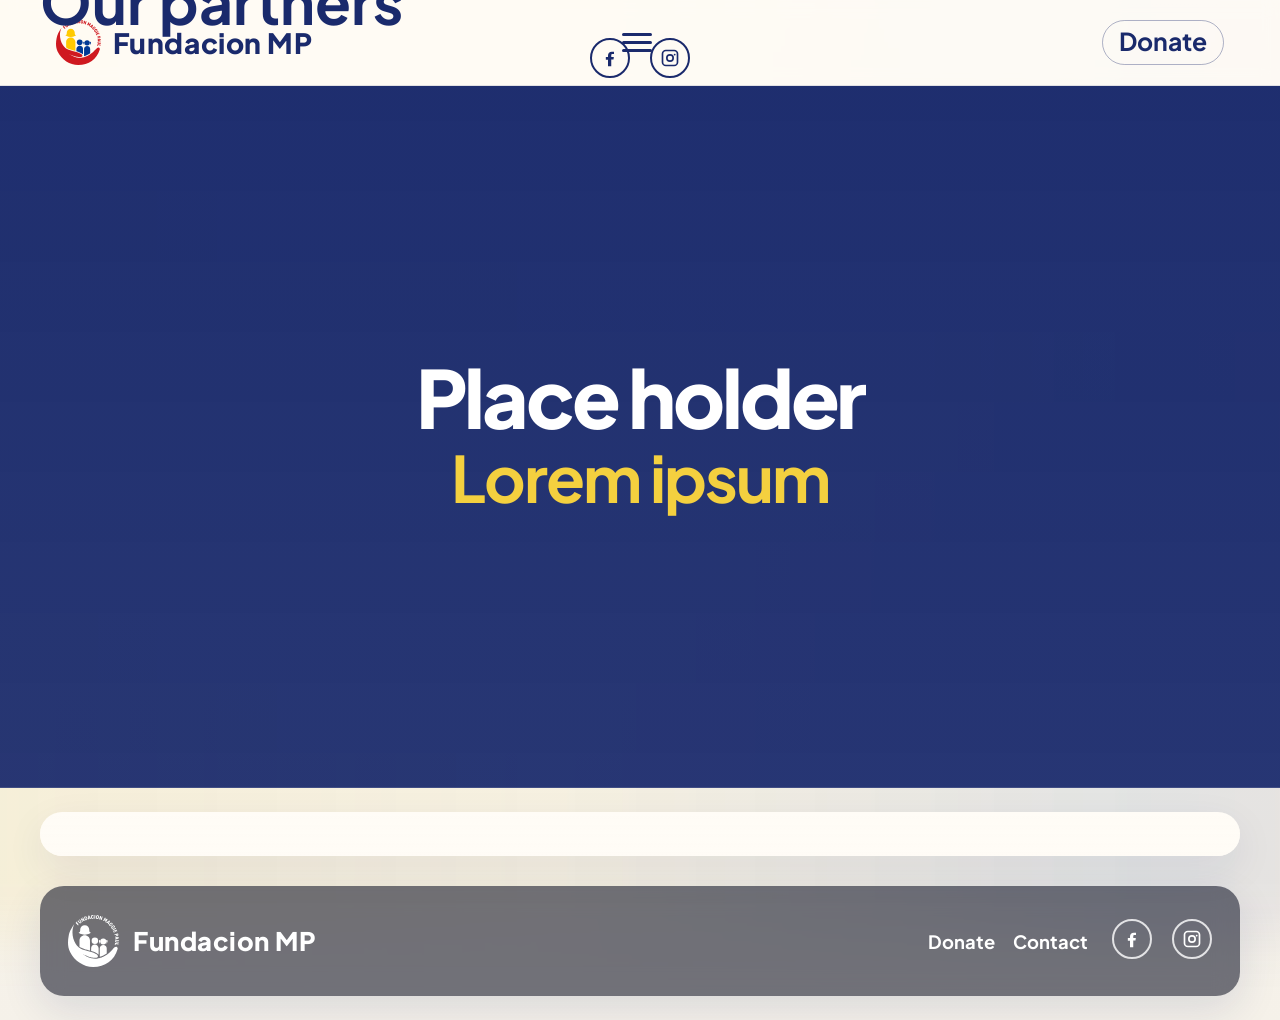
==== index.html @ 68e792e8 "Add files via upload" ====
<!DOCTYPE html>
<html lang="en">
<head>
  <meta charset="UTF-8">
  <meta name="viewport" content="width=device-width, initial-scale=1.0">
  <title>Fundacion MP</title>
  <link rel="stylesheet" href="style.css">
  <link href="https://fonts.googleapis.com/css2?family=Plus+Jakarta+Sans:wght@500;700;800&display=swap" rel="stylesheet">
</head>
<body>

  <div class="blob-container">
    <div class="blob b1"></div>
    <div class="blob b2"></div>
    <div class="blob b3"></div>
    <div class="blob b4"></div>
    <div class="blob b5"></div>
    <div class="dot d1"></div>
    <div class="dot d2"></div>
    <div class="dot d3"></div>
    <div class="dot d4"></div>
  </div>

  <nav class="navbar">
    <div class="logo">
      <img src="media/Asset 6.svg" alt="Fundacion MP logo" class="logo-mark"> Fundacion MP
    </div>

    <div class="burger-wrapper" id="open-menu-btn" role="button" tabindex="0" aria-label="Open menu">
      <div class="burger-content">
        <div class="lines">
          <span></span>
          <span></span>
          <span></span>
        </div>
        <div class="hover-text">Menu</div>
      </div>
    </div>

    <a href="#" class="donate-btn">Donate</a>
  </nav>

  <main class="hero">
    <h1>Place holder</h1>
    <h2>Lorem ipsum</h2>
  </main>

  <section class="instagram-section">
    <!-- Elfsight Instagram Feed | Untitled Instagram Feed -->
    <script src="https://elfsightcdn.com/platform.js" async></script>
    <div class="elfsight-app-b3740540-395f-4325-8811-3b8ed9b2e963 instagram-embed" data-elfsight-app-lazy></div>
  </section>

  <div class="menu-overlay" id="menu-overlay">
    <div class="menu-header">
      <div class="logo"><img src="media/Asset 6.svg" alt="Fundacion MP logo" class="logo-mark"> Fundacion MP</div>
      <a href="#" class="donate-btn">Donate</a>
    </div>

    <div class="menu-links">
      <div class="col">
        <a href="#">About us</a>
        <a href="#">Our work</a>
        <a href="#">Our partners</a>
      </div>
      <div class="col">
        <a href="#">Support us</a>
        <a href="#">Contact us</a>
      </div>
    </div>

    <div class="social-icons">
      <a class="icon icon-facebook" href="#" aria-label="Facebook">
        <svg viewBox="0 0 24 24" aria-hidden="true">
          <path d="M13.5 22v-8.1h2.7l.4-3.1h-3.1V8.9c0-.9.2-1.6 1.6-1.6h1.7V4.5c-.3 0-1.4-.1-2.7-.1-2.7 0-4.5 1.6-4.5 4.7v1.8H7v3.1h2.6V22h3.9z"/>
        </svg>
      </a>
      <a class="icon icon-instagram" href="#" aria-label="Instagram">
        <svg viewBox="0 0 24 24" aria-hidden="true">
          <path d="M7 2h10a5 5 0 0 1 5 5v10a5 5 0 0 1-5 5H7a5 5 0 0 1-5-5V7a5 5 0 0 1 5-5zm0 2a3 3 0 0 0-3 3v10a3 3 0 0 0 3 3h10a3 3 0 0 0 3-3V7a3 3 0 0 0-3-3H7zm5 3.2A4.8 4.8 0 1 1 7.2 12 4.8 4.8 0 0 1 12 7.2zm0 2A2.8 2.8 0 1 0 14.8 12 2.8 2.8 0 0 0 12 9.2zm5.6-2.4a1.1 1.1 0 1 1-1.1 1.1 1.1 1.1 0 0 1 1.1-1.1z"/>
        </svg>
      </a>
    </div>

    <div class="close-wrapper" id="close-menu-btn">
      <div class="close-curve"></div>
      <div class="close-content">
        <div class="close-lines">
          <span></span>
          <span></span>
        </div>
        <div class="close-text">Close</div>
      </div>
    </div>
  </div>

  <footer class="site-footer">
    <div class="footer-brand">
      <img src="media/Asset 6.svg" alt="Fundacion MP logo" class="footer-logo">
      <div class="footer-name">Fundacion MP</div>
    </div>

    <div class="footer-links">
      <a href="#">Donate</a>
      <a href="#">Contact</a>
    </div>

    <div class="social-icons footer-social">
      <a class="icon icon-facebook" href="#" aria-label="Facebook">
        <svg viewBox="0 0 24 24" aria-hidden="true">
          <path d="M13.5 22v-8.1h2.7l.4-3.1h-3.1V8.9c0-.9.2-1.6 1.6-1.6h1.7V4.5c-.3 0-1.4-.1-2.7-.1-2.7 0-4.5 1.6-4.5 4.7v1.8H7v3.1h2.6V22h3.9z"/>
        </svg>
      </a>
      <a class="icon icon-instagram" href="#" aria-label="Instagram">
        <svg viewBox="0 0 24 24" aria-hidden="true">
          <path d="M7 2h10a5 5 0 0 1 5 5v10a5 5 0 0 1-5 5H7a5 5 0 0 1-5-5V7a5 5 0 0 1 5-5zm0 2a3 3 0 0 0-3 3v10a3 3 0 0 0 3 3h10a3 3 0 0 0 3-3V7a3 3 0 0 0-3-3H7zm5 3.2A4.8 4.8 0 1 1 7.2 12 4.8 4.8 0 0 1 12 7.2zm0 2A2.8 2.8 0 1 0 14.8 12 2.8 2.8 0 0 0 12 9.2zm5.6-2.4a1.1 1.1 0 1 1-1.1 1.1 1.1 1.1 0 0 1 1.1-1.1z"/>
        </svg>
      </a>
    </div>
  </footer>

  <script src="script.js"></script>
</body>
</html>
---- style.css ----
* {
  margin: 0;
  padding: 0;
  box-sizing: border-box;
  font-family: 'Plus Jakarta Sans', 'Helvetica Neue', Arial, sans-serif;
}

body {
  background-color: #f8f5ef;
  background-image:
    linear-gradient(180deg, rgba(250, 247, 240, 0.98) 0%, rgba(245, 241, 233, 0.98) 100%);
  color: #1a2a6c;
  font-weight: 700;
  min-height: 100vh;
  overflow-x: hidden;
  position: relative;
}

body::before {
  content: "";
  position: fixed;
  inset: 0;
  pointer-events: none;
  z-index: -2;
  background:
    linear-gradient(90deg,
      rgba(252, 203, 0, 0.08) 0%,
      rgba(252, 203, 0, 0.04) 18%,
      rgba(0, 56, 149, 0.08) 36%,
      rgba(207, 25, 32, 0.08) 54%,
      rgba(252, 203, 0, 0.08) 72%,
      rgba(252, 203, 0, 0.04) 100%);
  background-size: 240% 100%;
  background-position: 0% 50%;
  filter: blur(26px);
  transform: scale(1.08);
  animation: subtleWaves 16s ease-in-out infinite;
  opacity: 1;
}

.blob-container {
  display: none;
  position: absolute;
  top: 0;
  left: 0;
  width: 100%;
  height: 100%;
  z-index: -1;
  overflow: hidden;
}

.blob {
  position: absolute;
  background-color: rgba(255, 255, 255, 0.72);
  border-radius: 50%;
  bottom: -50px;
}

.b1 { width: 150px; height: 180px; left: -50px; border-radius: 40% 60% 70% 30% / 40% 50% 60% 50%; }
.b2 { width: 120px; height: 140px; left: 15%; bottom: -30px; }
.b3 { width: 250px; height: 280px; left: 40%; bottom: -100px; border-radius: 50% 50% 0 0; }
.b4 { width: 180px; height: 150px; right: 15%; bottom: -40px; }
.b5 { width: 140px; height: 160px; right: -40px; border-radius: 60% 40% 30% 70% / 60% 30% 70% 40%; }

.dot {
  position: absolute;
  background-color: rgba(255, 255, 255, 0.6);
  border-radius: 50%;
}

.d1 { width: 20px; height: 20px; left: 10%; top: 30%; }
.d2 { width: 15px; height: 15px; left: 30%; top: 40%; }
.d3 { width: 25px; height: 25px; right: 25%; top: 35%; }
.d4 { width: 15px; height: 15px; right: 40%; top: 60%; }

.navbar {
  display: grid;
  grid-template-columns: minmax(0, 1fr) auto minmax(0, 1fr);
  align-items: center;
  padding: 18px clamp(20px, 5vw, 56px);
  position: relative;
  z-index: 10;
  min-height: 86px;
  background-color: rgba(255, 252, 246, 0.88);
  color: #1a2a6c;
  backdrop-filter: blur(8px);
  border-bottom: 1px solid rgba(26, 42, 108, 0.12);
}

.logo {
  font-size: clamp(1.2rem, 2.3vw, 1.75rem);
  display: flex;
  align-items: center;
  gap: 12px;
  line-height: 1;
  white-space: nowrap;
  font-weight: 800;
  letter-spacing: 0.02em;
  cursor: pointer;
}

.logo-mark {
  width: clamp(34px, 3.5vw, 50px);
  height: auto;
  display: block;
  flex: 0 0 auto;
}

.donate-btn {
  justify-self: end;
  color: #1a2a6c;
  text-decoration: none;
  font-size: clamp(1.15rem, 2.1vw, 1.55rem);
  font-weight: 700;
  line-height: 1;
  padding: 8px 16px 10px;
  border: 1px solid rgba(26, 42, 108, 0.35);
  border-radius: 999px;
  transition: background-color 0.25s ease, color 0.25s ease, border-color 0.25s ease;
  white-space: nowrap;
}

.donate-btn:hover {
  background-color: #1a2a6c;
  border-color: #1a2a6c;
  color: white;
}

.burger-wrapper {
  position: relative;
  width: 56px;
  height: 40px;
  justify-self: center;
  cursor: pointer;
  display: flex;
  justify-content: center;
  align-items: center;
  color: #1a2a6c;
}

.close-wrapper {
  position: absolute;
  width: 152px;
  height: 78px;
  cursor: pointer;
  display: flex;
  justify-content: center;
  align-items: flex-start;
  color: #1a2a6c;
}

.nav-curve,
.close-curve {
  position: absolute;
  top: -18px;
  width: 100%;
  height: 78px;
  border: 1px solid rgba(26, 42, 108, 0.25);
  border-top: none;
  border-radius: 0 0 50% 50%;
  pointer-events: none;
  transition: border-color 0.25s ease, background-color 0.25s ease;
}

.burger-content,
.close-content {
  position: relative;
  z-index: 2;
  text-align: center;
  min-width: 36px;
}

.burger-content {
  margin-top: 0;
}

.close-content {
  margin-top: 30px;
}

.lines,
.close-lines {
  display: flex;
  flex-direction: column;
  gap: 5px;
  transition: opacity 0.3s ease;
}

.lines span,
.close-lines span {
  display: block;
  width: 30px;
  height: 3px;
  background-color: #1a2a6c;
  border-radius: 2px;
  transform-origin: center;
}

.close-lines span:first-child {
  transform: translateY(4px) rotate(45deg);
}

.close-lines span:last-child {
  transform: translateY(-4px) rotate(-45deg);
}

.hover-text,
.close-text {
  position: absolute;
  top: -5px;
  left: 50%;
  transform: translateX(-50%);
  font-size: 1.5rem;
  font-weight: 700;
  opacity: 0;
  transition: opacity 0.3s ease;
  line-height: 1;
  white-space: nowrap;
}

.hover-text {
  color: #1a2a6c;
}

.burger-wrapper:hover .nav-curve {
  border-color: rgba(26, 42, 108, 0.55);
  background-color: rgba(26, 42, 108, 0.05);
}

.close-curve {
  background-color: #ffffff;
  border: none;
  box-shadow: none;
}

.close-content {
  margin-top: 30px;
}

.burger-wrapper:hover .lines,
.close-wrapper:hover .close-lines {
  opacity: 0;
}

.burger-wrapper:hover .hover-text,
.close-wrapper:hover .close-text {
  opacity: 1;
}

.close-wrapper:hover .close-curve {
  background-color: #ffffff;
  box-shadow: none;
}

.hero {
  display: flex;
  flex-direction: column;
  align-items: center;
  justify-content: center;
  min-height: 78vh;
  text-align: center;
  color: white;
  background:
    linear-gradient(180deg, rgba(26, 42, 108, 0.98) 0%, rgba(26, 42, 108, 0.94) 100%);
  box-shadow: inset 0 -1px 0 rgba(255, 255, 255, 0.12);
}

.hero h1 {
  font-size: 5rem;
  font-weight: 800;
  letter-spacing: -0.04em;
  line-height: 1;
}

.hero h2 {
  font-size: 4rem;
  color: #f4d03f;
  font-weight: 700;
  letter-spacing: -0.03em;
}

/* Instagram Section */
.instagram-section {
  width: min(100% - clamp(20px, 6vw, 80px), 1200px);
  margin: clamp(16px, 2vw, 24px) auto clamp(20px, 3vw, 30px);
  position: relative;
  z-index: 2;
  background: rgba(255, 252, 246, 0.98);
  padding: clamp(16px, 2vw, 22px);
  border-radius: 24px;
  box-shadow: 0 14px 40px rgba(26, 42, 108, 0.08);
  overflow: hidden;
}

.instagram-embed {
  width: 100%;
}

.instagram-header {
  margin-bottom: 16px;
}

.instagram-header a {
  color: white;
  font-size: clamp(1.1rem, 2vw, 1.5rem);
  font-weight: 800;
  text-decoration: none;
}

.instagram-header a:hover {
  text-decoration: underline;
}

.instagram-section::after {
  content: "";
  position: absolute;
  left: 0;
  right: 0;
  bottom: 0;
  height: 44px;
  background: linear-gradient(to bottom, rgba(255, 252, 246, 0), rgba(255, 252, 246, 1));
  pointer-events: none;
  z-index: 3;
}

.site-footer {
  width: min(100% - clamp(20px, 5vw, 56px), 1200px);
  margin: clamp(12px, 2vw, 18px) auto clamp(16px, 2vw, 24px);
  padding: clamp(20px, 3vw, 28px);
  background: rgba(10, 13, 32, 0.56);
  backdrop-filter: blur(12px);
  border-radius: 24px;
  box-shadow: 0 14px 40px rgba(26, 42, 108, 0.12);
  color: #ffffff;
  display: grid;
  grid-template-columns: 1.2fr auto auto;
  align-items: center;
  gap: 24px;
}

.footer-brand {
  display: flex;
  align-items: center;
  gap: 14px;
  min-width: 0;
  align-self: center;
}

.footer-logo {
  width: clamp(38px, 4vw, 56px);
  height: auto;
  display: block;
  filter: brightness(0) invert(1);
  flex: 0 0 auto;
}

.footer-name {
  font-size: clamp(1.2rem, 2vw, 1.6rem);
  font-weight: 800;
  letter-spacing: 0.02em;
  color: #ffffff;
  white-space: nowrap;
}

.footer-links {
  display: flex;
  align-items: center;
  gap: 18px;
  align-self: center;
}

.footer-links a {
  color: #ffffff;
  text-decoration: none;
  font-size: clamp(1rem, 1.6vw, 1.15rem);
  font-weight: 700;
}

.footer-links a:hover {
  text-decoration: underline;
}

.site-footer .icon {
  border-color: rgba(255, 255, 255, 0.8);
  color: #ffffff;
  position: relative;
  top: 5px;
}

.site-footer .icon svg {
  fill: currentColor;
}

.ig-grid {
  display: grid;
  grid-template-columns: repeat(auto-fit, minmax(180px, 1fr));
  gap: 10px;
  overflow: hidden;
}

.ig-post {
  position: relative;
  display: block;
  aspect-ratio: 1 / 1;
  overflow: hidden;
  border-radius: 14px;
  background: rgba(255, 255, 255, 0.15);
  text-decoration: none;
}

.ig-post img {
  width: 100%;
  height: 100%;
  object-fit: cover;
  display: block;
  transition: transform 0.3s ease;
}

.ig-overlay {
  position: absolute;
  inset: 0;
  background: rgba(0, 0, 0, 0.68);
  color: white;
  opacity: 0;
  display: flex;
  align-items: center;
  justify-content: center;
  padding: 18px;
  text-align: center;
  transition: opacity 0.25s ease;
}

.ig-overlay p {
  margin: 0;
  font-size: 0.9rem;
  line-height: 1.35;
  font-weight: 700;
}

.ig-post:hover img {
  transform: scale(1.05);
}

.ig-post:hover .ig-overlay {
  opacity: 1;
}

.menu-overlay {
  position: fixed;
  top: 0;
  left: 0;
  width: 100%;
  height: 34vh;
  min-height: 320px;
  background-color: rgba(255, 252, 246, 0.98);
  color: #1a2a6c;
  z-index: 100;
  display: flex;
  flex-direction: column;
  padding: 18px 40px 24px;
  transform: translateY(-100%);
  transition: transform 0.6s cubic-bezier(0.77, 0, 0.175, 1);
  border-bottom-left-radius: 20px;
  border-bottom-right-radius: 20px;
}

@keyframes subtleWaves {
  0% {
    background-position: 0% 0%;
  }
  50% {
    background-position: 100% 50%;
  }
  100% {
    background-position: 0% 0%;
  }
}

.menu-overlay.active {
  transform: translateY(0);
}

.menu-overlay:not(.active) .close-wrapper {
  opacity: 0;
  pointer-events: none;
}

.menu-overlay .donate-btn {
  color: #1a2a6c;
  border-color: rgba(26, 42, 108, 0.35);
}

.menu-overlay .donate-btn:hover {
  background-color: #1a2a6c;
  border-color: #1a2a6c;
  color: #ffffff;
}

.menu-header {
  display: flex;
  justify-content: space-between;
  align-items: center;
  width: 100%;
}

.menu-links {
  display: flex;
  justify-content: flex-start;
  gap: 72px;
  margin-top: 42px;
  flex-grow: 1;
}

.col {
  display: flex;
  flex-direction: column;
  gap: 15px;
}

.col a {
  color: #1a2a6c;
  text-decoration: none;
  font-size: clamp(3rem, 4.6vw, 3.7rem);
  font-weight: 700;
  transition: transform 0.2s ease;
}

.col a:hover {
  transform: translateX(10px);
}

.social-icons {
  display: flex;
  justify-content: center;
  gap: 20px;
  margin-bottom: 14px;
}

.icon {
  width: 40px;
  height: 40px;
  border: 2px solid #1a2a6c;
  border-radius: 50%;
  display: flex;
  align-items: center;
  justify-content: center;
  color: #1a2a6c;
  text-decoration: none;
  cursor: pointer;
}

.icon svg {
  width: 20px;
  height: 20px;
  fill: currentColor;
  display: block;
}

.close-wrapper {
  position: absolute;
  bottom: -76px;
  left: 50%;
  transform: translateX(-50%);
  z-index: 101;
}

.close-text {
  text-transform: capitalize;
}

.menu-overlay .close-wrapper:hover .close-curve {
  background-color: #ffffff;
  box-shadow: none;
}

.menu-overlay .burger-wrapper:hover .nav-curve {
  border-color: rgba(26, 42, 108, 0.55);
  background-color: rgba(26, 42, 108, 0.05);
}

@media (max-width: 640px) {
  .navbar,
  .menu-overlay {
    padding-left: 18px;
    padding-right: 18px;
  }

  .burger-wrapper,
  .close-wrapper {
    width: 112px;
    flex-basis: 112px;
    height: 68px;
  }

  .logo {
    font-size: 1.15rem;
    gap: 8px;
  }

  .logo-mark {
    width: 32px;
  }

  .donate-btn {
    font-size: 1.1rem;
    padding: 7px 12px 9px;
  }

  .menu-overlay {
    height: 45vh;
    min-height: 360px;
    padding-top: 16px;
    padding-bottom: 20px;
  }

  .burger-wrapper {
    width: 48px;
    height: 34px;
  }

  .nav-curve,
  .close-curve {
    height: 68px;
    top: -20px;
  }

  .burger-content,
  .close-content {
    margin-top: 24px;
  }

  .burger-content {
    margin-top: 0;
  }

  .menu-links {
    margin-top: 28px;
    gap: 36px;
  }

  .col a {
    font-size: 2rem;
  }

  .social-icons {
    margin-bottom: 10px;
  }

  .hero h1 {
    font-size: 3rem;
  }

  .hero h2 {
    font-size: 2.25rem;
  }

  .instagram-section {
    width: calc(100% - 16px);
    margin: 14px auto 20px;
    padding: 14px;
    border-radius: 18px;
  }

  .instagram-section::after {
    height: 30px;
  }

  .site-footer {
    width: calc(100% - 16px);
    margin: 10px auto 16px;
    grid-template-columns: 1fr;
    justify-items: start;
    gap: 16px;
    border-radius: 18px;
  }

  .footer-brand,
  .footer-links,
  .footer-social {
    width: 100%;
  }

  .footer-social {
    justify-content: flex-start;
  }

  .footer-links {
    gap: 14px;
    flex-wrap: wrap;
  }

  .footer-name {
    white-space: normal;
  }

  .ig-grid {
    grid-template-columns: repeat(3, 1fr);
    gap: 10px;
  }

  .ig-post {
    border-radius: 8px;
  }

  .ig-overlay p {
    font-size: 0.7rem;
  }
}
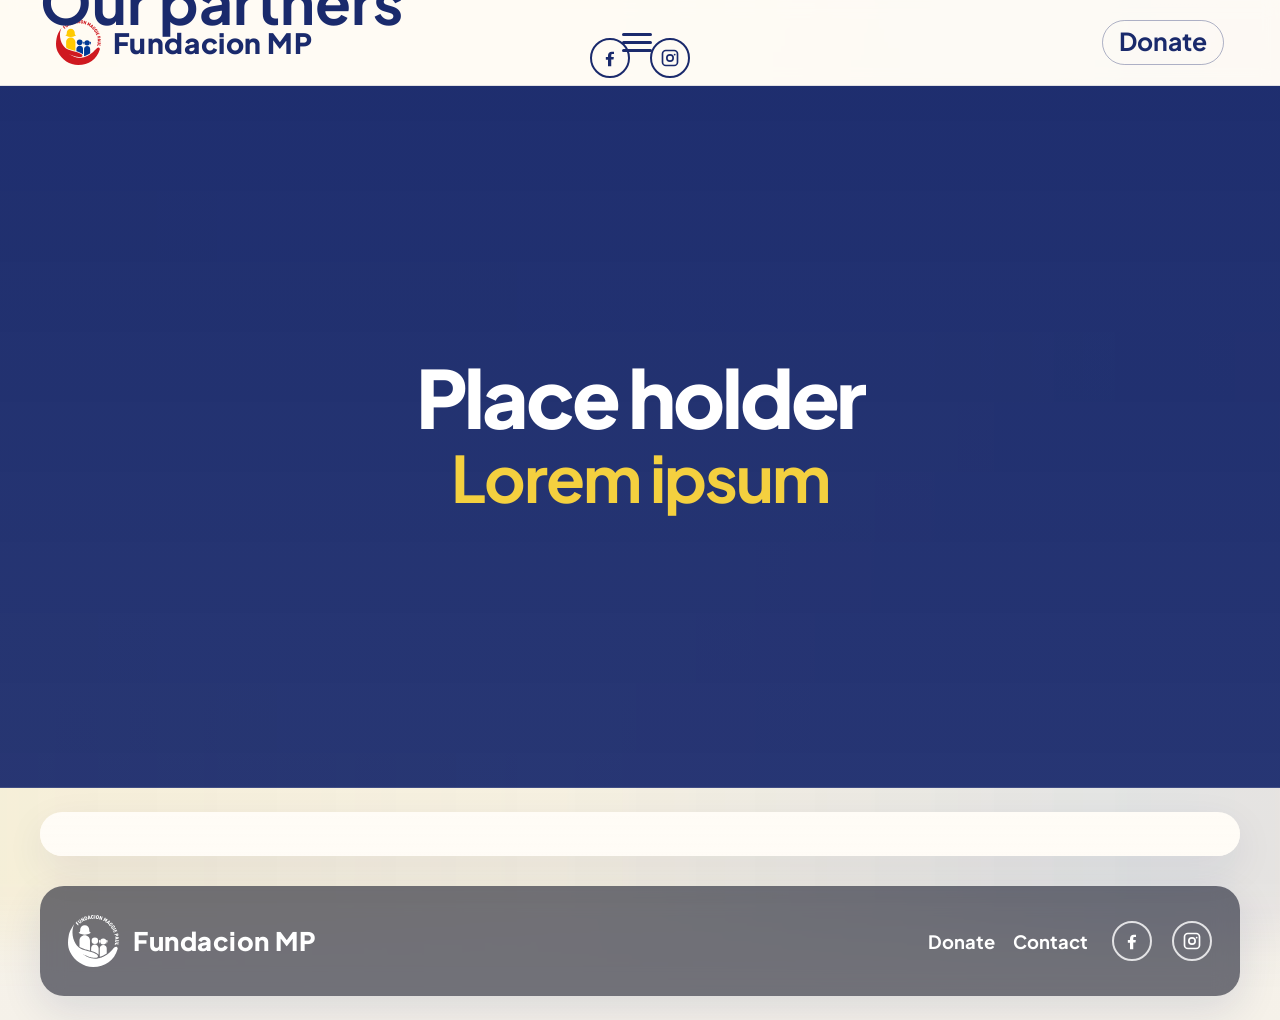
==== commit 51b0dfe8: "Add files via upload" ====
--- a/index.html
+++ b/index.html
@@ -23,7 +23,7 @@
 
   <nav class="navbar">
     <div class="logo">
-      <img src="media/Asset 6.svg" alt="Fundacion MP logo" class="logo-mark"> Fundacion MP
+      <img src="media/Asset%206.svg" alt="Fundacion MP logo" class="logo-mark"> Fundacion MP
     </div>
 
     <div class="burger-wrapper" id="open-menu-btn" role="button" tabindex="0" aria-label="Open menu">
@@ -53,7 +53,7 @@
 
   <div class="menu-overlay" id="menu-overlay">
     <div class="menu-header">
-      <div class="logo"><img src="media/Asset 6.svg" alt="Fundacion MP logo" class="logo-mark"> Fundacion MP</div>
+      <div class="logo"><img src="media/Asset%206.svg" alt="Fundacion MP logo" class="logo-mark"> Fundacion MP</div>
       <a href="#" class="donate-btn">Donate</a>
     </div>
 
@@ -96,7 +96,7 @@
 
   <footer class="site-footer">
     <div class="footer-brand">
-      <img src="media/Asset 6.svg" alt="Fundacion MP logo" class="footer-logo">
+      <img src="media/Asset%206.svg" alt="Fundacion MP logo" class="footer-logo">
       <div class="footer-name">Fundacion MP</div>
     </div>
 
--- a/style.css
+++ b/style.css
@@ -296,6 +296,10 @@
   width: 100%;
 }
 
+.instagram-embed a[href*="elfsight.com/instagram-feed-instashow/"] {
+  display: none !important;
+}
+
 .instagram-header {
   margin-bottom: 16px;
 }
@@ -384,7 +388,7 @@
   border-color: rgba(255, 255, 255, 0.8);
   color: #ffffff;
   position: relative;
-  top: 5px;
+  top: 7px;
 }
 
 .site-footer .icon svg {
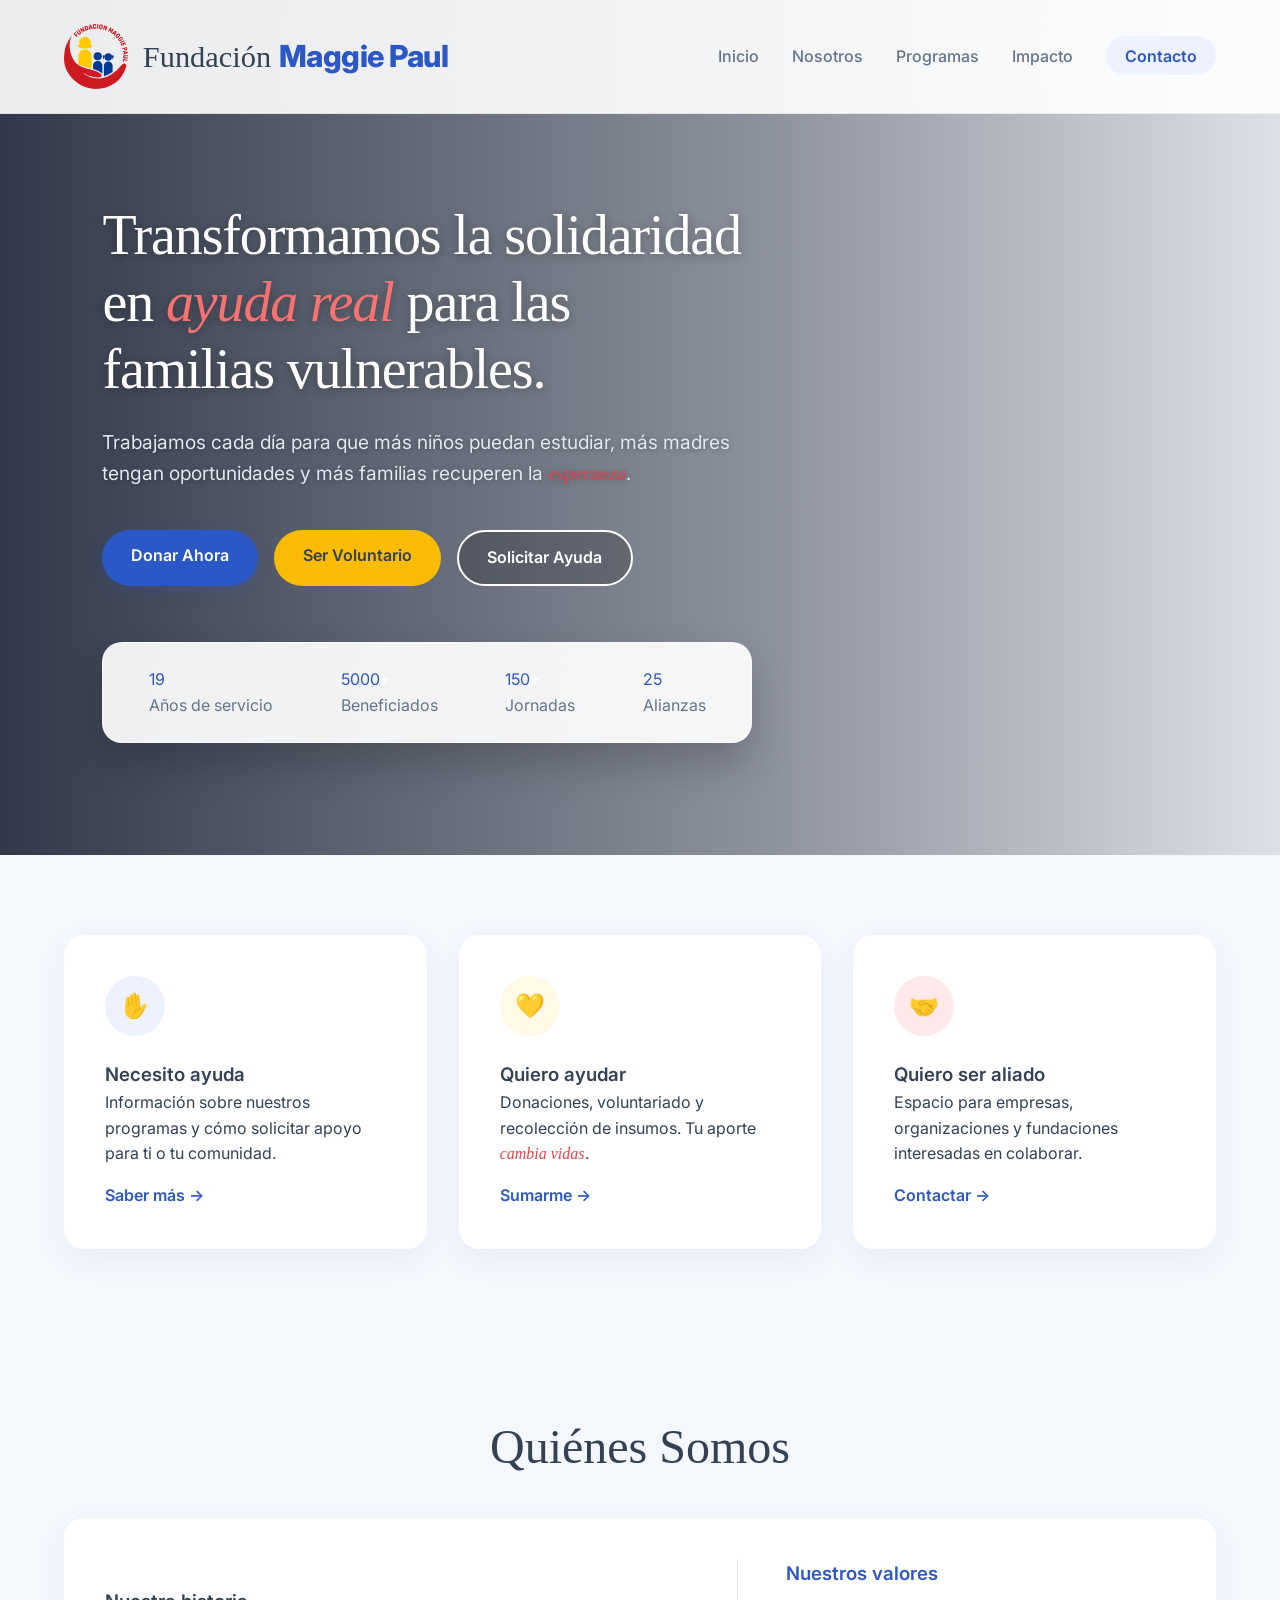
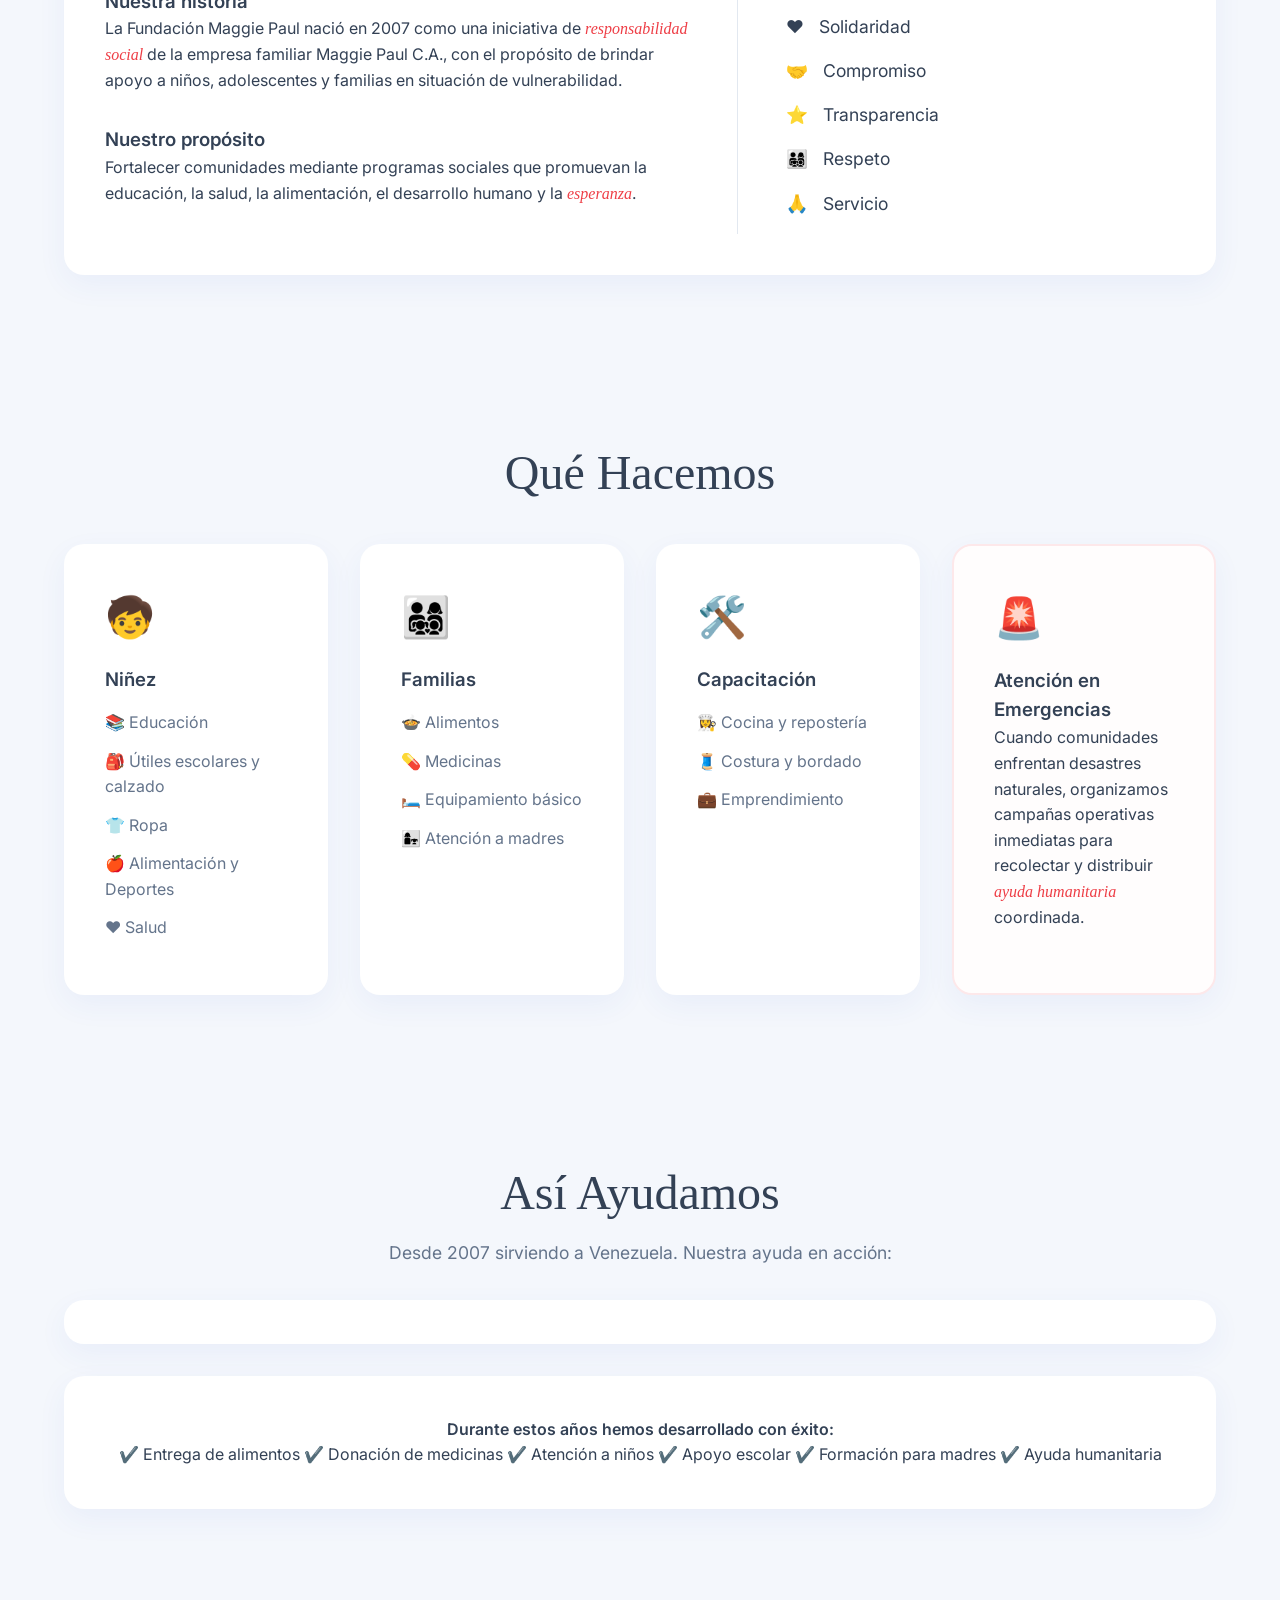
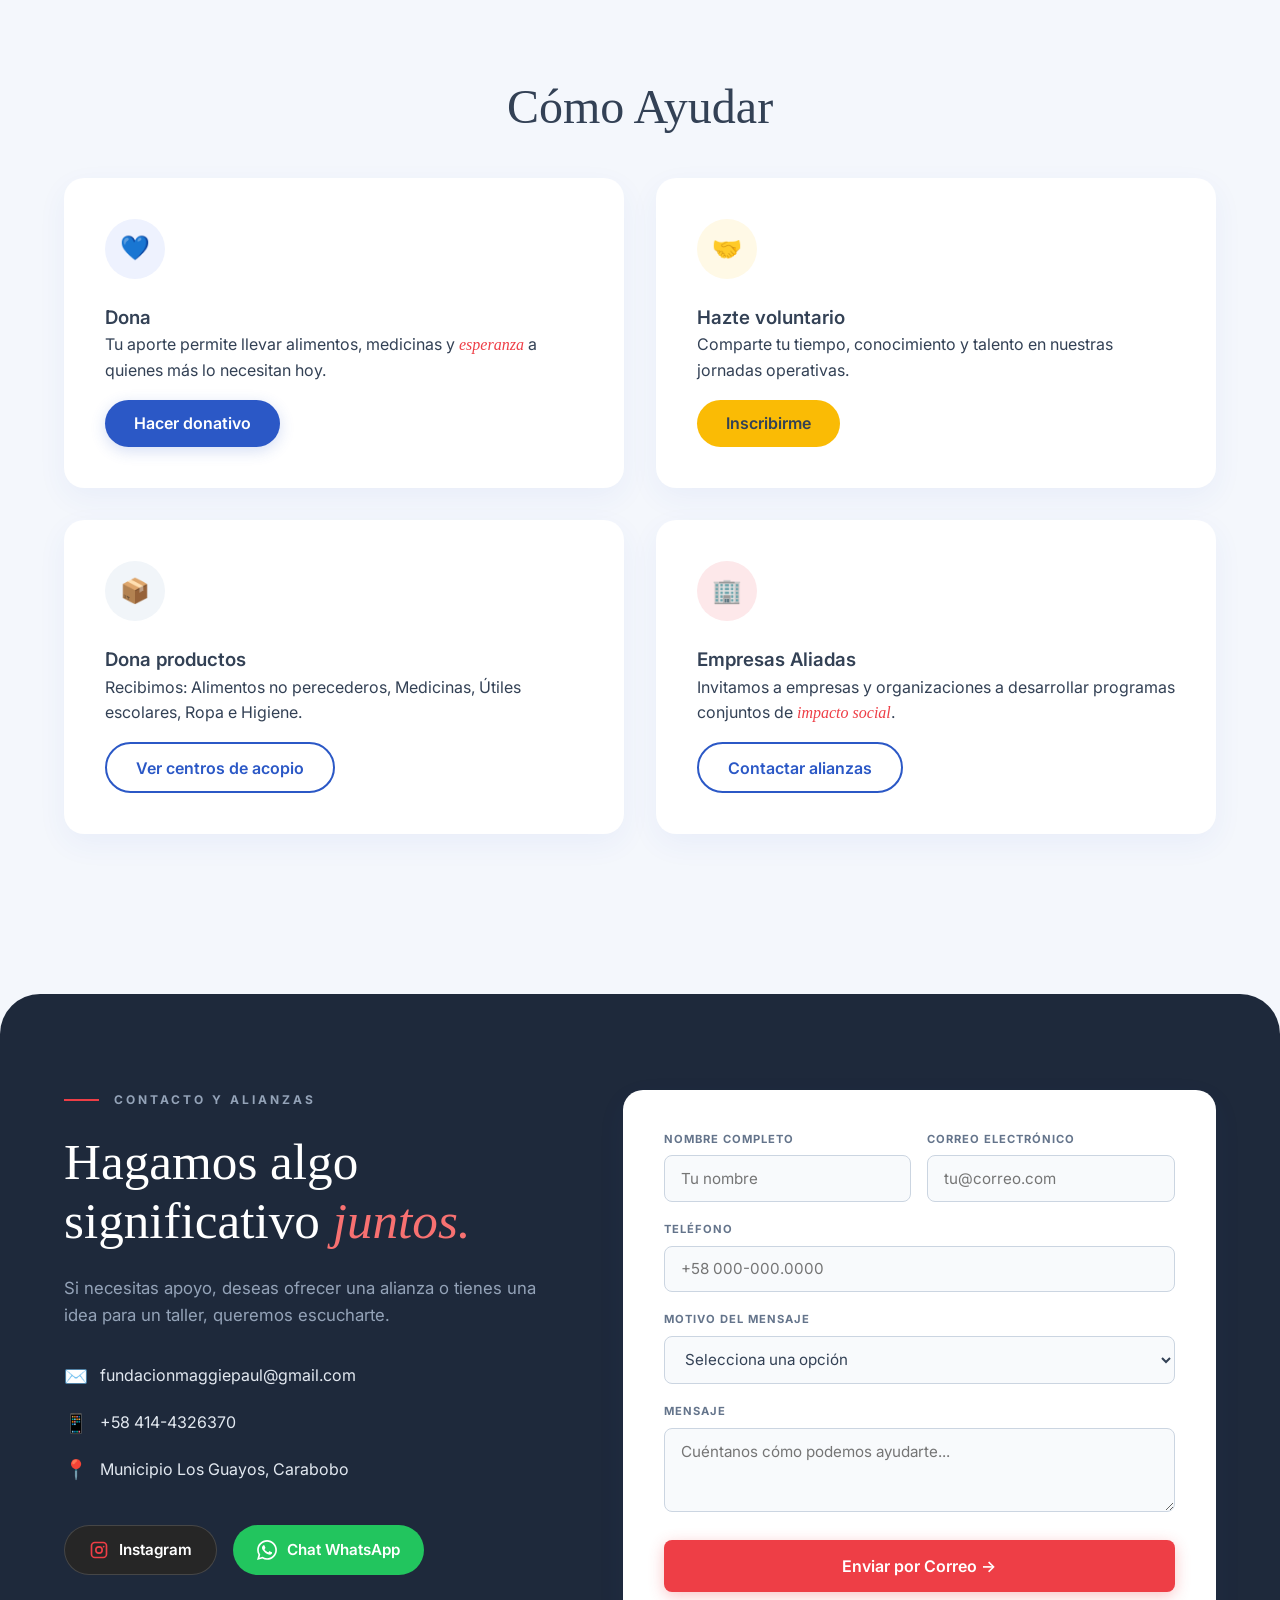
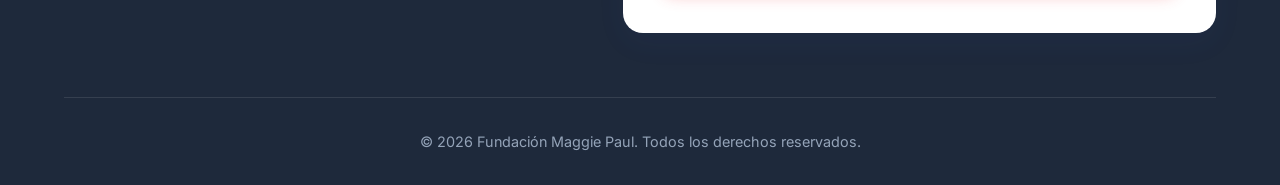
==== commit 60af3cbd: "Add files via upload" ====
--- a/index.html
+++ b/index.html
@@ -1,124 +1,293 @@
-<!DOCTYPE html>
-<html lang="en">
-<head>
-  <meta charset="UTF-8">
-  <meta name="viewport" content="width=device-width, initial-scale=1.0">
-  <title>Fundacion MP</title>
-  <link rel="stylesheet" href="style.css">
-  <link href="https://fonts.googleapis.com/css2?family=Plus+Jakarta+Sans:wght@500;700;800&display=swap" rel="stylesheet">
-</head>
-<body>
-
-  <div class="blob-container">
-    <div class="blob b1"></div>
-    <div class="blob b2"></div>
-    <div class="blob b3"></div>
-    <div class="blob b4"></div>
-    <div class="blob b5"></div>
-    <div class="dot d1"></div>
-    <div class="dot d2"></div>
-    <div class="dot d3"></div>
-    <div class="dot d4"></div>
-  </div>
-
-  <nav class="navbar">
-    <div class="logo">
-      <img src="media/Asset%206.svg" alt="Fundacion MP logo" class="logo-mark"> Fundacion MP
-    </div>
-
-    <div class="burger-wrapper" id="open-menu-btn" role="button" tabindex="0" aria-label="Open menu">
-      <div class="burger-content">
-        <div class="lines">
-          <span></span>
-          <span></span>
-          <span></span>
-        </div>
-        <div class="hover-text">Menu</div>
-      </div>
-    </div>
-
-    <a href="#" class="donate-btn">Donate</a>
-  </nav>
-
-  <main class="hero">
-    <h1>Place holder</h1>
-    <h2>Lorem ipsum</h2>
-  </main>
-
-  <section class="instagram-section">
-    <!-- Elfsight Instagram Feed | Untitled Instagram Feed -->
-    <script src="https://elfsightcdn.com/platform.js" async></script>
-    <div class="elfsight-app-b3740540-395f-4325-8811-3b8ed9b2e963 instagram-embed" data-elfsight-app-lazy></div>
-  </section>
-
-  <div class="menu-overlay" id="menu-overlay">
-    <div class="menu-header">
-      <div class="logo"><img src="media/Asset%206.svg" alt="Fundacion MP logo" class="logo-mark"> Fundacion MP</div>
-      <a href="#" class="donate-btn">Donate</a>
-    </div>
-
-    <div class="menu-links">
-      <div class="col">
-        <a href="#">About us</a>
-        <a href="#">Our work</a>
-        <a href="#">Our partners</a>
-      </div>
-      <div class="col">
-        <a href="#">Support us</a>
-        <a href="#">Contact us</a>
-      </div>
-    </div>
-
-    <div class="social-icons">
-      <a class="icon icon-facebook" href="#" aria-label="Facebook">
-        <svg viewBox="0 0 24 24" aria-hidden="true">
-          <path d="M13.5 22v-8.1h2.7l.4-3.1h-3.1V8.9c0-.9.2-1.6 1.6-1.6h1.7V4.5c-.3 0-1.4-.1-2.7-.1-2.7 0-4.5 1.6-4.5 4.7v1.8H7v3.1h2.6V22h3.9z"/>
-        </svg>
-      </a>
-      <a class="icon icon-instagram" href="#" aria-label="Instagram">
-        <svg viewBox="0 0 24 24" aria-hidden="true">
-          <path d="M7 2h10a5 5 0 0 1 5 5v10a5 5 0 0 1-5 5H7a5 5 0 0 1-5-5V7a5 5 0 0 1 5-5zm0 2a3 3 0 0 0-3 3v10a3 3 0 0 0 3 3h10a3 3 0 0 0 3-3V7a3 3 0 0 0-3-3H7zm5 3.2A4.8 4.8 0 1 1 7.2 12 4.8 4.8 0 0 1 12 7.2zm0 2A2.8 2.8 0 1 0 14.8 12 2.8 2.8 0 0 0 12 9.2zm5.6-2.4a1.1 1.1 0 1 1-1.1 1.1 1.1 1.1 0 0 1 1.1-1.1z"/>
-        </svg>
-      </a>
-    </div>
-
-    <div class="close-wrapper" id="close-menu-btn">
-      <div class="close-curve"></div>
-      <div class="close-content">
-        <div class="close-lines">
-          <span></span>
-          <span></span>
-        </div>
-        <div class="close-text">Close</div>
-      </div>
-    </div>
-  </div>
-
-  <footer class="site-footer">
-    <div class="footer-brand">
-      <img src="media/Asset%206.svg" alt="Fundacion MP logo" class="footer-logo">
-      <div class="footer-name">Fundacion MP</div>
-    </div>
-
-    <div class="footer-links">
-      <a href="#">Donate</a>
-      <a href="#">Contact</a>
-    </div>
-
-    <div class="social-icons footer-social">
-      <a class="icon icon-facebook" href="#" aria-label="Facebook">
-        <svg viewBox="0 0 24 24" aria-hidden="true">
-          <path d="M13.5 22v-8.1h2.7l.4-3.1h-3.1V8.9c0-.9.2-1.6 1.6-1.6h1.7V4.5c-.3 0-1.4-.1-2.7-.1-2.7 0-4.5 1.6-4.5 4.7v1.8H7v3.1h2.6V22h3.9z"/>
-        </svg>
-      </a>
-      <a class="icon icon-instagram" href="#" aria-label="Instagram">
-        <svg viewBox="0 0 24 24" aria-hidden="true">
-          <path d="M7 2h10a5 5 0 0 1 5 5v10a5 5 0 0 1-5 5H7a5 5 0 0 1-5-5V7a5 5 0 0 1 5-5zm0 2a3 3 0 0 0-3 3v10a3 3 0 0 0 3 3h10a3 3 0 0 0 3-3V7a3 3 0 0 0-3-3H7zm5 3.2A4.8 4.8 0 1 1 7.2 12 4.8 4.8 0 0 1 12 7.2zm0 2A2.8 2.8 0 1 0 14.8 12 2.8 2.8 0 0 0 12 9.2zm5.6-2.4a1.1 1.1 0 1 1-1.1 1.1 1.1 1.1 0 0 1 1.1-1.1z"/>
-        </svg>
-      </a>
-    </div>
-  </footer>
-
-  <script src="script.js"></script>
-</body>
-</html>
+<!DOCTYPE html>
+<html lang="es">
+<head>
+    <meta charset="UTF-8">
+    <meta name="viewport" content="width=device-width, initial-scale=1.0">
+    <title>Fundación Maggie Paul | Solidaridad y Ayuda Real</title>
+    <link rel="stylesheet" href="styles.css">
+    <link href="https://fonts.googleapis.com/css2?family=Inter:wght@300;400;500;600;700&display=swap" rel="stylesheet">
+</head>
+<body>
+
+    <!-- Navegación con altura expandida inicial -->
+    <header id="navbar">
+        <div class="container nav-container">
+            <div class="logo">
+                <img src="media/Asset%206.svg" alt="Logo Fundación Maggie Paul" class="logo-img">
+                <div>Fundación <span>Maggie Paul</span></div>
+            </div>
+            <button class="mobile-menu-btn" id="mobile-menu-btn">☰</button>
+            <nav id="nav-links">
+                <a href="#inicio">Inicio</a>
+                <a href="#nosotros">Nosotros</a>
+                <a href="#que-hacemos">Programas</a>
+                <a href="#impacto">Impacto</a>
+                <a href="#contacto" class="btn-nav">Contacto</a>
+            </nav>
+        </div>
+    </header>
+
+    <!-- HOME / Hero Section con la imagen ubicada en la ruta local especificada -->
+    <section id="inicio" class="hero hero-with-bg">
+        <div class="container hero-content-left fade-in">
+            <h1>Transformamos la solidaridad en <span class="accent-italic">ayuda real</span> para las familias vulnerables.</h1>
+            <p class="hero-subtitle">Trabajamos cada día para que más niños puedan estudiar, más madres tengan oportunidades y más familias recuperen la <span class="accent-italic">esperanza</span>.</p>
+            <div class="hero-buttons">
+                <a href="#ayudar" class="btn btn-primary">Donar Ahora</a>
+                <a href="#ayudar" class="btn btn-secondary">Ser Voluntario</a>
+                <a href="#contacto" class="btn btn-outline-light">Solicitar Ayuda</a>
+            </div>
+            
+            <div class="card hero-stats fade-in">
+                <div class="stat-item"><span class="counter" data-target="19">0</span><p>Años de servicio</p></div>
+                <div class="stat-item"><span class="counter" data-target="5000">0</span>+<p>Beneficiados</p></div>
+                <div class="stat-item"><span class="counter" data-target="150">0</span>+<p>Jornadas</p></div>
+                <div class="stat-item"><span class="counter" data-target="25">0</span><p>Alianzas</p></div>
+            </div>
+        </div>
+    </section>
+
+    <!-- PÚBLICOS OBJETIVOS -->
+    <section id="publicos" class="section">
+        <div class="container grid-3">
+            <div class="card public-card fade-in">
+                <div class="icon-wrapper blue">✋</div>
+                <h3 class="sans-heading">Necesito ayuda</h3>
+                <p>Información sobre nuestros programas y cómo solicitar apoyo para ti o tu comunidad.</p>
+                <a href="#contacto" class="btn-text">Saber más →</a>
+            </div>
+            <div class="card public-card featured fade-in">
+                <div class="icon-wrapper yellow">💛</div>
+                <h3 class="sans-heading">Quiero ayudar</h3>
+                <p>Donaciones, voluntariado y recolección de insumos. Tu aporte <span class="accent-italic">cambia vidas</span>.</p>
+                <a href="#ayudar" class="btn-text">Sumarme →</a>
+            </div>
+            <div class="card public-card fade-in">
+                <div class="icon-wrapper red">🤝</div>
+                <h3 class="sans-heading">Quiero ser aliado</h3>
+                <p>Espacio para empresas, organizaciones y fundaciones interesadas en colaborar.</p>
+                <a href="#contacto" class="btn-text">Contactar →</a>
+            </div>
+        </div>
+    </section>
+
+    <!-- QUIÉNES SOMOS -->
+    <section id="nosotros" class="section">
+        <div class="container">
+            <h2 class="section-title fade-in">Quiénes Somos</h2>
+            
+            <div class="card single-card-layout fade-in mt-4">
+                <div class="nosotros-text">
+                    <h3 class="sans-heading">Nuestra historia</h3>
+                    <p>La Fundación Maggie Paul nació en 2007 como una iniciativa de <span class="accent-italic">responsabilidad social</span> de la empresa familiar Maggie Paul C.A., con el propósito de brindar apoyo a niños, adolescentes y familias en situación de vulnerabilidad.</p>
+                    
+                    <h3 class="sans-heading mt-4">Nuestro propósito</h3>
+                    <p>Fortalecer comunidades mediante programas sociales que promuevan la educación, la salud, la alimentación, el desarrollo humano y la <span class="accent-italic">esperanza</span>.</p>
+                </div>
+                
+                <div class="divider"></div>
+                
+                <div class="valores">
+                    <h3 class="sans-heading blue-text">Nuestros valores</h3>
+                    <ul class="valores-lista-clean">
+                        <li><span class="val-icon">❤️</span> Solidaridad</li>
+                        <li><span class="val-icon">🤝</span> Compromiso</li>
+                        <li><span class="val-icon">⭐</span> Transparencia</li>
+                        <li><span class="val-icon">👨‍👩‍👧‍👦</span> Respeto</li>
+                        <li><span class="val-icon">🙏</span> Servicio</li>
+                    </ul>
+                </div>
+            </div>
+        </div>
+    </section>
+
+    <!-- QUÉ HACEMOS -->
+    <section id="que-hacemos" class="section">
+        <div class="container">
+            <h2 class="section-title fade-in">Qué Hacemos</h2>
+            <div class="cards-grid mt-4">
+                <div class="card fade-in">
+                    <div class="card-icon blue-text">🧒</div>
+                    <h3 class="sans-heading">Niñez</h3>
+                    <ul>
+                        <li>📚 Educación</li>
+                        <li>🎒 Útiles escolares y calzado</li>
+                        <li>👕 Ropa</li>
+                        <li>🍎 Alimentación y Deportes</li>
+                        <li>❤️ Salud</li>
+                    </ul>
+                </div>
+                <div class="card fade-in">
+                    <div class="card-icon yellow-text">👨‍👩‍👧‍👦</div>
+                    <h3 class="sans-heading">Familias</h3>
+                    <ul>
+                        <li>🍲 Alimentos</li>
+                        <li>💊 Medicinas</li>
+                        <li>🛏️ Equipamiento básico</li>
+                        <li>👩‍👧 Atención a madres</li>
+                    </ul>
+                </div>
+                <div class="card fade-in">
+                    <div class="card-icon blue-text">🛠️</div>
+                    <h3 class="sans-heading">Capacitación</h3>
+                    <ul>
+                        <li>👩‍🍳 Cocina y repostería</li>
+                        <li>🧵 Costura y bordado</li>
+                        <li>💼 Emprendimiento</li>
+                    </ul>
+                </div>
+                <div class="card card-alert fade-in">
+                    <div class="card-icon red-text">🚨</div>
+                    <h3 class="sans-heading">Atención en Emergencias</h3>
+                    <p>Cuando comunidades enfrentan desastres naturales, organizamos campañas operativas inmediatas para recolectar y distribuir <span class="accent-italic">ayuda humanitaria</span> coordinada.</p>
+                </div>
+            </div>
+        </div>
+    </section>
+
+    <!-- NUESTRO IMPACTO -->
+    <section id="impacto" class="section">
+        <div class="container text-center">
+            <h2 class="section-title fade-in">Así Ayudamos</h2>
+            <p class="subtitle fade-in">Desde 2007 sirviendo a Venezuela. Nuestra ayuda en acción:</p>
+            
+            <section class="instagram-section fade-in">
+                <script src="https://elfsightcdn.com/platform.js" async></script>
+                <div class="elfsight-app-b3740540-395f-4325-8811-3b8ed9b2e963 instagram-embed" data-elfsight-app-lazy></div>
+            </section>
+
+            <div class="card impacto-lista fade-in mt-4">
+                <p class="font-semibold text-sans">Durante estos años hemos desarrollado con éxito:</p>
+                <div class="check-grid">
+                    <span>✔️ Entrega de alimentos</span>
+                    <span>✔️ Donación de medicinas</span>
+                    <span>✔️ Atención a niños</span>
+                    <span>✔️ Apoyo escolar</span>
+                    <span>✔️ Formación para madres</span>
+                    <span>✔️ Ayuda humanitaria</span>
+                </div>
+            </div>
+        </div>
+    </section>
+
+    <!-- CÓMO AYUDAR -->
+    <section id="ayudar" class="section">
+        <div class="container">
+            <h2 class="section-title fade-in">Cómo Ayudar</h2>
+            <div class="grid-2 mt-4">
+                <div class="card ayuda-card highlight fade-in">
+                    <div class="icon-wrapper blue">💙</div>
+                    <h3 class="sans-heading">Dona</h3>
+                    <p>Tu aporte permite llevar alimentos, medicinas y <span class="accent-italic">esperanza</span> a quienes más lo necesitan hoy.</p>
+                    <button class="btn btn-primary mt-2">Hacer donativo</button>
+                </div>
+                <div class="card ayuda-card fade-in">
+                    <div class="icon-wrapper yellow">🤝</div>
+                    <h3 class="sans-heading">Hazte voluntario</h3>
+                    <p>Comparte tu tiempo, conocimiento y talento en nuestras jornadas operativas.</p>
+                    <button class="btn btn-secondary mt-2">Inscribirme</button>
+                </div>
+                <div class="card ayuda-card fade-in">
+                    <div class="icon-wrapper gray">📦</div>
+                    <h3 class="sans-heading">Dona productos</h3>
+                    <p>Recibimos: Alimentos no perecederos, Medicinas, Útiles escolares, Ropa e Higiene.</p>
+                    <button class="btn btn-outline mt-2">Ver centros de acopio</button>
+                </div>
+                <div class="card ayuda-card fade-in">
+                    <div class="icon-wrapper red">🏢</div>
+                    <h3 class="sans-heading">Empresas Aliadas</h3>
+                    <p>Invitamos a empresas y organizaciones a desarrollar programas conjuntos de <span class="accent-italic">impacto social</span>.</p>
+                    <button class="btn btn-outline mt-2">Contactar alianzas</button>
+                </div>
+            </div>
+        </div>
+    </section>
+
+    <!-- CONTACTO / FOOTER -->
+    <footer id="contacto" class="contact-footer-section">
+        <div class="container">
+            <div class="contact-footer-grid fade-in">
+                
+                <div class="contact-info-col">
+                    <div class="section-label-dark">
+                        <span class="label-line-dark"></span> CONTACTO Y ALIANZAS
+                    </div>
+                    <h2 class="contact-main-title">Hagamos algo significativo <span class="accent-italic-light">juntos.</span></h2>
+                    <p class="contact-desc">Si necesitas apoyo, deseas ofrecer una alianza o tienes una idea para un taller, queremos escucharte.</p>
+                    
+                    <ul class="contact-details-list">
+                        <li>
+                            <span class="c-icon">✉️</span> 
+                            <a href="mailto:fundacionmaggiepaul@gmail.com">fundacionmaggiepaul@gmail.com</a>
+                        </li>
+                        <li>
+                            <span class="c-icon">📱</span> 
+                            <a href="tel:+584144326370">+58 414-4326370</a>
+                        </li>
+                        <li>
+                            <span class="c-icon">📍</span> 
+                            <span>Municipio Los Guayos, Carabobo</span>
+                        </li>
+                    </ul>
+
+                    <div class="footer-social-buttons">
+                        <a href="https://www.instagram.com/fundacion.mp" target="_blank" class="social-pill-btn btn-ig">
+                            <svg class="pill-svg" viewBox="0 0 24 24"><path fill="currentColor" d="M7 2h10a5 5 0 0 1 5 5v10a5 5 0 0 1-5 5H7a5 5 0 0 1-5-5V7a5 5 0 0 1 5-5zm0 2a3 3 0 0 0-3 3v10a3 3 0 0 0 3 3h10a3 3 0 0 0 3-3V7a3 3 0 0 0-3-3H7zm5 3.2A4.8 4.8 0 1 1 7.2 12 4.8 4.8 0 0 1 12 7.2zm0 2A2.8 2.8 0 1 0 14.8 12 2.8 2.8 0 0 0 12 9.2zm5.6-2.4a1.1 1.1 0 1 1-1.1 1.1 1.1 1.1 0 0 1 1.1-1.1z"/></svg>
+                            Instagram
+                        </a>
+                        <a href="https://wa.link/q6tnxs" target="_blank" class="social-pill-btn btn-wa">
+                            <svg class="pill-svg" viewBox="0 0 24 24"><path fill="currentColor" d="M.057 24l1.687-6.163c-1.041-1.804-1.588-3.849-1.587-5.946.003-6.556 5.338-11.891 11.893-11.891 3.181.001 6.167 1.24 8.413 3.488 2.245 2.248 3.481 5.236 3.48 8.414-.003 6.557-5.338 11.892-11.893 11.892-1.99-.001-3.951-.5-5.688-1.448l-6.305 1.654zm6.597-3.807c1.676.995 3.276 1.591 5.392 1.592 5.448 0 9.886-4.434 9.889-9.885.002-5.462-4.415-9.89-9.881-9.892-5.452 0-9.887 4.434-9.889 9.884-.001 2.225.651 3.891 1.746 5.634l-.999 3.648 3.742-.981zm11.387-5.464c-.074-.124-.272-.198-.57-.347-.297-.149-1.758-.868-2.031-.967-.272-.099-.47-.149-.669.149-.198.297-.768.967-.941 1.165-.173.198-.347.223-.644.074-.297-.149-1.255-.462-2.39-1.475-.883-.788-1.48-1.761-1.653-2.059-.173-.297-.018-.458.13-.606.134-.133.297-.347.446-.521.151-.172.2-.296.3-.495.099-.198.05-.372-.025-.521-.075-.148-.669-1.611-.916-2.206-.242-.579-.487-.501-.669-.51l-.57-.01c-.198 0-.52.074-.792.372s-1.04 1.016-1.04 2.479 1.065 2.876 1.213 3.074c.149.198 2.095 3.2 5.076 4.487.709.306 1.263.489 1.694.626.712.226 1.36.194 1.872.118.571-.085 1.758-.719 2.006-1.413.248-.695.248-1.29.173-1.414z"/></svg>
+                            Chat WhatsApp
+                        </a>
+                    </div>
+                </div>
+
+                <div class="card contact-form-card">
+                    <form id="email-contact-form" class="contact-form-layout">
+                        <div class="form-row">
+                            <div class="form-group">
+                                <label for="nombre">NOMBRE COMPLETO</label>
+                                <input type="text" id="nombre" name="nombre" placeholder="Tu nombre" required>
+                            </div>
+                            <div class="form-group">
+                                <label for="email">CORREO ELECTRÓNICO</label>
+                                <input type="email" id="email" name="email" placeholder="tu@correo.com" required>
+                            </div>
+                        </div>
+
+                        <div class="form-group">
+                            <label for="telefono">TELÉFONO</label>
+                            <input type="tel" id="telefono" name="telefono" placeholder="+58 000-000.0000">
+                        </div>
+
+                        <div class="form-group">
+                            <label for="motivo">MOTIVO DEL MENSAJE</label>
+                            <select id="motivo" name="motivo" required>
+                                <option value="" disabled selected>Selecciona una opción</option>
+                                <option value="Necesito apoyo">Necesito apoyo</option>
+                                <option value="Quiero ser aliado">Quiero ser aliado</option>
+                                <option value="Quiero ser voluntario">Quiero ser voluntario</option>
+                                <option value="Otro motivo">Otro motivo</option>
+                            </select>
+                        </div>
+
+                        <div class="form-group">
+                            <label for="mensaje">MENSAJE</label>
+                            <textarea id="mensaje" name="mensaje" rows="3" placeholder="Cuéntanos cómo podemos ayudarte..." required></textarea>
+                        </div>
+
+                        <button type="submit" class="btn btn-primary btn-submit-full">Enviar por Correo →</button>
+                    </form>
+                </div>
+
+            </div>
+
+            <div class="footer-bottom-bar">
+                <p>© 2026 Fundación Maggie Paul. Todos los derechos reservados.</p>
+            </div>
+        </div>
+    </footer>
+
+    <script src="script.js"></script>
+</body>
+</html>
--- a/styles.css
+++ b/styles.css
@@ -0,0 +1,588 @@
+/* Variables de Diseño */
+:root {
+    --font-sans: 'Inter', sans-serif;
+    --font-serif: Georgia, 'Times New Roman', Times, serif;
+
+    --primary: #2B58C6; 
+    --primary-light: #EEF2FE;
+    --secondary: #FABB05; 
+    --tertiary: #EE3E46; 
+    
+    --bg-main: #F4F7FC; 
+    --bg-surface: #FFFFFF; 
+    --text-dark: #334155; 
+    --text-muted: #64748B; 
+    
+    --shadow-soft: 0 10px 30px rgba(43, 88, 198, 0.06);
+    --shadow-hover: 0 20px 40px rgba(43, 88, 198, 0.12);
+    --radius-lg: 20px;
+    --radius-md: 12px;
+    --transition: all 0.4s cubic-bezier(0.16, 1, 0.3, 1);
+}
+
+* { margin: 0; padding: 0; box-sizing: border-box; }
+
+body {
+    font-family: var(--font-sans);
+    color: var(--text-dark);
+    line-height: 1.6;
+    background-color: var(--bg-main); 
+    overflow-x: hidden;
+}
+
+h1, h2, .font-serif {
+    font-family: var(--font-serif);
+    font-weight: 500;
+}
+
+.sans-heading {
+    font-family: var(--font-sans);
+    font-weight: 600;
+}
+
+.accent-italic {
+    font-family: var(--font-serif);
+    font-style: italic;
+    color: var(--tertiary);
+    font-weight: 400;
+}
+
+.container { width: 90%; max-width: 1200px; margin: 0 auto; }
+.section { padding: 5rem 0; }
+.text-center { text-align: center; }
+.text-left { text-align: left; }
+.text-muted { color: var(--text-muted); }
+.mt-2 { margin-top: 1rem; }
+.mt-4 { margin-top: 2rem; }
+.font-semibold { font-weight: 600; }
+
+.section-title {
+    font-size: 3rem;
+    font-weight: 500;
+    margin-bottom: 0.5rem;
+    color: var(--text-dark);
+    text-align: center;
+}
+.subtitle { text-align: center; color: var(--text-muted); font-size: 1.1rem; margin-bottom: 2rem; font-family: var(--font-sans); }
+
+.card {
+    background: var(--bg-surface);
+    border-radius: var(--radius-lg);
+    padding: 2.5rem;
+    box-shadow: var(--shadow-soft);
+    border: 1px solid rgba(255, 255, 255, 0.6);
+    transition: var(--transition);
+}
+
+.card:hover {
+    transform: translateY(-5px) scale(1.01);
+    box-shadow: var(--shadow-hover);
+}
+
+.contact-form-card:hover { transform: none; box-shadow: var(--shadow-soft); }
+
+.btn {
+    display: inline-block;
+    padding: 0.85rem 1.8rem;
+    border-radius: 50px;
+    font-family: var(--font-sans);
+    font-weight: 600;
+    cursor: pointer;
+    transition: var(--transition);
+    border: none;
+    text-align: center;
+    text-decoration: none;
+    font-size: 1rem;
+}
+.btn-primary { background-color: var(--primary); color: #fff; box-shadow: 0 4px 15px rgba(43, 88, 198, 0.2); }
+.btn-primary:hover { background-color: #2147A3; transform: translateY(-2px); box-shadow: 0 6px 20px rgba(43, 88, 198, 0.3); }
+.btn-secondary { background-color: var(--secondary); color: var(--text-dark); }
+.btn-secondary:hover { background-color: #E5A800; transform: translateY(-2px); }
+.btn-outline { border: 2px solid var(--primary); color: var(--primary); background: transparent; }
+.btn-outline:hover { background-color: var(--primary-light); transform: translateY(-2px); }
+
+.btn-outline-light { border: 2px solid #FFFFFF; color: #FFFFFF; background: rgba(0,0,0,0.2); backdrop-filter: blur(4px); }
+.btn-outline-light:hover { background-color: #FFFFFF; color: #1E293B; transform: translateY(-2px); }
+
+.btn-text { color: var(--primary); text-decoration: none; font-weight: 600; display: inline-flex; align-items: center; margin-top: 1rem; transition: var(--transition); }
+.btn-text:hover { gap: 5px; color: #2147A3; }
+
+/* HEADER / NAVEGACIÓN */
+header {
+    background: rgba(255, 255, 255, 0.9);
+    backdrop-filter: blur(12px);
+    -webkit-backdrop-filter: blur(12px);
+    position: fixed;
+    width: 100%;
+    top: 0;
+    z-index: 1000;
+    border-bottom: 1px solid rgba(0, 0, 0, 0.05);
+    transition: all 0.4s cubic-bezier(0.16, 1, 0.3, 1);
+}
+
+.nav-container { 
+    display: flex; 
+    justify-content: space-between; 
+    align-items: center; 
+    padding: 1.5rem 0;
+    transition: padding 0.4s cubic-bezier(0.16, 1, 0.3, 1);
+}
+
+.logo { 
+    display: flex; 
+    align-items: center; 
+    gap: 15px; 
+    font-size: 1.9rem; 
+    font-family: var(--font-serif); 
+    font-weight: 500; 
+    color: var(--text-dark); 
+    transition: font-size 0.4s cubic-bezier(0.16, 1, 0.3, 1);
+}
+
+.logo-img {
+    height: 65px; 
+    width: auto;
+    object-fit: contain;
+    transition: height 0.4s cubic-bezier(0.16, 1, 0.3, 1);
+}
+
+.logo span { color: var(--primary); font-family: var(--font-sans); font-weight: 800; letter-spacing: -0.5px;}
+
+nav a { font-family: var(--font-sans); text-decoration: none; color: var(--text-muted); margin-left: 1.8rem; font-weight: 500; transition: var(--transition); }
+nav a:hover { color: var(--primary); }
+.btn-nav { background: var(--primary-light); color: var(--primary); padding: 0.6rem 1.2rem; border-radius: 50px; font-weight: 600; }
+.btn-nav:hover { background: var(--primary); color: #fff; }
+.mobile-menu-btn { display: none; background: none; border: none; font-size: 1.5rem; cursor: pointer; color: var(--primary); }
+
+header.scrolled {
+    background: rgba(255, 255, 255, 0.95);
+    box-shadow: 0 4px 20px rgba(0, 0, 0, 0.08);
+}
+
+header.scrolled .nav-container {
+    padding: 0.7rem 0;
+}
+
+header.scrolled .logo {
+    font-size: 1.4rem;
+}
+
+header.scrolled .logo-img {
+    height: 40px;
+}
+
+/* Hero con imagen local y contenido movido un poco más hacia la derecha (margin-left: 8%) */
+.hero-with-bg {
+    min-height: 95vh;
+    display: flex;
+    flex-direction: column;
+    justify-content: center;
+    position: relative;
+    background-image: linear-gradient(to right, rgba(15, 23, 42, 0.85) 0%, rgba(15, 23, 42, 0.45) 60%, rgba(15, 23, 42, 0.1) 100%), url('C:/Users/oscar/Desktop/Tia Gemini/media/Smiling schoolgirl with embroidered backpack.png');
+    background-size: cover;
+    background-position: center;
+    padding-top: 150px;
+    padding-bottom: 60px;
+    color: #FFFFFF;
+}
+
+.hero-content-left {
+    max-width: 650px;
+    margin-left: 8%; /* Movido un poco más a la derecha, manteniéndose del lado izquierdo */
+    text-align: left;
+}
+
+.hero-with-bg h1 {
+    font-family: var(--font-serif);
+    font-size: 3.5rem;
+    font-weight: 500;
+    margin-bottom: 1.5rem;
+    color: #FFFFFF;
+    line-height: 1.2;
+    letter-spacing: -0.02em;
+    text-shadow: 0 2px 10px rgba(0,0,0,0.3);
+}
+
+.hero-with-bg h1 .accent-italic {
+    color: #F87171;
+}
+
+.hero-with-bg .hero-subtitle {
+    font-family: var(--font-sans);
+    font-size: 1.2rem;
+    color: #E2E8F0;
+    margin-bottom: 2.5rem;
+    margin-inline: 0;
+    font-weight: 400;
+    text-shadow: 0 1px 5px rgba(0,0,0,0.3);
+}
+
+.hero-with-bg .hero-buttons {
+    display: flex;
+    gap: 1rem;
+    justify-content: flex-start;
+    flex-wrap: wrap;
+    margin-bottom: 3.5rem;
+}
+
+.hero-with-bg .hero-stats {
+    display: flex;
+    justify-content: space-around;
+    flex-wrap: wrap;
+    gap: 1.5rem;
+    max-width: 100%;
+    background: rgba(255, 255, 255, 0.92);
+    backdrop-filter: blur(10px);
+    border-radius: var(--radius-lg);
+    padding: 1.5rem;
+    box-shadow: 0 20px 40px rgba(0,0,0,0.2);
+}
+
+.hero-with-bg .stat-item .counter {
+    color: var(--primary);
+}
+
+.hero-with-bg .stat-item p {
+    color: var(--text-muted);
+}
+
+.grid-2 { display: grid; grid-template-columns: 1fr 1fr; gap: 2rem; }
+.grid-3 { display: grid; grid-template-columns: repeat(3, 1fr); gap: 2rem; }
+
+.icon-wrapper {
+    width: 60px; height: 60px;
+    border-radius: 50%;
+    display: flex; align-items: center; justify-content: center;
+    font-size: 1.5rem; margin-bottom: 1.5rem;
+}
+.icon-wrapper.blue { background: var(--primary-light); color: var(--primary); }
+.icon-wrapper.yellow { background: #FFF9E6; color: var(--secondary); }
+.icon-wrapper.red { background: #FDE8EA; color: var(--tertiary); }
+.icon-wrapper.gray { background: #F1F5F9; color: var(--text-muted); }
+
+.blue-text { color: var(--primary); }
+.yellow-text { color: var(--secondary); }
+.red-text { color: var(--tertiary); }
+
+.single-card-layout {
+    display: grid;
+    grid-template-columns: 1.5fr auto 1fr;
+    gap: 3rem;
+    align-items: center; 
+}
+.single-card-layout .divider {
+    width: 1px;
+    height: 100%;
+    min-height: 200px;
+    background-color: #E2E8F0; 
+}
+.valores-lista-clean {
+    list-style: none;
+    margin-top: 1.5rem;
+}
+.valores-lista-clean li {
+    font-size: 1.1rem; 
+    margin-bottom: 1rem; 
+    display: flex; 
+    align-items: center; 
+    gap: 15px; 
+    color: var(--text-dark);
+}
+
+@media (max-width: 768px) {
+    .single-card-layout {
+        grid-template-columns: 1fr;
+        gap: 2rem;
+    }
+    .single-card-layout .divider {
+        width: 100%;
+        height: 1px;
+        min-height: 1px;
+    }
+}
+
+.cards-grid { display: grid; grid-template-columns: repeat(auto-fit, minmax(250px, 1fr)); gap: 2rem; }
+.card-icon { font-size: 2.5rem; margin-bottom: 1rem; }
+.cards-grid ul { list-style: none; color: var(--text-muted); margin-top: 1rem; padding: 0; }
+.cards-grid ul li { 
+    margin-bottom: 0.8rem; 
+    padding-left: 0; 
+    display: flex; 
+    align-items: center;
+    gap: 0.5rem; 
+    font-family: var(--font-sans);
+}
+.cards-grid ul li::before { display: none; }
+.card-alert { border: 2px solid #FDE8EA; background: #FFFDFD; }
+
+.instagram-section {
+  width: 100%;
+  margin: 0 auto;
+  position: relative;
+  z-index: 2;
+  background: var(--bg-surface);
+  padding: clamp(16px, 2vw, 22px);
+  border-radius: var(--radius-lg);
+  box-shadow: var(--shadow-soft);
+  overflow: hidden;
+}
+
+.instagram-embed {
+  width: 100%;
+}
+
+.instagram-embed a[href*="elfsight.com/instagram-feed-instashow/"] {
+  display: none !important;
+}
+
+/* Footer / Contacto */
+.contact-footer-section {
+    background: #1E293B;
+    color: #FFFFFF;
+    padding: 6rem 0 2rem 0;
+    margin-top: 5rem;
+    border-top-left-radius: 40px;
+    border-top-right-radius: 40px;
+}
+
+.contact-footer-grid {
+    display: grid;
+    grid-template-columns: 1fr 1.2fr;
+    gap: 4rem;
+    align-items: start;
+}
+
+.section-label-dark {
+    font-family: var(--font-sans);
+    font-size: 0.75rem;
+    font-weight: 700;
+    letter-spacing: 3px;
+    color: #94A3B8;
+    display: flex;
+    align-items: center;
+    gap: 15px;
+    text-transform: uppercase;
+    margin-bottom: 1.5rem;
+}
+
+.label-line-dark {
+    width: 35px;
+    height: 2px;
+    background: var(--tertiary);
+}
+
+.contact-main-title {
+    font-family: var(--font-serif);
+    font-size: 3.2rem;
+    line-height: 1.15;
+    font-weight: 500;
+    color: #FFFFFF;
+    margin-bottom: 1.5rem;
+}
+
+.accent-italic-light {
+    font-style: italic;
+    color: #F87171;
+    font-weight: 400;
+}
+
+.contact-desc {
+    color: #94A3B8;
+    font-size: 1.05rem;
+    line-height: 1.6;
+    margin-bottom: 2rem;
+}
+
+.contact-details-list {
+    list-style: none;
+    display: flex;
+    flex-direction: column;
+    gap: 1rem;
+    margin-bottom: 2.5rem;
+}
+
+.contact-details-list li {
+    display: flex;
+    align-items: center;
+    gap: 12px;
+    color: #E2E8F0;
+    font-size: 1rem;
+}
+
+.contact-details-list a {
+    color: #E2E8F0;
+    text-decoration: none;
+    transition: var(--transition);
+}
+
+.contact-details-list a:hover {
+    color: var(--secondary);
+    text-decoration: underline;
+}
+
+.c-icon {
+    font-size: 1.2rem;
+}
+
+.footer-social-buttons {
+    display: flex;
+    gap: 1rem;
+    flex-wrap: wrap;
+}
+
+.social-pill-btn {
+    display: inline-flex;
+    align-items: center;
+    gap: 10px;
+    padding: 0.75rem 1.5rem;
+    border-radius: 50px;
+    font-weight: 600;
+    text-decoration: none;
+    font-size: 0.95rem;
+    transition: var(--transition);
+}
+
+.pill-svg {
+    width: 20px;
+    height: 20px;
+}
+
+.btn-ig {
+    background-color: #262626;
+    color: #FFFFFF;
+    border: 1px solid rgba(255, 255, 255, 0.15);
+}
+
+.btn-ig svg {
+    color: #EE3E46;
+}
+
+.btn-ig:hover {
+    background-color: #383838;
+    transform: translateY(-2px);
+}
+
+.btn-wa {
+    background-color: #22C55E;
+    color: #FFFFFF;
+}
+
+.btn-wa svg {
+    color: #FFFFFF;
+}
+
+.btn-wa:hover {
+    background-color: #16A34A;
+    transform: translateY(-2px);
+}
+
+.contact-form-card {
+    background: #FFFFFF !important;
+    color: var(--text-dark);
+    padding: 2.5rem;
+    border-radius: var(--radius-lg);
+}
+
+.contact-form-layout {
+    display: flex;
+    flex-direction: column;
+    gap: 1.2rem;
+}
+
+.form-row {
+    display: grid;
+    grid-template-columns: 1fr 1fr;
+    gap: 1rem;
+}
+
+.form-group {
+    display: flex;
+    flex-direction: column;
+    gap: 0.4rem;
+}
+
+.form-group label {
+    font-size: 0.7rem;
+    font-weight: 700;
+    letter-spacing: 1px;
+    color: var(--text-muted);
+}
+
+.form-group input,
+.form-group select,
+.form-group textarea {
+    width: 100%;
+    padding: 0.8rem 1rem;
+    border: 1px solid #CBD5E1;
+    border-radius: 8px;
+    font-family: var(--font-sans);
+    font-size: 0.95rem;
+    background: #F8FAFC;
+    color: var(--text-dark);
+    transition: var(--transition);
+}
+
+.form-group input:focus,
+.form-group select:focus,
+.form-group textarea:focus {
+    outline: none;
+    border-color: var(--primary);
+    background: #FFFFFF;
+    box-shadow: 0 0 0 3px var(--primary-light);
+}
+
+.btn-submit-full {
+    width: 100%;
+    margin-top: 0.5rem;
+    padding: 1rem;
+    background-color: var(--tertiary);
+    color: #FFFFFF;
+    border-radius: 8px;
+    font-size: 1rem;
+    box-shadow: 0 4px 15px rgba(238, 62, 70, 0.3);
+}
+
+.btn-submit-full:hover {
+    background-color: #D32F37;
+    box-shadow: 0 6px 20px rgba(238, 62, 70, 0.4);
+}
+
+.footer-bottom-bar {
+    margin-top: 4rem;
+    padding-top: 2rem;
+    border-top: 1px solid rgba(255, 255, 255, 0.1);
+    text-align: center;
+    color: #94A3B8;
+    font-size: 0.9rem;
+}
+
+@media (max-width: 900px) {
+    .contact-footer-grid {
+        grid-template-columns: 1fr;
+        gap: 3rem;
+    }
+    .contact-main-title {
+        font-size: 2.5rem;
+    }
+    .hero-content-left {
+        margin-left: 5%;
+        margin-right: 5%;
+        max-width: 100%;
+    }
+    .hero-with-bg h1 {
+        font-size: 2.5rem;
+    }
+}
+
+@media (max-width: 768px) {
+    .grid-2, .grid-3 { grid-template-columns: 1fr; }
+    .mobile-menu-btn { display: block; }
+    #nav-links {
+        display: none; flex-direction: column; position: absolute;
+        top: 100%; left: 0; width: 100%; background: rgba(255,255,255,0.98);
+        padding: 1.5rem; box-shadow: 0 10px 20px rgba(0,0,0,0.05);
+    }
+    #nav-links.active { display: flex; }
+    nav a { margin: 1rem 0; text-align: center; }
+    .form-row { grid-template-columns: 1fr; }
+}
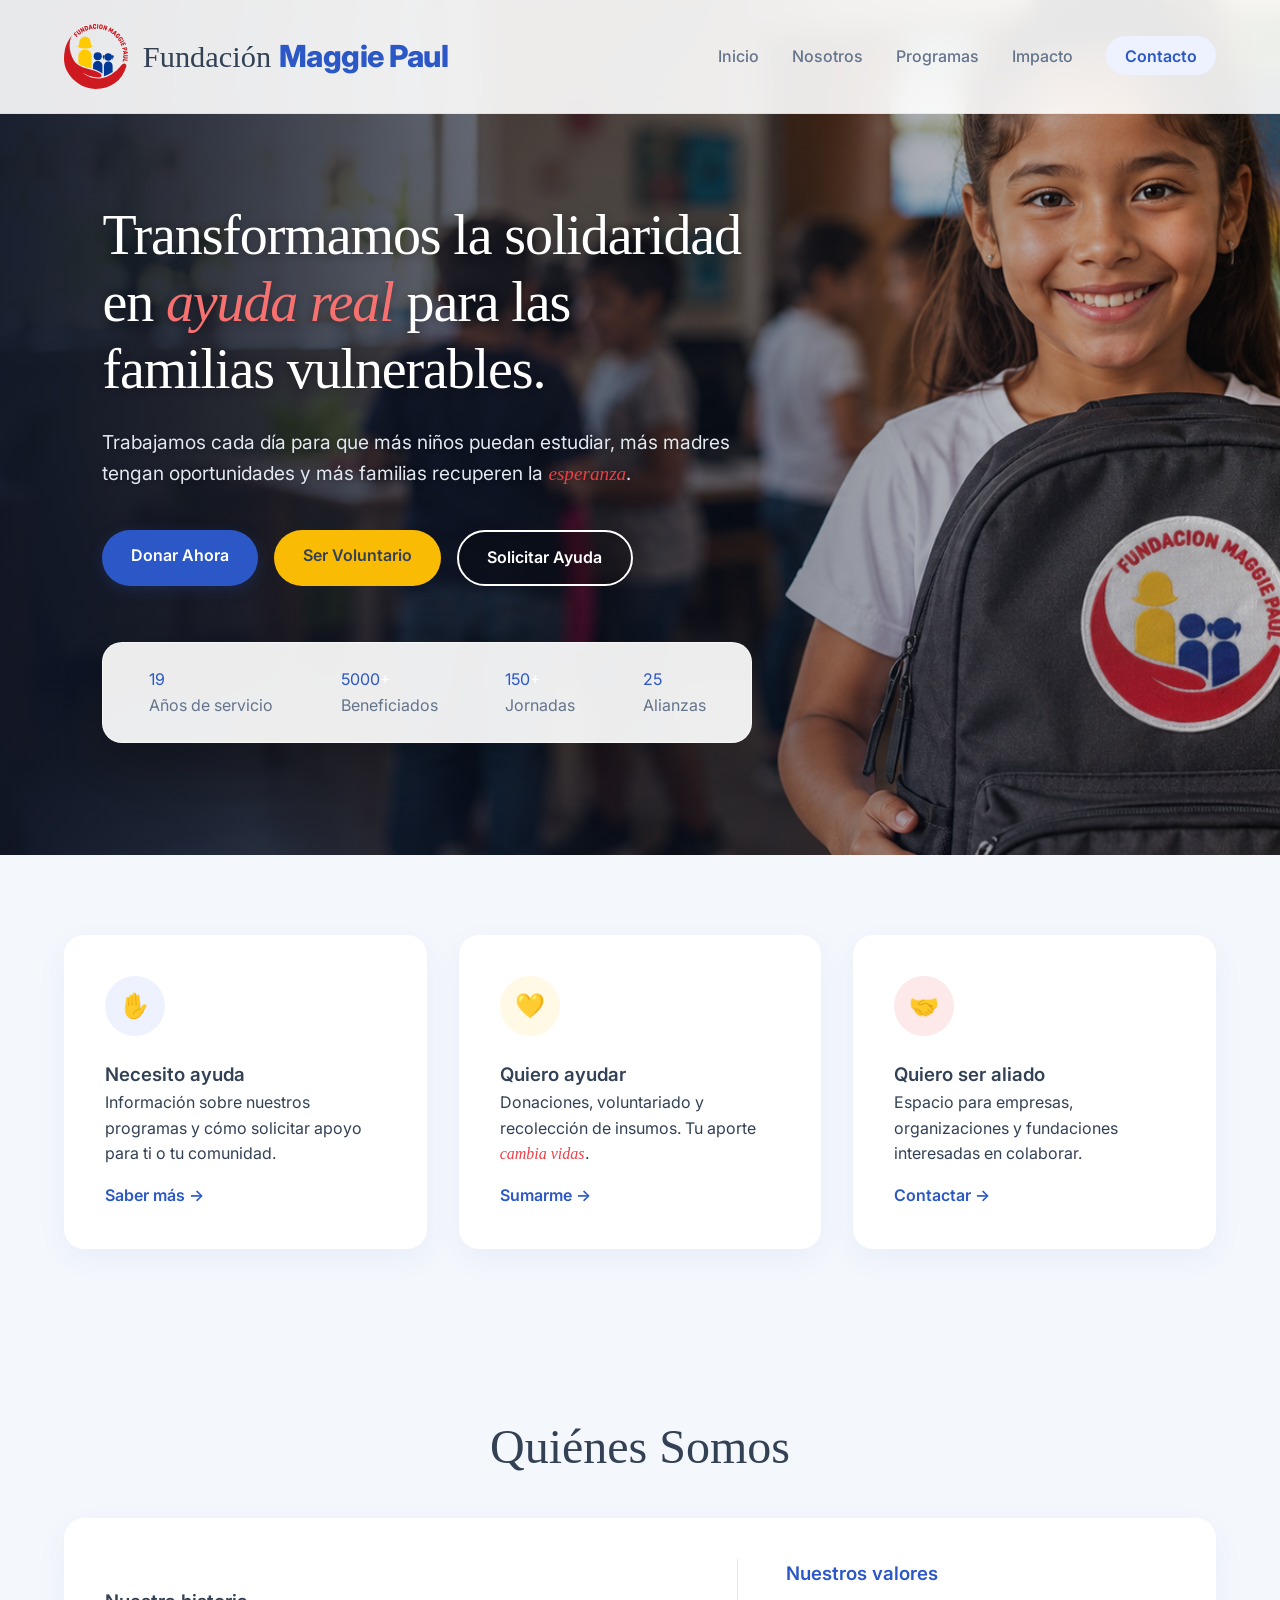
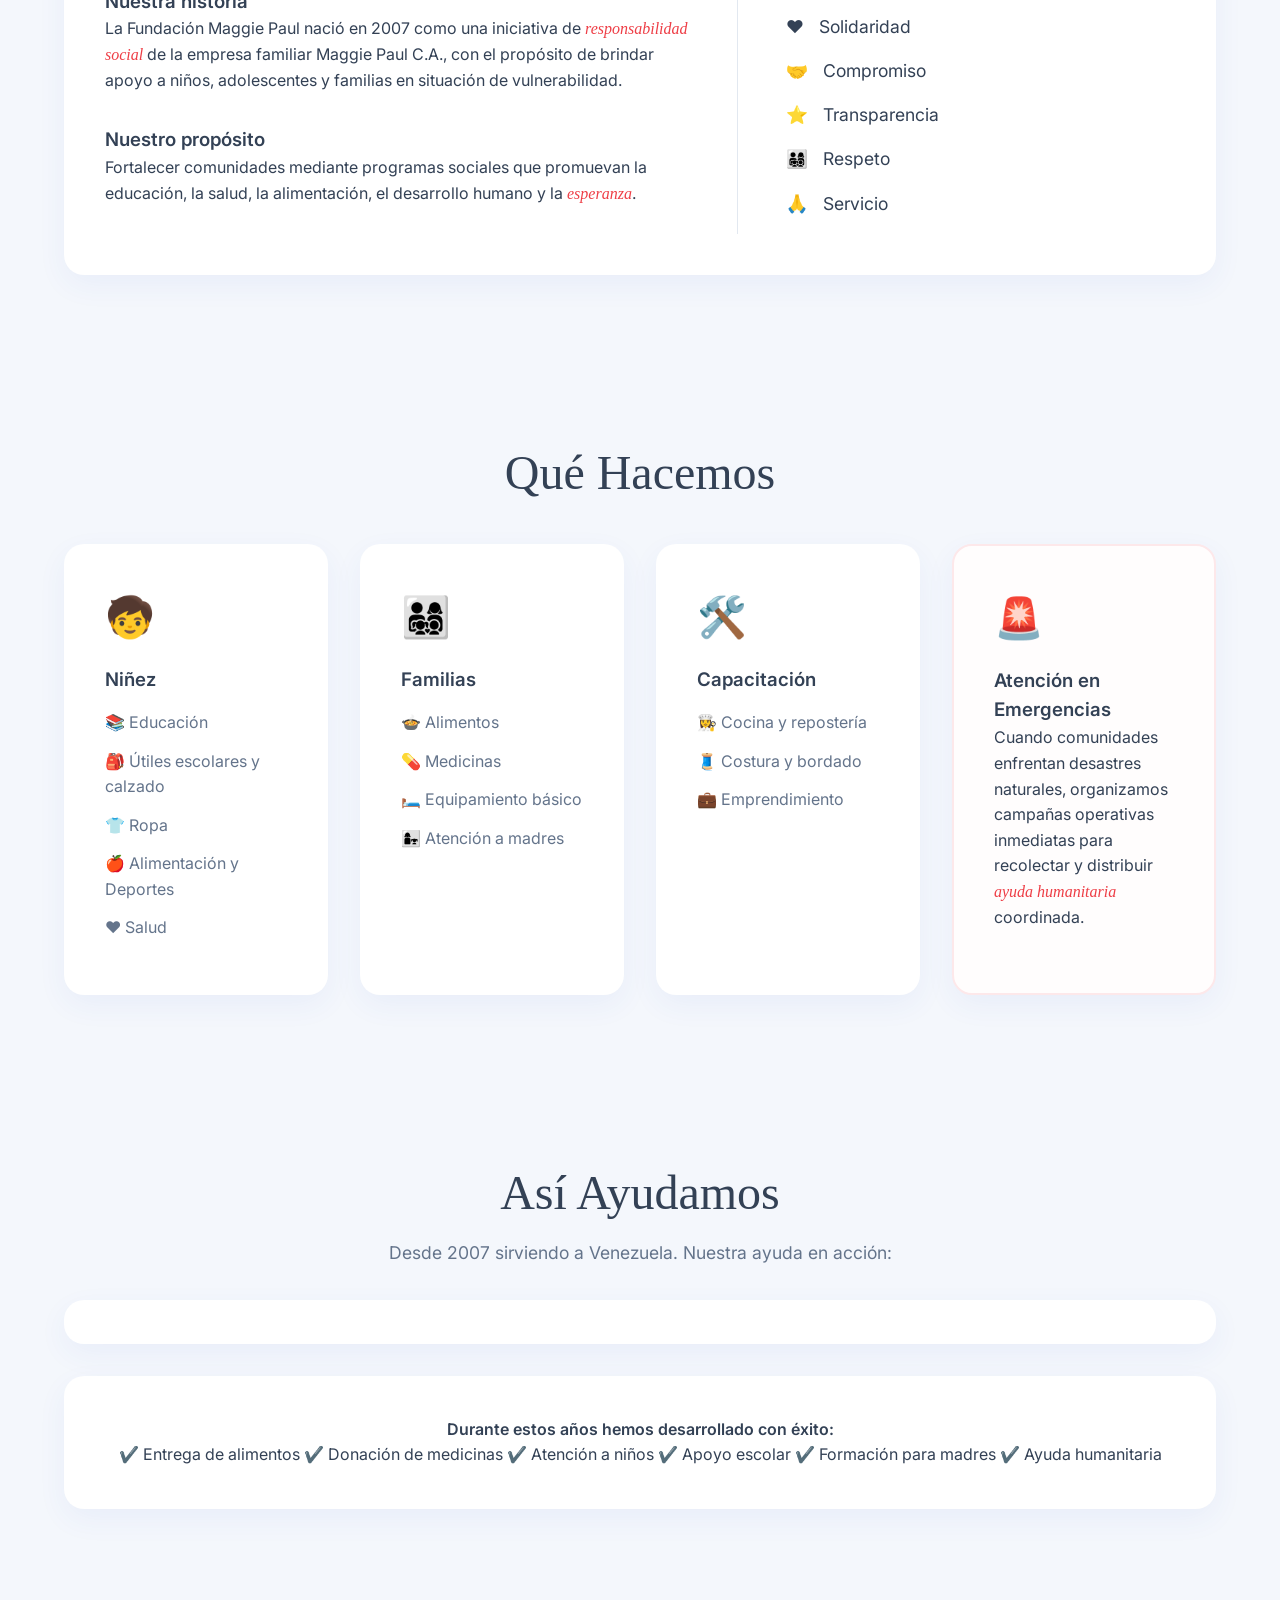
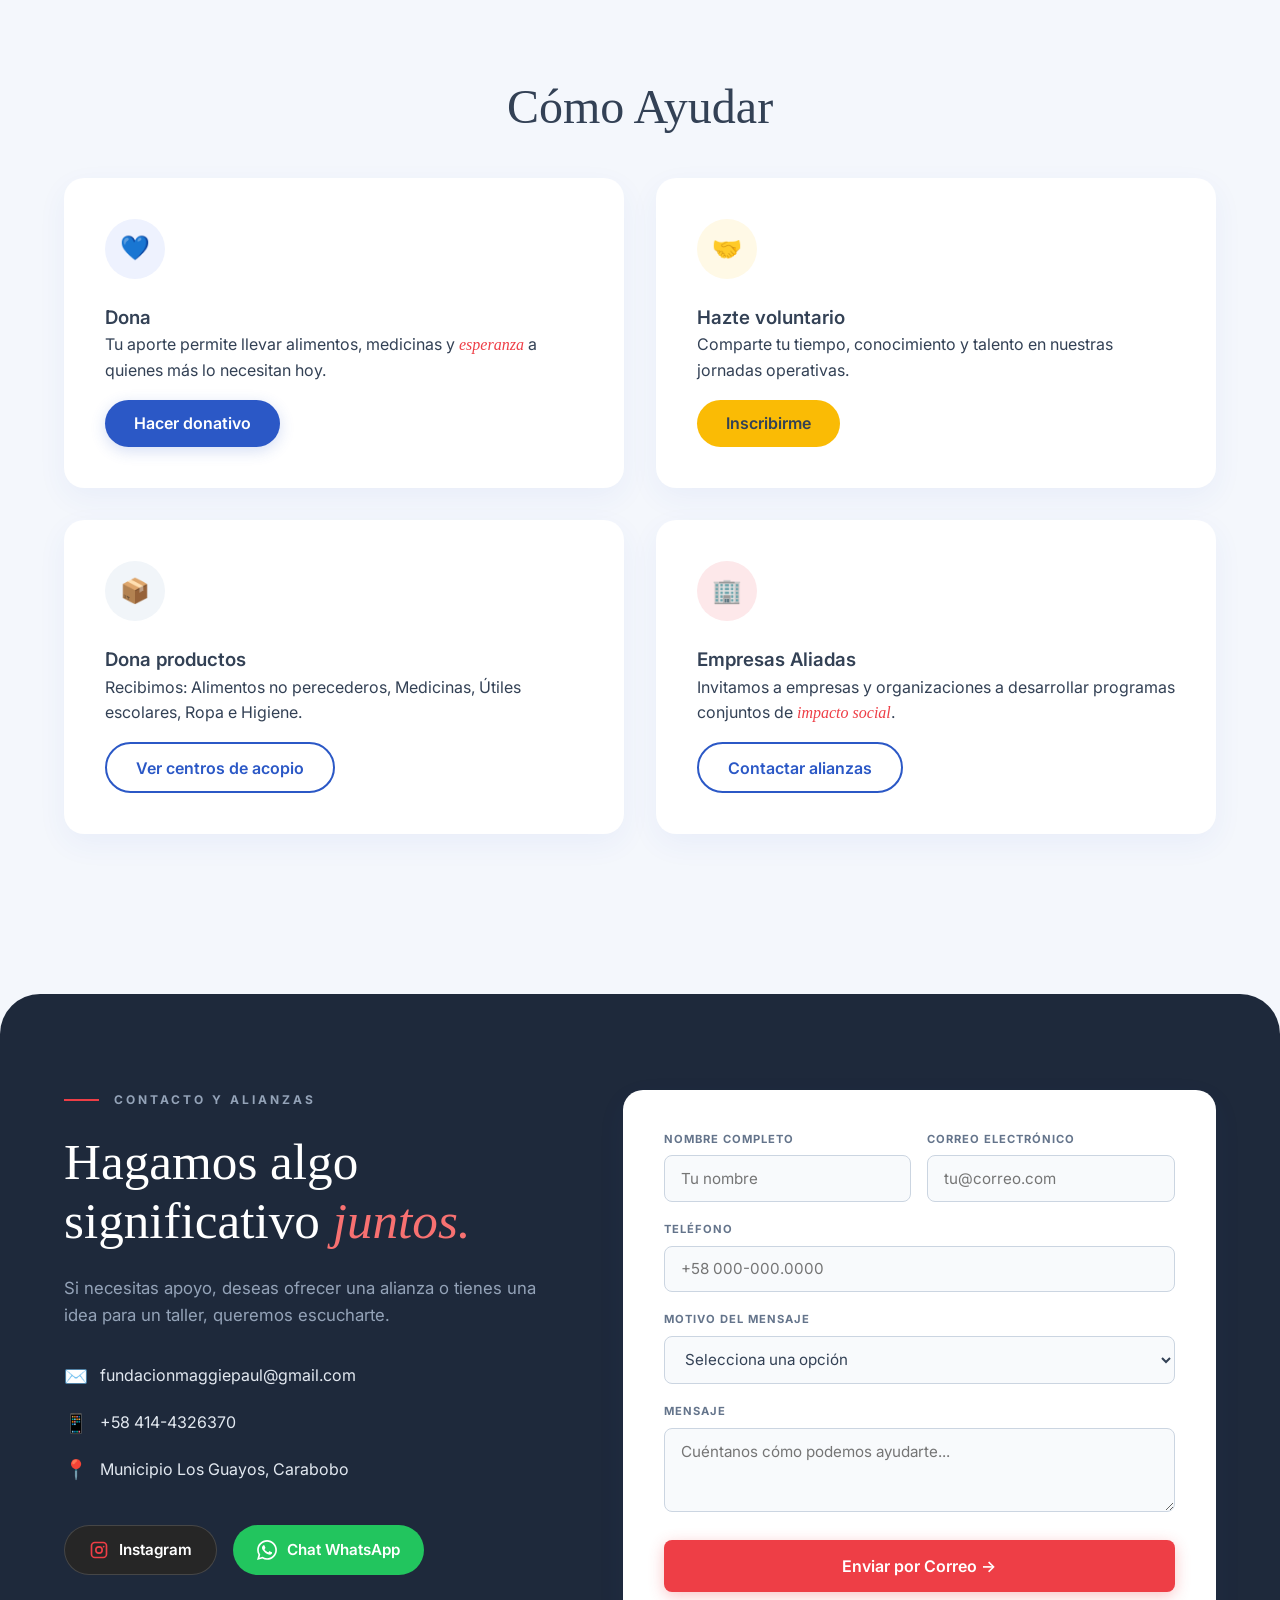
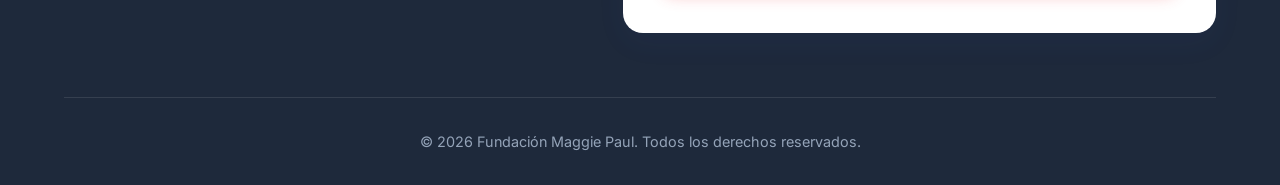
==== commit 6e1c1037: "Add files via upload" ====
--- a/index.html
+++ b/index.html
@@ -27,7 +27,7 @@
         </div>
     </header>
 
-    <!-- HOME / Hero Section con la imagen ubicada en la ruta local especificada -->
+    <!-- HOME / Hero Section con la imagen referenciada desde la carpeta media junto al index -->
     <section id="inicio" class="hero hero-with-bg">
         <div class="container hero-content-left fade-in">
             <h1>Transformamos la solidaridad en <span class="accent-italic">ayuda real</span> para las familias vulnerables.</h1>
--- a/styles.css
+++ b/styles.css
@@ -171,14 +171,14 @@
     height: 40px;
 }
 
-/* Hero con imagen local y contenido movido un poco más hacia la derecha (margin-left: 8%) */
+/* Hero con imagen referenciada desde la carpeta media y contenido desplazado a la izquierda */
 .hero-with-bg {
     min-height: 95vh;
     display: flex;
     flex-direction: column;
     justify-content: center;
     position: relative;
-    background-image: linear-gradient(to right, rgba(15, 23, 42, 0.85) 0%, rgba(15, 23, 42, 0.45) 60%, rgba(15, 23, 42, 0.1) 100%), url('C:/Users/oscar/Desktop/Tia Gemini/media/Smiling schoolgirl with embroidered backpack.png');
+    background-image: linear-gradient(to right, rgba(15, 23, 42, 0.85) 0%, rgba(15, 23, 42, 0.45) 60%, rgba(15, 23, 42, 0.1) 100%), url('media/Smiling%20schoolgirl%20with%20embroidered%20backpack.png');
     background-size: cover;
     background-position: center;
     padding-top: 150px;
@@ -188,7 +188,7 @@
 
 .hero-content-left {
     max-width: 650px;
-    margin-left: 8%; /* Movido un poco más a la derecha, manteniéndose del lado izquierdo */
+    margin-left: 8%;
     text-align: left;
 }
 
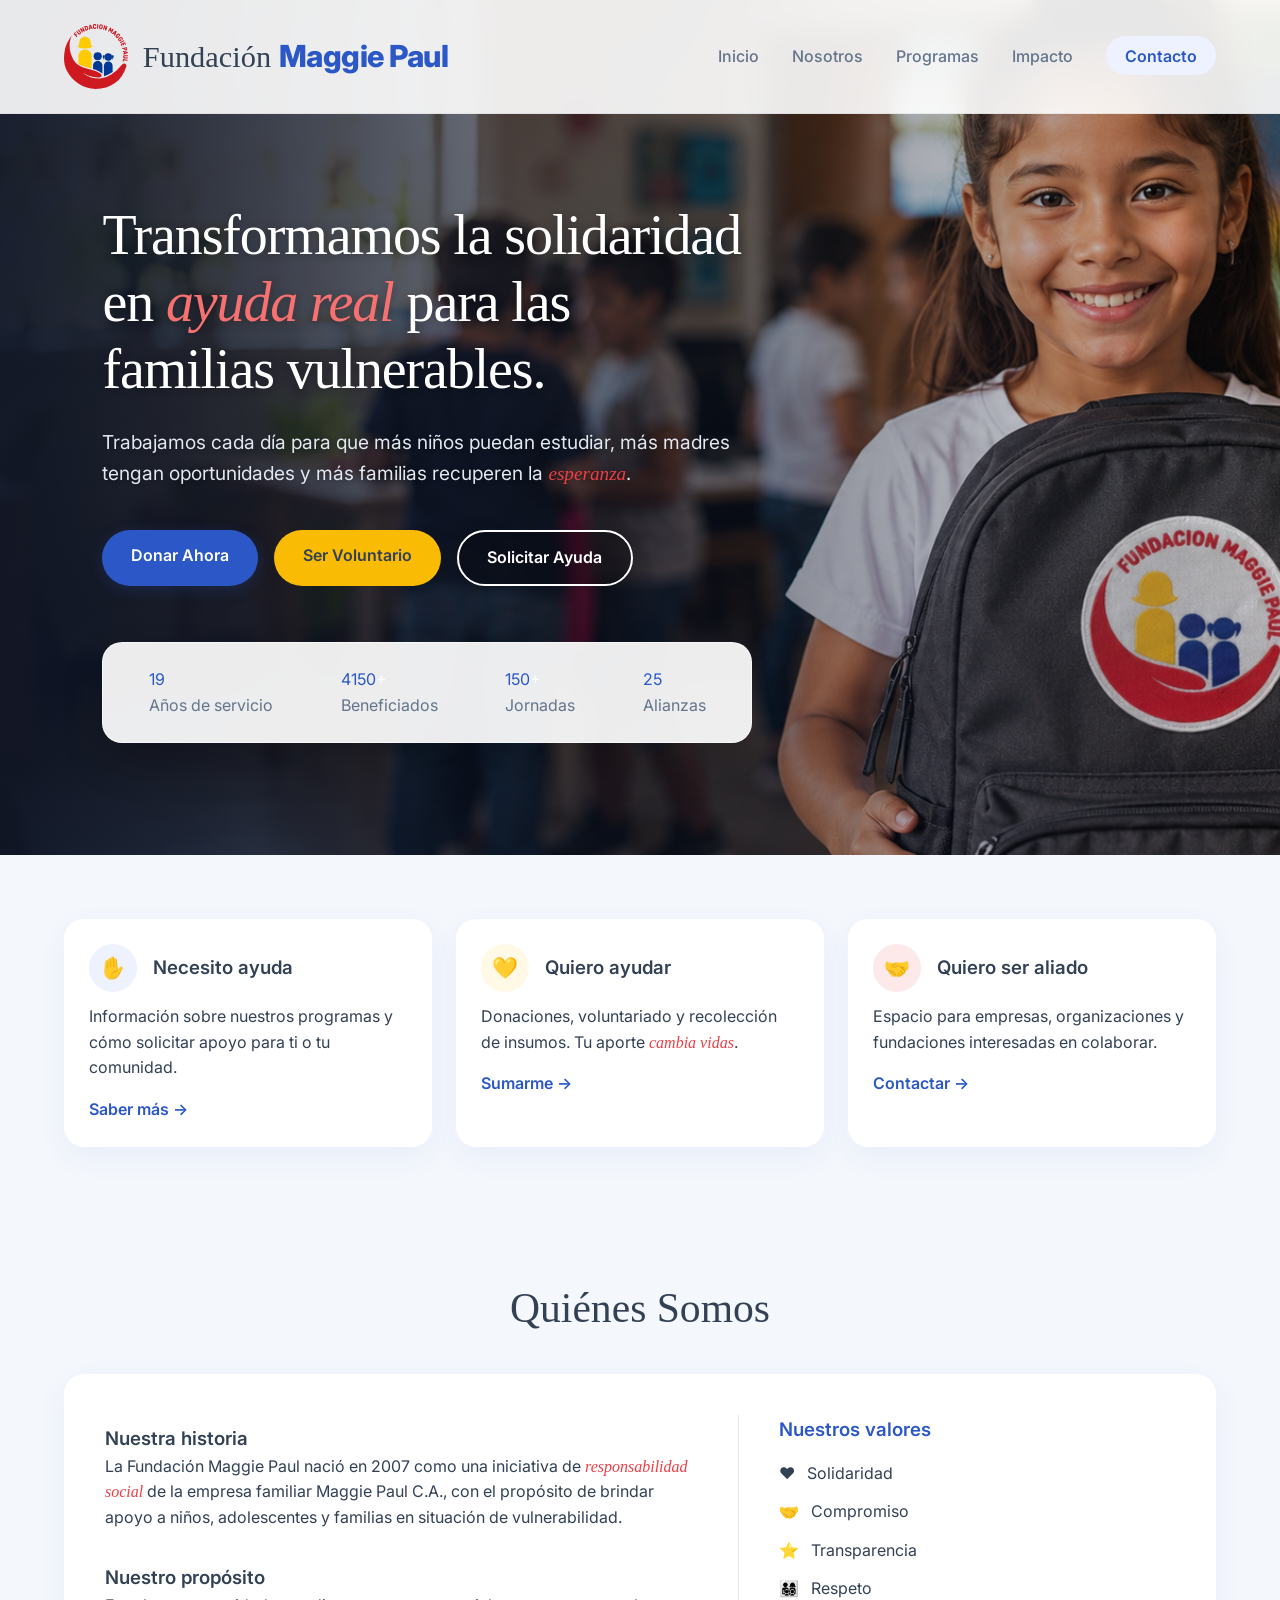
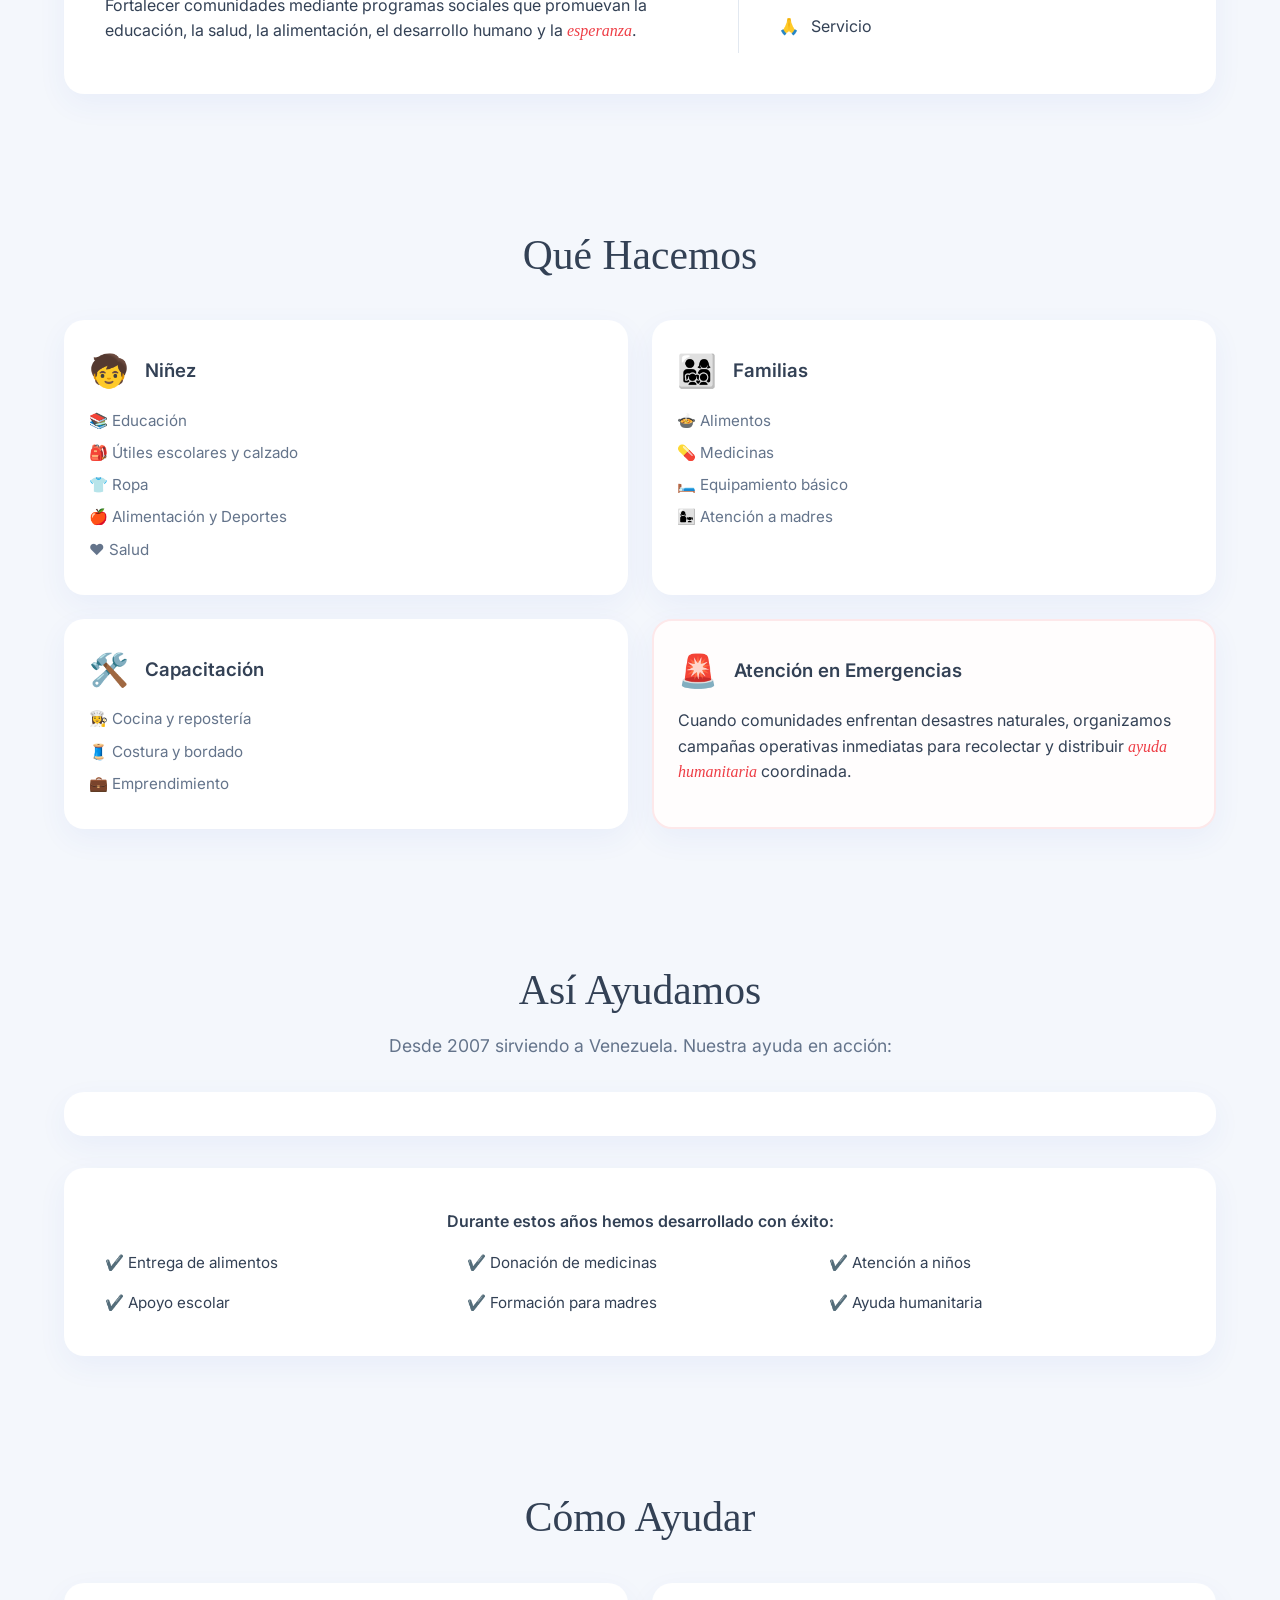
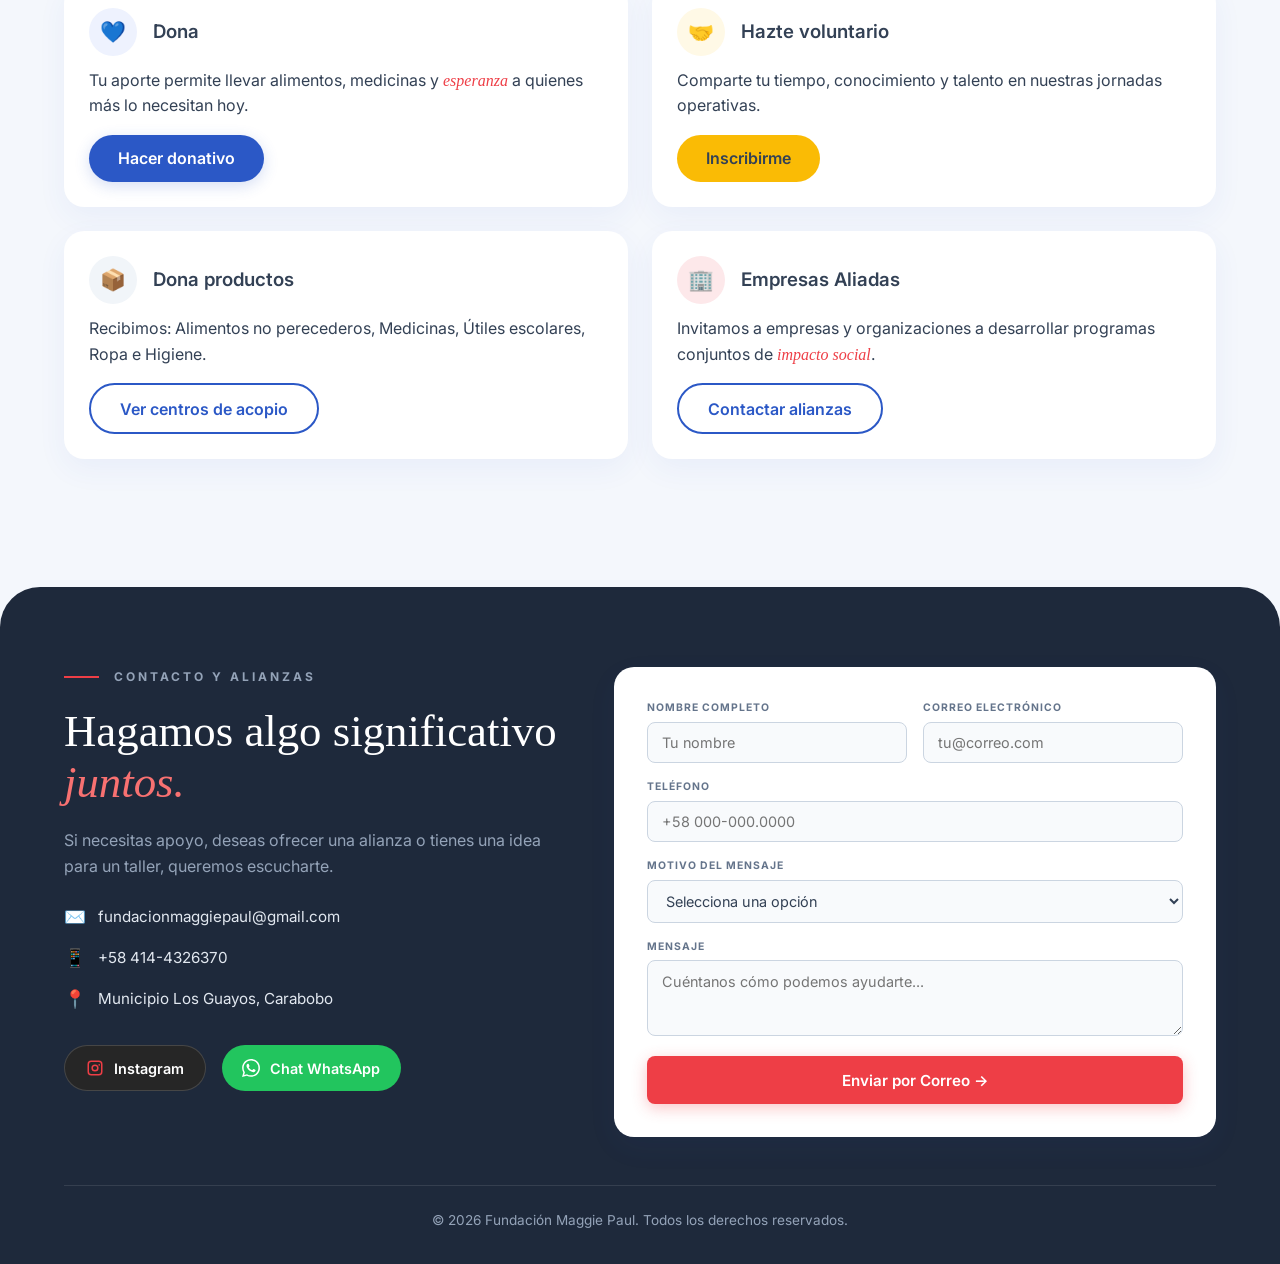
==== commit 334fef9d: "Add files via upload" ====
--- a/index.html
+++ b/index.html
@@ -27,7 +27,7 @@
         </div>
     </header>
 
-    <!-- HOME / Hero Section con la imagen referenciada desde la carpeta media junto al index -->
+    <!-- HOME / Hero Section -->
     <section id="inicio" class="hero hero-with-bg">
         <div class="container hero-content-left fade-in">
             <h1>Transformamos la solidaridad en <span class="accent-italic">ayuda real</span> para las familias vulnerables.</h1>
@@ -47,24 +47,30 @@
         </div>
     </section>
 
-    <!-- PÚBLICOS OBJETIVOS -->
+    <!-- PÚBLICOS OBJETIVOS (Mejorado padding horizontal e ícono integrado en móvil/tablet) -->
     <section id="publicos" class="section">
         <div class="container grid-3">
-            <div class="card public-card fade-in">
-                <div class="icon-wrapper blue">✋</div>
-                <h3 class="sans-heading">Necesito ayuda</h3>
+            <div class="card public-card compact-card fade-in">
+                <div class="card-header-inline">
+                    <div class="icon-wrapper blue">✋</div>
+                    <h3 class="sans-heading">Necesito ayuda</h3>
+                </div>
                 <p>Información sobre nuestros programas y cómo solicitar apoyo para ti o tu comunidad.</p>
                 <a href="#contacto" class="btn-text">Saber más →</a>
             </div>
-            <div class="card public-card featured fade-in">
-                <div class="icon-wrapper yellow">💛</div>
-                <h3 class="sans-heading">Quiero ayudar</h3>
+            <div class="card public-card featured compact-card fade-in">
+                <div class="card-header-inline">
+                    <div class="icon-wrapper yellow">💛</div>
+                    <h3 class="sans-heading">Quiero ayudar</h3>
+                </div>
                 <p>Donaciones, voluntariado y recolección de insumos. Tu aporte <span class="accent-italic">cambia vidas</span>.</p>
                 <a href="#ayudar" class="btn-text">Sumarme →</a>
             </div>
-            <div class="card public-card fade-in">
-                <div class="icon-wrapper red">🤝</div>
-                <h3 class="sans-heading">Quiero ser aliado</h3>
+            <div class="card public-card compact-card fade-in">
+                <div class="card-header-inline">
+                    <div class="icon-wrapper red">🤝</div>
+                    <h3 class="sans-heading">Quiero ser aliado</h3>
+                </div>
                 <p>Espacio para empresas, organizaciones y fundaciones interesadas en colaborar.</p>
                 <a href="#contacto" class="btn-text">Contactar →</a>
             </div>
@@ -101,14 +107,16 @@
         </div>
     </section>
 
-    <!-- QUÉ HACEMOS -->
+    <!-- QUÉ HACEMOS (Optimizado a 2 columnas en Tablet y ajustado padding en tarjetas) -->
     <section id="que-hacemos" class="section">
         <div class="container">
             <h2 class="section-title fade-in">Qué Hacemos</h2>
             <div class="cards-grid mt-4">
-                <div class="card fade-in">
-                    <div class="card-icon blue-text">🧒</div>
-                    <h3 class="sans-heading">Niñez</h3>
+                <div class="card compact-card fade-in">
+                    <div class="card-header-inline">
+                        <div class="card-icon blue-text">🧒</div>
+                        <h3 class="sans-heading">Niñez</h3>
+                    </div>
                     <ul>
                         <li>📚 Educación</li>
                         <li>🎒 Útiles escolares y calzado</li>
@@ -117,9 +125,11 @@
                         <li>❤️ Salud</li>
                     </ul>
                 </div>
-                <div class="card fade-in">
-                    <div class="card-icon yellow-text">👨‍👩‍👧‍👦</div>
-                    <h3 class="sans-heading">Familias</h3>
+                <div class="card compact-card fade-in">
+                    <div class="card-header-inline">
+                        <div class="card-icon yellow-text">👨‍👩‍👧‍👦</div>
+                        <h3 class="sans-heading">Familias</h3>
+                    </div>
                     <ul>
                         <li>🍲 Alimentos</li>
                         <li>💊 Medicinas</li>
@@ -127,18 +137,22 @@
                         <li>👩‍👧 Atención a madres</li>
                     </ul>
                 </div>
-                <div class="card fade-in">
-                    <div class="card-icon blue-text">🛠️</div>
-                    <h3 class="sans-heading">Capacitación</h3>
+                <div class="card compact-card fade-in">
+                    <div class="card-header-inline">
+                        <div class="card-icon blue-text">🛠️</div>
+                        <h3 class="sans-heading">Capacitación</h3>
+                    </div>
                     <ul>
                         <li>👩‍🍳 Cocina y repostería</li>
                         <li>🧵 Costura y bordado</li>
                         <li>💼 Emprendimiento</li>
                     </ul>
                 </div>
-                <div class="card card-alert fade-in">
-                    <div class="card-icon red-text">🚨</div>
-                    <h3 class="sans-heading">Atención en Emergencias</h3>
+                <div class="card card-alert compact-card fade-in">
+                    <div class="card-header-inline">
+                        <div class="card-icon red-text">🚨</div>
+                        <h3 class="sans-heading">Atención en Emergencias</h3>
+                    </div>
                     <p>Cuando comunidades enfrentan desastres naturales, organizamos campañas operativas inmediatas para recolectar y distribuir <span class="accent-italic">ayuda humanitaria</span> coordinada.</p>
                 </div>
             </div>
@@ -156,9 +170,10 @@
                 <div class="elfsight-app-b3740540-395f-4325-8811-3b8ed9b2e963 instagram-embed" data-elfsight-app-lazy></div>
             </section>
 
+            <!-- Lista dividida en 2 líneas exactas y simétricas -->
             <div class="card impacto-lista fade-in mt-4">
                 <p class="font-semibold text-sans">Durante estos años hemos desarrollado con éxito:</p>
-                <div class="check-grid">
+                <div class="check-grid-balanced">
                     <span>✔️ Entrega de alimentos</span>
                     <span>✔️ Donación de medicinas</span>
                     <span>✔️ Atención a niños</span>
@@ -175,27 +190,35 @@
         <div class="container">
             <h2 class="section-title fade-in">Cómo Ayudar</h2>
             <div class="grid-2 mt-4">
-                <div class="card ayuda-card highlight fade-in">
-                    <div class="icon-wrapper blue">💙</div>
-                    <h3 class="sans-heading">Dona</h3>
+                <div class="card ayuda-card highlight compact-card fade-in">
+                    <div class="card-header-inline">
+                        <div class="icon-wrapper blue">💙</div>
+                        <h3 class="sans-heading">Dona</h3>
+                    </div>
                     <p>Tu aporte permite llevar alimentos, medicinas y <span class="accent-italic">esperanza</span> a quienes más lo necesitan hoy.</p>
                     <button class="btn btn-primary mt-2">Hacer donativo</button>
                 </div>
-                <div class="card ayuda-card fade-in">
-                    <div class="icon-wrapper yellow">🤝</div>
-                    <h3 class="sans-heading">Hazte voluntario</h3>
+                <div class="card ayuda-card compact-card fade-in">
+                    <div class="card-header-inline">
+                        <div class="icon-wrapper yellow">🤝</div>
+                        <h3 class="sans-heading">Hazte voluntario</h3>
+                    </div>
                     <p>Comparte tu tiempo, conocimiento y talento en nuestras jornadas operativas.</p>
                     <button class="btn btn-secondary mt-2">Inscribirme</button>
                 </div>
-                <div class="card ayuda-card fade-in">
-                    <div class="icon-wrapper gray">📦</div>
-                    <h3 class="sans-heading">Dona productos</h3>
+                <div class="card ayuda-card compact-card fade-in">
+                    <div class="card-header-inline">
+                        <div class="icon-wrapper gray">📦</div>
+                        <h3 class="sans-heading">Dona productos</h3>
+                    </div>
                     <p>Recibimos: Alimentos no perecederos, Medicinas, Útiles escolares, Ropa e Higiene.</p>
                     <button class="btn btn-outline mt-2">Ver centros de acopio</button>
                 </div>
-                <div class="card ayuda-card fade-in">
-                    <div class="icon-wrapper red">🏢</div>
-                    <h3 class="sans-heading">Empresas Aliadas</h3>
+                <div class="card ayuda-card compact-card fade-in">
+                    <div class="card-header-inline">
+                        <div class="icon-wrapper red">🏢</div>
+                        <h3 class="sans-heading">Empresas Aliadas</h3>
+                    </div>
                     <p>Invitamos a empresas y organizaciones a desarrollar programas conjuntos de <span class="accent-italic">impacto social</span>.</p>
                     <button class="btn btn-outline mt-2">Contactar alianzas</button>
                 </div>
--- a/styles.css
+++ b/styles.css
@@ -48,7 +48,7 @@
 }
 
 .container { width: 90%; max-width: 1200px; margin: 0 auto; }
-.section { padding: 5rem 0; }
+.section { padding: 4rem 0; } /* Espaciado entre secciones optimizado para móvil y tablet */
 .text-center { text-align: center; }
 .text-left { text-align: left; }
 .text-muted { color: var(--text-muted); }
@@ -57,7 +57,7 @@
 .font-semibold { font-weight: 600; }
 
 .section-title {
-    font-size: 3rem;
+    font-size: 2.6rem;
     font-weight: 500;
     margin-bottom: 0.5rem;
     color: var(--text-dark);
@@ -171,7 +171,7 @@
     height: 40px;
 }
 
-/* Hero con imagen referenciada desde la carpeta media y contenido desplazado a la izquierda */
+/* Hero con imagen de fondo y contenido adaptado */
 .hero-with-bg {
     min-height: 95vh;
     display: flex;
@@ -246,14 +246,31 @@
     color: var(--text-muted);
 }
 
-.grid-2 { display: grid; grid-template-columns: 1fr 1fr; gap: 2rem; }
-.grid-3 { display: grid; grid-template-columns: repeat(3, 1fr); gap: 2rem; }
+.grid-2 { display: grid; grid-template-columns: 1fr 1fr; gap: 1.5rem; }
+.grid-3 { display: grid; grid-template-columns: repeat(3, 1fr); gap: 1.5rem; }
+
+/* Estilos mejorados para tarjetas más cortas y compactas en móvil/tablet */
+.compact-card {
+    padding: 1.5rem;
+}
+
+.card-header-inline {
+    display: flex;
+    align-items: center;
+    gap: 1rem;
+    margin-bottom: 0.75rem;
+}
+
+.card-header-inline .icon-wrapper,
+.card-header-inline .card-icon {
+    margin-bottom: 0 !important;
+}
 
 .icon-wrapper {
-    width: 60px; height: 60px;
+    width: 48px; height: 48px;
     border-radius: 50%;
     display: flex; align-items: center; justify-content: center;
-    font-size: 1.5rem; margin-bottom: 1.5rem;
+    font-size: 1.3rem; flex-shrink: 0;
 }
 .icon-wrapper.blue { background: var(--primary-light); color: var(--primary); }
 .icon-wrapper.yellow { background: #FFF9E6; color: var(--secondary); }
@@ -267,7 +284,7 @@
 .single-card-layout {
     display: grid;
     grid-template-columns: 1.5fr auto 1fr;
-    gap: 3rem;
+    gap: 2.5rem;
     align-items: center; 
 }
 .single-card-layout .divider {
@@ -278,39 +295,32 @@
 }
 .valores-lista-clean {
     list-style: none;
-    margin-top: 1.5rem;
+    margin-top: 1rem;
 }
 .valores-lista-clean li {
-    font-size: 1.1rem; 
-    margin-bottom: 1rem; 
+    font-size: 1rem; 
+    margin-bottom: 0.8rem; 
     display: flex; 
     align-items: center; 
-    gap: 15px; 
+    gap: 12px; 
     color: var(--text-dark);
 }
 
-@media (max-width: 768px) {
-    .single-card-layout {
-        grid-template-columns: 1fr;
-        gap: 2rem;
-    }
-    .single-card-layout .divider {
-        width: 100%;
-        height: 1px;
-        min-height: 1px;
-    }
-}
-
-.cards-grid { display: grid; grid-template-columns: repeat(auto-fit, minmax(250px, 1fr)); gap: 2rem; }
-.card-icon { font-size: 2.5rem; margin-bottom: 1rem; }
-.cards-grid ul { list-style: none; color: var(--text-muted); margin-top: 1rem; padding: 0; }
+/* Reestructuración de la sección Qué Hacemos: 2 columnas en Tablet y orden optimizado */
+.cards-grid { 
+    display: grid; 
+    grid-template-columns: repeat(2, 1fr); 
+    gap: 1.5rem; 
+}
+.card-icon { font-size: 2rem; }
+.cards-grid ul { list-style: none; color: var(--text-muted); margin-top: 0.75rem; padding: 0; }
 .cards-grid ul li { 
-    margin-bottom: 0.8rem; 
-    padding-left: 0; 
+    margin-bottom: 0.5rem; 
     display: flex; 
     align-items: center;
     gap: 0.5rem; 
     font-family: var(--font-sans);
+    font-size: 0.95rem;
 }
 .cards-grid ul li::before { display: none; }
 .card-alert { border: 2px solid #FDE8EA; background: #FFFDFD; }
@@ -335,12 +345,28 @@
   display: none !important;
 }
 
+/* Cuadrícula balanceada en 2 líneas exactas para "Así Ayudamos" */
+.check-grid-balanced {
+    display: grid;
+    grid-template-columns: repeat(3, 1fr);
+    gap: 1rem;
+    margin-top: 1rem;
+    text-align: left;
+}
+.check-grid-balanced span {
+    font-size: 0.95rem;
+    color: var(--text-dark);
+    display: flex;
+    align-items: center;
+    gap: 8px;
+}
+
 /* Footer / Contacto */
 .contact-footer-section {
     background: #1E293B;
     color: #FFFFFF;
-    padding: 6rem 0 2rem 0;
-    margin-top: 5rem;
+    padding: 5rem 0 2rem 0;
+    margin-top: 4rem;
     border-top-left-radius: 40px;
     border-top-right-radius: 40px;
 }
@@ -348,7 +374,7 @@
 .contact-footer-grid {
     display: grid;
     grid-template-columns: 1fr 1.2fr;
-    gap: 4rem;
+    gap: 3rem;
     align-items: start;
 }
 
@@ -362,7 +388,7 @@
     align-items: center;
     gap: 15px;
     text-transform: uppercase;
-    margin-bottom: 1.5rem;
+    margin-bottom: 1.2rem;
 }
 
 .label-line-dark {
@@ -373,11 +399,11 @@
 
 .contact-main-title {
     font-family: var(--font-serif);
-    font-size: 3.2rem;
+    font-size: 2.8rem;
     line-height: 1.15;
     font-weight: 500;
     color: #FFFFFF;
-    margin-bottom: 1.5rem;
+    margin-bottom: 1.2rem;
 }
 
 .accent-italic-light {
@@ -388,17 +414,17 @@
 
 .contact-desc {
     color: #94A3B8;
-    font-size: 1.05rem;
+    font-size: 1rem;
     line-height: 1.6;
-    margin-bottom: 2rem;
+    margin-bottom: 1.5rem;
 }
 
 .contact-details-list {
     list-style: none;
     display: flex;
     flex-direction: column;
-    gap: 1rem;
-    margin-bottom: 2.5rem;
+    gap: 0.8rem;
+    margin-bottom: 2rem;
 }
 
 .contact-details-list li {
@@ -406,7 +432,7 @@
     align-items: center;
     gap: 12px;
     color: #E2E8F0;
-    font-size: 1rem;
+    font-size: 0.95rem;
 }
 
 .contact-details-list a {
@@ -421,7 +447,7 @@
 }
 
 .c-icon {
-    font-size: 1.2rem;
+    font-size: 1.1rem;
 }
 
 .footer-social-buttons {
@@ -434,17 +460,17 @@
     display: inline-flex;
     align-items: center;
     gap: 10px;
-    padding: 0.75rem 1.5rem;
+    padding: 0.65rem 1.3rem;
     border-radius: 50px;
     font-weight: 600;
     text-decoration: none;
-    font-size: 0.95rem;
+    font-size: 0.9rem;
     transition: var(--transition);
 }
 
 .pill-svg {
-    width: 20px;
-    height: 20px;
+    width: 18px;
+    height: 18px;
 }
 
 .btn-ig {
@@ -479,14 +505,14 @@
 .contact-form-card {
     background: #FFFFFF !important;
     color: var(--text-dark);
-    padding: 2.5rem;
+    padding: 2rem;
     border-radius: var(--radius-lg);
 }
 
 .contact-form-layout {
     display: flex;
     flex-direction: column;
-    gap: 1.2rem;
+    gap: 1rem;
 }
 
 .form-row {
@@ -498,11 +524,11 @@
 .form-group {
     display: flex;
     flex-direction: column;
-    gap: 0.4rem;
+    gap: 0.3rem;
 }
 
 .form-group label {
-    font-size: 0.7rem;
+    font-size: 0.65rem;
     font-weight: 700;
     letter-spacing: 1px;
     color: var(--text-muted);
@@ -512,11 +538,11 @@
 .form-group select,
 .form-group textarea {
     width: 100%;
-    padding: 0.8rem 1rem;
+    padding: 0.7rem 0.9rem;
     border: 1px solid #CBD5E1;
     border-radius: 8px;
     font-family: var(--font-sans);
-    font-size: 0.95rem;
+    font-size: 0.9rem;
     background: #F8FAFC;
     color: var(--text-dark);
     transition: var(--transition);
@@ -533,12 +559,12 @@
 
 .btn-submit-full {
     width: 100%;
-    margin-top: 0.5rem;
-    padding: 1rem;
+    margin-top: 0.3rem;
+    padding: 0.9rem;
     background-color: var(--tertiary);
     color: #FFFFFF;
     border-radius: 8px;
-    font-size: 1rem;
+    font-size: 0.95rem;
     box-shadow: 0 4px 15px rgba(238, 62, 70, 0.3);
 }
 
@@ -548,21 +574,28 @@
 }
 
 .footer-bottom-bar {
-    margin-top: 4rem;
-    padding-top: 2rem;
+    margin-top: 3rem;
+    padding-top: 1.5rem;
     border-top: 1px solid rgba(255, 255, 255, 0.1);
     text-align: center;
     color: #94A3B8;
-    font-size: 0.9rem;
+    font-size: 0.85rem;
+}
+
+/* Optimizaciones responsivas específicas para Tablet (iPad) y Móvil (iPhone) */
+@media (max-width: 1024px) {
+    .grid-3 {
+        grid-template-columns: 1fr;
+    }
 }
 
 @media (max-width: 900px) {
     .contact-footer-grid {
         grid-template-columns: 1fr;
-        gap: 3rem;
+        gap: 2.5rem;
     }
     .contact-main-title {
-        font-size: 2.5rem;
+        font-size: 2.3rem;
     }
     .hero-content-left {
         margin-left: 5%;
@@ -570,12 +603,24 @@
         max-width: 100%;
     }
     .hero-with-bg h1 {
-        font-size: 2.5rem;
+        font-size: 2.3rem;
+    }
+    .check-grid-balanced {
+        grid-template-columns: 1fr;
     }
 }
 
 @media (max-width: 768px) {
-    .grid-2, .grid-3 { grid-template-columns: 1fr; }
+    .grid-2, .cards-grid { grid-template-columns: 1fr; }
+    .single-card-layout {
+        grid-template-columns: 1fr;
+        gap: 1.5rem;
+    }
+    .single-card-layout .divider {
+        width: 100%;
+        height: 1px;
+        min-height: 1px;
+    }
     .mobile-menu-btn { display: block; }
     #nav-links {
         display: none; flex-direction: column; position: absolute;
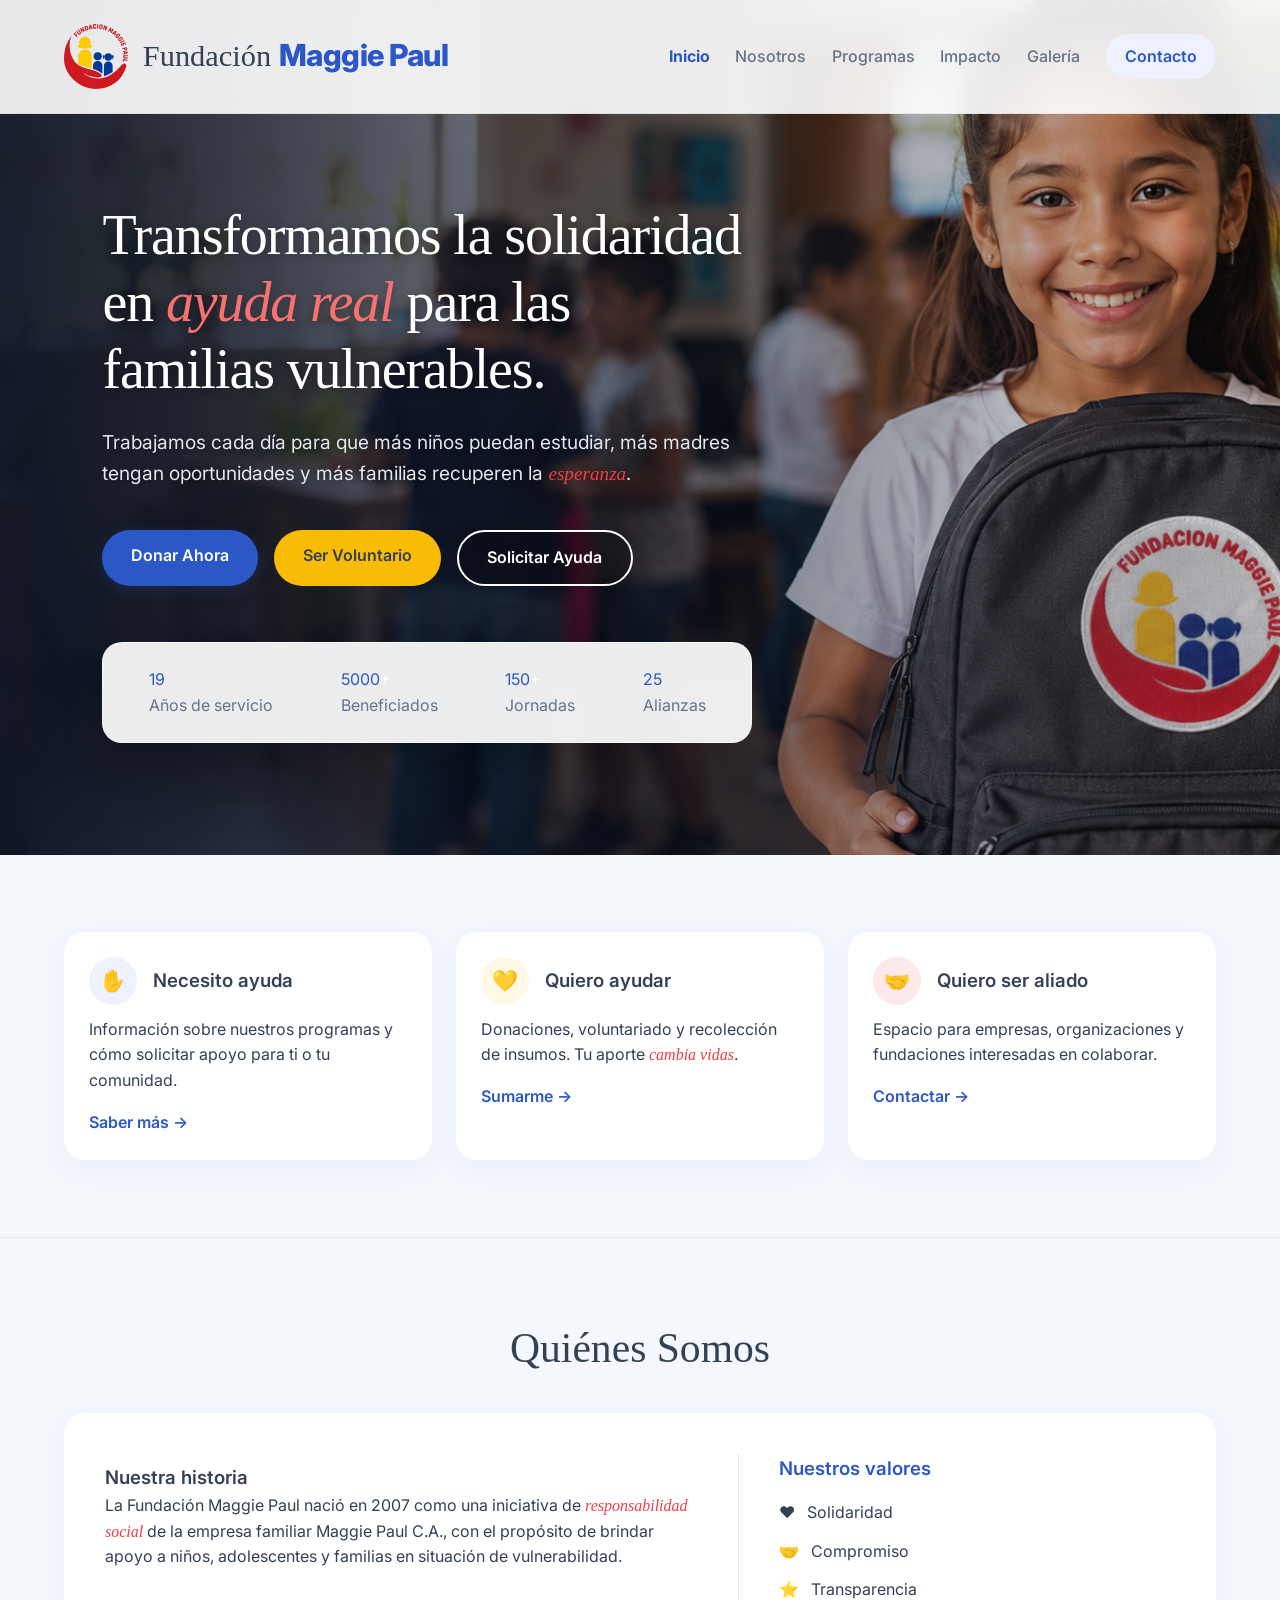
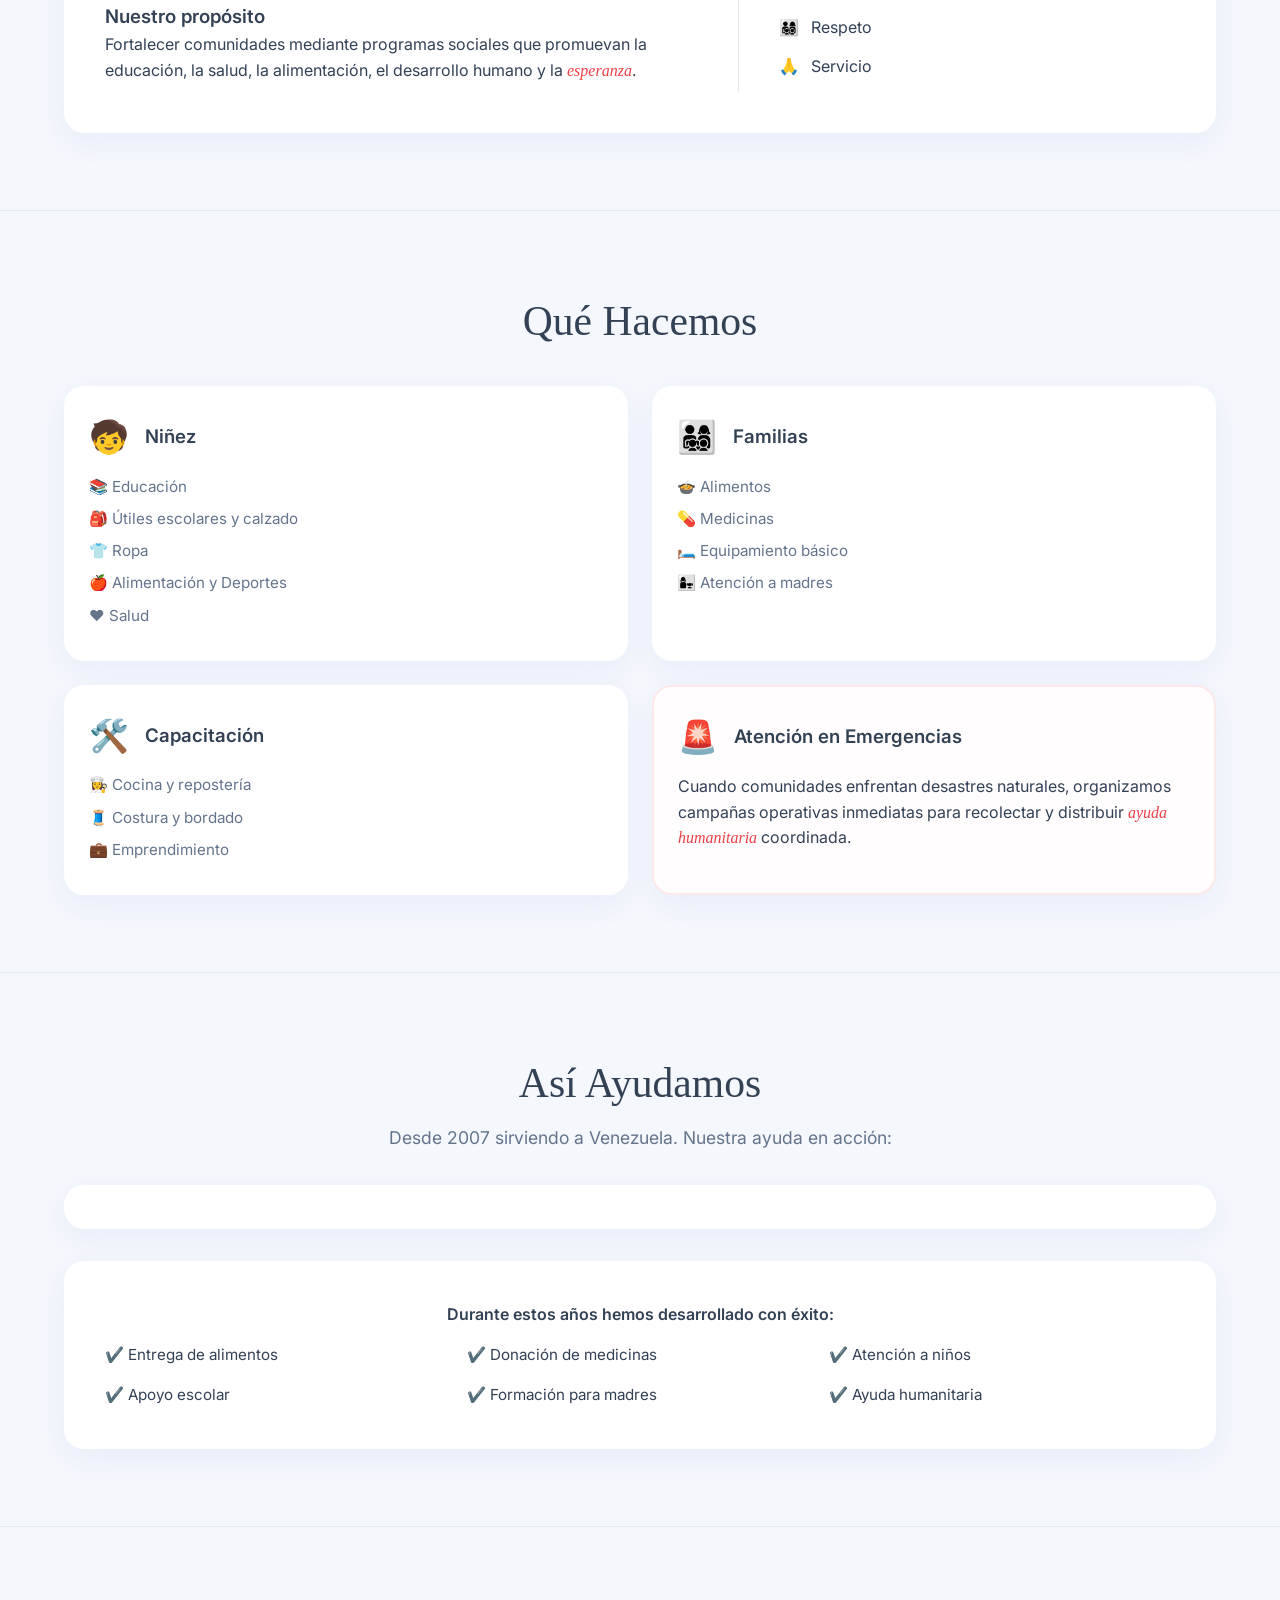
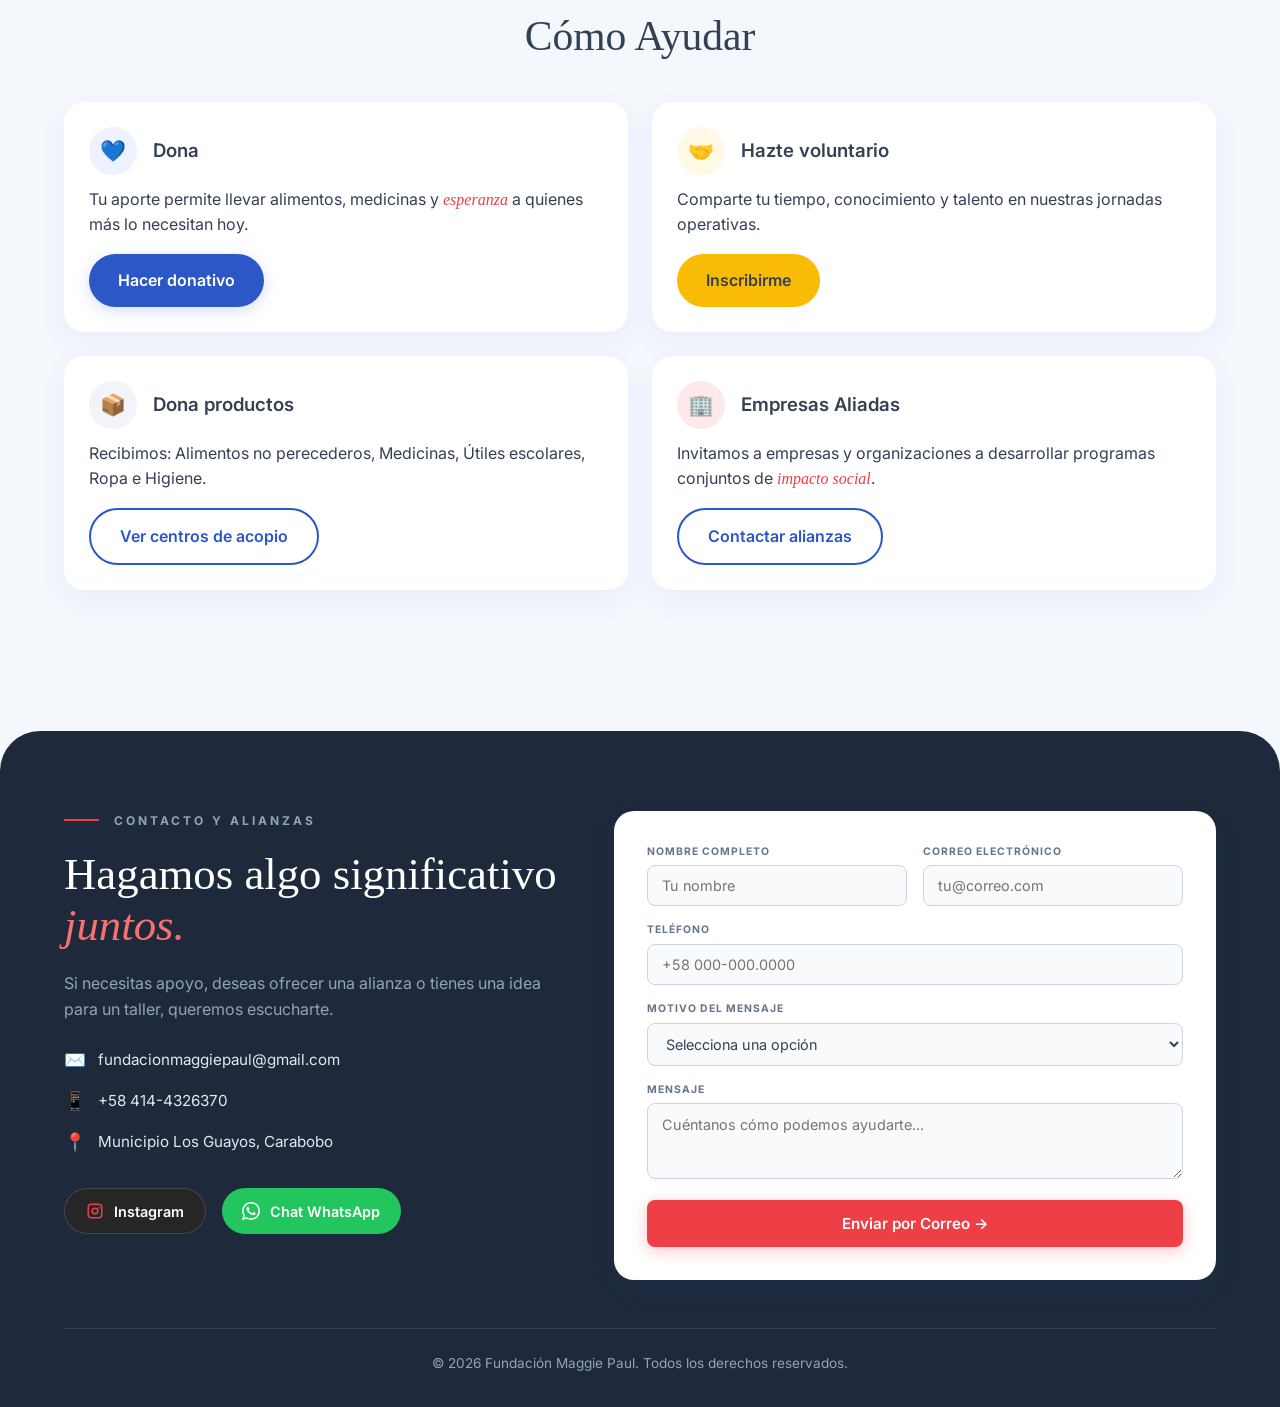
==== commit 22776712: "Add files via upload" ====
--- a/index.html
+++ b/index.html
@@ -7,35 +7,38 @@
     <link rel="stylesheet" href="styles.css">
     <link href="https://fonts.googleapis.com/css2?family=Inter:wght@300;400;500;600;700&display=swap" rel="stylesheet">
 </head>
-<body>
+<body>
+    <a class="skip-link" href="#contenido">Saltar al contenido principal</a>
 
     <!-- Navegación con altura expandida inicial -->
     <header id="navbar">
         <div class="container nav-container">
-            <div class="logo">
-                <img src="media/Asset%206.svg" alt="Logo Fundación Maggie Paul" class="logo-img">
-                <div>Fundación <span>Maggie Paul</span></div>
-            </div>
-            <button class="mobile-menu-btn" id="mobile-menu-btn">☰</button>
-            <nav id="nav-links">
-                <a href="#inicio">Inicio</a>
-                <a href="#nosotros">Nosotros</a>
-                <a href="#que-hacemos">Programas</a>
-                <a href="#impacto">Impacto</a>
-                <a href="#contacto" class="btn-nav">Contacto</a>
+            <a class="logo" href="#inicio" aria-label="Fundación Maggie Paul, ir al inicio">
+                <img src="media/Asset%206.svg" alt="" class="logo-img">
+                <span class="logo-name">Fundación <strong>Maggie Paul</strong></span>
+            </a>
+            <button class="mobile-menu-btn" id="mobile-menu-btn" type="button" aria-label="Abrir menú" aria-controls="nav-links" aria-expanded="false"><span aria-hidden="true">☰</span></button>
+            <nav id="nav-links" aria-label="Navegación principal">
+                <a href="index.html" aria-current="page">Inicio</a>
+                <a href="nosotros.html">Nosotros</a>
+                <a href="programas.html">Programas</a>
+                <a href="impacto.html">Impacto</a>
+                <a href="galeria.html">Galería</a>
+                <a href="contacto.html" class="btn-nav">Contacto</a>
             </nav>
         </div>
     </header>
 
     <!-- HOME / Hero Section -->
-    <section id="inicio" class="hero hero-with-bg">
+    <main id="contenido">
+    <section id="inicio" class="hero hero-with-bg">
         <div class="container hero-content-left fade-in">
             <h1>Transformamos la solidaridad en <span class="accent-italic">ayuda real</span> para las familias vulnerables.</h1>
             <p class="hero-subtitle">Trabajamos cada día para que más niños puedan estudiar, más madres tengan oportunidades y más familias recuperen la <span class="accent-italic">esperanza</span>.</p>
             <div class="hero-buttons">
                 <a href="#ayudar" class="btn btn-primary">Donar Ahora</a>
                 <a href="#ayudar" class="btn btn-secondary">Ser Voluntario</a>
-                <a href="#contacto" class="btn btn-outline-light">Solicitar Ayuda</a>
+                <a href="contacto.html" class="btn btn-outline-light">Solicitar Ayuda</a>
             </div>
             
             <div class="card hero-stats fade-in">
@@ -48,7 +51,8 @@
     </section>
 
     <!-- PÚBLICOS OBJETIVOS (Mejorado padding horizontal e ícono integrado en móvil/tablet) -->
-    <section id="publicos" class="section">
+    <section id="publicos" class="section">
+        <h2 class="sr-only">Formas de participar</h2>
         <div class="container grid-3">
             <div class="card public-card compact-card fade-in">
                 <div class="card-header-inline">
@@ -56,7 +60,7 @@
                     <h3 class="sans-heading">Necesito ayuda</h3>
                 </div>
                 <p>Información sobre nuestros programas y cómo solicitar apoyo para ti o tu comunidad.</p>
-                <a href="#contacto" class="btn-text">Saber más →</a>
+                <a href="contacto.html" class="btn-text">Saber más →</a>
             </div>
             <div class="card public-card featured compact-card fade-in">
                 <div class="card-header-inline">
@@ -72,7 +76,7 @@
                     <h3 class="sans-heading">Quiero ser aliado</h3>
                 </div>
                 <p>Espacio para empresas, organizaciones y fundaciones interesadas en colaborar.</p>
-                <a href="#contacto" class="btn-text">Contactar →</a>
+                <a href="contacto.html" class="btn-text">Contactar →</a>
             </div>
         </div>
     </section>
@@ -165,10 +169,10 @@
             <h2 class="section-title fade-in">Así Ayudamos</h2>
             <p class="subtitle fade-in">Desde 2007 sirviendo a Venezuela. Nuestra ayuda en acción:</p>
             
-            <section class="instagram-section fade-in">
+            <div class="instagram-section fade-in" aria-label="Publicaciones de Instagram">
                 <script src="https://elfsightcdn.com/platform.js" async></script>
                 <div class="elfsight-app-b3740540-395f-4325-8811-3b8ed9b2e963 instagram-embed" data-elfsight-app-lazy></div>
-            </section>
+            </div>
 
             <!-- Lista dividida en 2 líneas exactas y simétricas -->
             <div class="card impacto-lista fade-in mt-4">
@@ -196,7 +200,7 @@
                         <h3 class="sans-heading">Dona</h3>
                     </div>
                     <p>Tu aporte permite llevar alimentos, medicinas y <span class="accent-italic">esperanza</span> a quienes más lo necesitan hoy.</p>
-                    <button class="btn btn-primary mt-2">Hacer donativo</button>
+                    <a class="btn btn-primary mt-2" href="contacto.html">Hacer donativo</a>
                 </div>
                 <div class="card ayuda-card compact-card fade-in">
                     <div class="card-header-inline">
@@ -204,7 +208,7 @@
                         <h3 class="sans-heading">Hazte voluntario</h3>
                     </div>
                     <p>Comparte tu tiempo, conocimiento y talento en nuestras jornadas operativas.</p>
-                    <button class="btn btn-secondary mt-2">Inscribirme</button>
+                    <a class="btn btn-secondary mt-2" href="contacto.html">Inscribirme</a>
                 </div>
                 <div class="card ayuda-card compact-card fade-in">
                     <div class="card-header-inline">
@@ -212,7 +216,7 @@
                         <h3 class="sans-heading">Dona productos</h3>
                     </div>
                     <p>Recibimos: Alimentos no perecederos, Medicinas, Útiles escolares, Ropa e Higiene.</p>
-                    <button class="btn btn-outline mt-2">Ver centros de acopio</button>
+                    <a class="btn btn-outline mt-2" href="contacto.html">Ver centros de acopio</a>
                 </div>
                 <div class="card ayuda-card compact-card fade-in">
                     <div class="card-header-inline">
@@ -220,11 +224,12 @@
                         <h3 class="sans-heading">Empresas Aliadas</h3>
                     </div>
                     <p>Invitamos a empresas y organizaciones a desarrollar programas conjuntos de <span class="accent-italic">impacto social</span>.</p>
-                    <button class="btn btn-outline mt-2">Contactar alianzas</button>
-                </div>
-            </div>
-        </div>
-    </section>
+                    <a class="btn btn-outline mt-2" href="contacto.html">Contactar alianzas</a>
+                </div>
+            </div>
+        </div>
+    </section>
+    </main>
 
     <!-- CONTACTO / FOOTER -->
     <footer id="contacto" class="contact-footer-section">
@@ -254,11 +259,11 @@
                     </ul>
 
                     <div class="footer-social-buttons">
-                        <a href="https://www.instagram.com/fundacion.mp" target="_blank" class="social-pill-btn btn-ig">
+                        <a href="https://www.instagram.com/fundacion.mp" target="_blank" rel="noopener noreferrer" class="social-pill-btn btn-ig" aria-label="Instagram de Fundación Maggie Paul (abre en una pestaña nueva)">
                             <svg class="pill-svg" viewBox="0 0 24 24"><path fill="currentColor" d="M7 2h10a5 5 0 0 1 5 5v10a5 5 0 0 1-5 5H7a5 5 0 0 1-5-5V7a5 5 0 0 1 5-5zm0 2a3 3 0 0 0-3 3v10a3 3 0 0 0 3 3h10a3 3 0 0 0 3-3V7a3 3 0 0 0-3-3H7zm5 3.2A4.8 4.8 0 1 1 7.2 12 4.8 4.8 0 0 1 12 7.2zm0 2A2.8 2.8 0 1 0 14.8 12 2.8 2.8 0 0 0 12 9.2zm5.6-2.4a1.1 1.1 0 1 1-1.1 1.1 1.1 1.1 0 0 1 1.1-1.1z"/></svg>
                             Instagram
                         </a>
-                        <a href="https://wa.link/q6tnxs" target="_blank" class="social-pill-btn btn-wa">
+                        <a href="https://wa.link/q6tnxs" target="_blank" rel="noopener noreferrer" class="social-pill-btn btn-wa" aria-label="Chatear por WhatsApp (abre en una pestaña nueva)">
                             <svg class="pill-svg" viewBox="0 0 24 24"><path fill="currentColor" d="M.057 24l1.687-6.163c-1.041-1.804-1.588-3.849-1.587-5.946.003-6.556 5.338-11.891 11.893-11.891 3.181.001 6.167 1.24 8.413 3.488 2.245 2.248 3.481 5.236 3.48 8.414-.003 6.557-5.338 11.892-11.893 11.892-1.99-.001-3.951-.5-5.688-1.448l-6.305 1.654zm6.597-3.807c1.676.995 3.276 1.591 5.392 1.592 5.448 0 9.886-4.434 9.889-9.885.002-5.462-4.415-9.89-9.881-9.892-5.452 0-9.887 4.434-9.889 9.884-.001 2.225.651 3.891 1.746 5.634l-.999 3.648 3.742-.981zm11.387-5.464c-.074-.124-.272-.198-.57-.347-.297-.149-1.758-.868-2.031-.967-.272-.099-.47-.149-.669.149-.198.297-.768.967-.941 1.165-.173.198-.347.223-.644.074-.297-.149-1.255-.462-2.39-1.475-.883-.788-1.48-1.761-1.653-2.059-.173-.297-.018-.458.13-.606.134-.133.297-.347.446-.521.151-.172.2-.296.3-.495.099-.198.05-.372-.025-.521-.075-.148-.669-1.611-.916-2.206-.242-.579-.487-.501-.669-.51l-.57-.01c-.198 0-.52.074-.792.372s-1.04 1.016-1.04 2.479 1.065 2.876 1.213 3.074c.149.198 2.095 3.2 5.076 4.487.709.306 1.263.489 1.694.626.712.226 1.36.194 1.872.118.571-.085 1.758-.719 2.006-1.413.248-.695.248-1.29.173-1.414z"/></svg>
                             Chat WhatsApp
                         </a>
@@ -313,4 +318,4 @@
 
     <script src="script.js"></script>
 </body>
-</html>+</html>
--- a/styles.css
+++ b/styles.css
@@ -20,7 +20,9 @@
     --transition: all 0.4s cubic-bezier(0.16, 1, 0.3, 1);
 }
 
-* { margin: 0; padding: 0; box-sizing: border-box; }
+* { margin: 0; padding: 0; box-sizing: border-box; }
+
+html { scroll-behavior: smooth; scroll-padding-top: 110px; }
 
 body {
     font-family: var(--font-sans);
@@ -47,8 +49,10 @@
     font-weight: 400;
 }
 
-.container { width: 90%; max-width: 1200px; margin: 0 auto; }
-.section { padding: 4rem 0; } /* Espaciado entre secciones optimizado para móvil y tablet */
+.container { width: min(90%, 1200px); margin: 0 auto; }
+.section { padding: clamp(3.75rem, 6vw, 5.5rem) 0; }
+.section + .section { border-top: 1px solid rgba(148, 163, 184, 0.16); }
+[id] { scroll-margin-top: 110px; }
 .text-center { text-align: center; }
 .text-left { text-align: left; }
 .text-muted { color: var(--text-muted); }
@@ -79,7 +83,12 @@
     box-shadow: var(--shadow-hover);
 }
 
-.contact-form-card:hover { transform: none; box-shadow: var(--shadow-soft); }
+.contact-form-card:hover { transform: none; box-shadow: var(--shadow-soft); }
+
+.skip-link { position: fixed; top: .75rem; left: .75rem; z-index: 2000; padding: .75rem 1rem; border-radius: 8px; background: #fff; color: var(--primary); font-weight: 700; text-decoration: none; transform: translateY(-150%); }
+.skip-link:focus { transform: translateY(0); }
+.sr-only { position: absolute; width: 1px; height: 1px; padding: 0; margin: -1px; overflow: hidden; clip: rect(0, 0, 0, 0); white-space: nowrap; border: 0; }
+a:focus-visible, button:focus-visible, input:focus-visible, select:focus-visible, textarea:focus-visible { outline: 3px solid var(--secondary); outline-offset: 3px; }
 
 .btn {
     display: inline-block;
@@ -120,15 +129,16 @@
     transition: all 0.4s cubic-bezier(0.16, 1, 0.3, 1);
 }
 
-.nav-container { 
+.nav-container { 
     display: flex; 
     justify-content: space-between; 
     align-items: center; 
     padding: 1.5rem 0;
-    transition: padding 0.4s cubic-bezier(0.16, 1, 0.3, 1);
-}
-
-.logo { 
+    transition: padding 0.4s cubic-bezier(0.16, 1, 0.3, 1);
+    min-width: 0;
+}
+
+.logo { 
     display: flex; 
     align-items: center; 
     gap: 15px; 
@@ -136,8 +146,14 @@
     font-family: var(--font-serif); 
     font-weight: 500; 
     color: var(--text-dark); 
-    transition: font-size 0.4s cubic-bezier(0.16, 1, 0.3, 1);
-}
+    transition: font-size 0.4s cubic-bezier(0.16, 1, 0.3, 1);
+    text-decoration: none;
+    flex: 0 1 auto;
+    min-width: 0;
+}
+
+.logo-name { line-height: 1.05; }
+.logo-name strong { color: var(--primary); font-family: var(--font-sans); font-weight: 800; letter-spacing: -0.5px; }
 
 .logo-img {
     height: 65px; 
@@ -146,13 +162,12 @@
     transition: height 0.4s cubic-bezier(0.16, 1, 0.3, 1);
 }
 
-.logo span { color: var(--primary); font-family: var(--font-sans); font-weight: 800; letter-spacing: -0.5px;}
-
-nav a { font-family: var(--font-sans); text-decoration: none; color: var(--text-muted); margin-left: 1.8rem; font-weight: 500; transition: var(--transition); }
+nav { display: flex; align-items: center; flex-shrink: 0; }
+nav a { font-family: var(--font-sans); text-decoration: none; color: var(--text-muted); margin-left: clamp(0.8rem, 2vw, 1.8rem); font-weight: 500; transition: var(--transition); white-space: nowrap; }
 nav a:hover { color: var(--primary); }
 .btn-nav { background: var(--primary-light); color: var(--primary); padding: 0.6rem 1.2rem; border-radius: 50px; font-weight: 600; }
 .btn-nav:hover { background: var(--primary); color: #fff; }
-.mobile-menu-btn { display: none; background: none; border: none; font-size: 1.5rem; cursor: pointer; color: var(--primary); }
+.mobile-menu-btn { display: none; background: var(--primary-light); border: 1px solid rgba(43, 88, 198, .16); border-radius: 10px; font-size: 1.5rem; line-height: 1; cursor: pointer; color: var(--primary); }
 
 header.scrolled {
     background: rgba(255, 255, 255, 0.95);
@@ -186,7 +201,7 @@
     color: #FFFFFF;
 }
 
-.hero-content-left {
+.hero-content-left {
     max-width: 650px;
     margin-left: 8%;
     text-align: left;
@@ -583,10 +598,19 @@
 }
 
 /* Optimizaciones responsivas específicas para Tablet (iPad) y Móvil (iPhone) */
-@media (max-width: 1024px) {
-    .grid-3 {
-        grid-template-columns: 1fr;
-    }
+@media (max-width: 1100px) {
+    .grid-3 {
+        grid-template-columns: repeat(2, 1fr);
+    }
+    .grid-3 > :last-child { grid-column: 1 / -1; }
+    .mobile-menu-btn { display: grid; place-items: center; width: 44px; height: 44px; flex: 0 0 44px; }
+    #nav-links {
+        display: none; flex-direction: column; position: absolute;
+        top: 100%; left: 0; width: 100%; background: rgba(255,255,255,0.99);
+        padding: .75rem max(5%, calc((100% - 1200px) / 2)); box-shadow: 0 10px 20px rgba(0,0,0,.08);
+    }
+    #nav-links.active { display: flex; }
+    nav a { width: 100%; margin: 0; padding: .9rem; text-align: center; }
 }
 
 @media (max-width: 900px) {
@@ -621,13 +645,115 @@
         height: 1px;
         min-height: 1px;
     }
-    .mobile-menu-btn { display: block; }
-    #nav-links {
-        display: none; flex-direction: column; position: absolute;
-        top: 100%; left: 0; width: 100%; background: rgba(255,255,255,0.98);
-        padding: 1.5rem; box-shadow: 0 10px 20px rgba(0,0,0,0.05);
-    }
-    #nav-links.active { display: flex; }
-    nav a { margin: 1rem 0; text-align: center; }
-    .form-row { grid-template-columns: 1fr; }
-}+    .form-row { grid-template-columns: 1fr; }
+}
+
+@media (max-width: 640px) {
+    html { scroll-padding-top: 88px; }
+    [id] { scroll-margin-top: 88px; }
+    .container { width: min(92%, 1200px); }
+    .section { padding: 3.25rem 0; }
+    .nav-container { padding: .75rem 0; }
+    .logo { gap: 10px; font-size: clamp(1.05rem, 5vw, 1.35rem); max-width: calc(100% - 56px); }
+    .logo-img { height: 48px; }
+    .logo-name { max-width: 8.5rem; line-height: 1.08; }
+    .logo-name strong { display: block; }
+    .hero-with-bg { min-height: auto; padding: 8.5rem 0 3.5rem; background-position: 62% center; }
+    .hero-content-left { margin-inline: auto; }
+    .hero-with-bg h1 { font-size: clamp(2rem, 10vw, 2.65rem); }
+    .hero-with-bg .hero-buttons { display: grid; grid-template-columns: 1fr; margin-bottom: 2rem; }
+    .hero-with-bg .hero-buttons .btn { width: 100%; }
+    .hero-with-bg .hero-stats { display: grid; grid-template-columns: repeat(2, 1fr); gap: 1rem; }
+    .section-title { font-size: clamp(2rem, 9vw, 2.45rem); }
+    .grid-3 { grid-template-columns: 1fr; }
+    .grid-3 > :last-child { grid-column: auto; }
+    .card { padding: 1.5rem; }
+    .contact-footer-section { padding-top: 4rem; margin-top: 0; border-radius: 28px 28px 0 0; }
+    .contact-main-title { font-size: 2.15rem; }
+    .contact-details-list a { overflow-wrap: anywhere; }
+    .footer-social-buttons, .social-pill-btn { width: 100%; }
+    .social-pill-btn { justify-content: center; }
+}
+
+@media (prefers-reduced-motion: reduce) {
+    html { scroll-behavior: auto; }
+    *, *::before, *::after { scroll-behavior: auto !important; transition-duration: .01ms !important; animation-duration: .01ms !important; animation-iteration-count: 1 !important; }
+    .js .fade-in { opacity: 1; transform: none; }
+}
+
+/* Páginas interiores */
+.page-main { padding-top: 112px; }
+.page-hero { padding: clamp(4rem, 8vw, 7rem) 0; background: linear-gradient(135deg, #eef2fe 0%, #fff 58%, #fff8e1 100%); }
+.page-hero-grid { display: grid; grid-template-columns: 1.25fr .75fr; align-items: center; gap: 3rem; }
+.eyebrow { display: inline-flex; align-items: center; gap: .65rem; margin-bottom: 1rem; color: var(--primary); font-size: .78rem; font-weight: 800; letter-spacing: .13em; text-transform: uppercase; }
+.eyebrow::before { content: ''; width: 2rem; height: 2px; background: var(--tertiary); }
+.page-title { max-width: 850px; font-size: clamp(2.7rem, 6vw, 4.8rem); line-height: 1.04; letter-spacing: -.035em; }
+.page-intro { max-width: 720px; margin-top: 1.25rem; color: var(--text-muted); font-size: clamp(1.05rem, 2vw, 1.25rem); }
+.page-hero-mark { display: grid; place-items: center; width: min(100%, 310px); aspect-ratio: 1; justify-self: end; border-radius: 50%; background: rgba(255,255,255,.72); box-shadow: var(--shadow-soft); }
+.page-hero-mark img { width: 68%; height: 68%; object-fit: contain; }
+.content-grid { display: grid; grid-template-columns: repeat(3, 1fr); gap: 1.5rem; }
+.content-grid.two { grid-template-columns: repeat(2, 1fr); }
+.content-card h2, .content-card h3 { margin-bottom: .75rem; }
+.content-card p + p { margin-top: .8rem; }
+.feature-list { list-style: none; display: grid; gap: .75rem; margin-top: 1rem; }
+.feature-list li { position: relative; padding-left: 1.6rem; color: var(--text-muted); }
+.feature-list li::before { content: '✓'; position: absolute; left: 0; color: var(--primary); font-weight: 800; }
+.page-cta { display: flex; justify-content: space-between; align-items: center; gap: 2rem; padding: clamp(1.75rem, 5vw, 3.5rem); background: var(--primary); color: #fff; border-radius: var(--radius-lg); }
+.page-cta h2 { font-size: clamp(1.8rem, 4vw, 2.8rem); }
+.page-cta p { color: #dbe5ff; margin-top: .5rem; }
+.compact-footer { margin-top: 0; }
+.compact-footer .footer-bottom-bar { margin-top: 0; border-top: 0; }
+nav a[aria-current="page"] { color: var(--primary); font-weight: 700; }
+
+/* Galería */
+.gallery-toolbar { position: sticky; top: 84px; z-index: 20; display: flex; align-items: center; justify-content: space-between; gap: 1rem; margin-bottom: 2rem; padding: .75rem; border: 1px solid #e2e8f0; border-radius: 16px; background: rgba(255,255,255,.94); box-shadow: var(--shadow-soft); backdrop-filter: blur(12px); }
+.gallery-filters { display: flex; gap: .5rem; flex-wrap: wrap; }
+.filter-btn { min-height: 44px; padding: .65rem 1rem; border: 1px solid #cbd5e1; border-radius: 999px; background: #fff; color: var(--text-dark); font: inherit; font-weight: 650; cursor: pointer; }
+.filter-btn:hover, .filter-btn.active { border-color: var(--primary); background: var(--primary); color: #fff; }
+.gallery-count { color: var(--text-muted); font-size: .9rem; white-space: nowrap; }
+.gallery-grid { columns: 4 250px; column-gap: 1rem; }
+.gallery-item { display: inline-block; width: 100%; margin: 0 0 1rem; overflow: hidden; border: 0; border-radius: 16px; background: #dce4f1; box-shadow: 0 7px 22px rgba(30,41,59,.09); break-inside: avoid; vertical-align: top; }
+button.gallery-item { position: relative; padding: 0; text-align: left; cursor: zoom-in; }
+.gallery-item img, .gallery-item video { display: block; width: 100%; height: auto; }
+.gallery-item img { transition: transform .45s ease, filter .45s ease; }
+.gallery-item:hover img { transform: scale(1.025); filter: saturate(1.05); }
+.gallery-item[hidden] { display: none; }
+.video-card { background: #111827; color: #fff; }
+.video-card video { max-height: 620px; background: #111827; }
+.media-label { display: block; padding: .8rem 1rem; color: #dbe5f1; font-size: .88rem; }
+.lightbox { width: 100%; height: 100%; max-width: none; max-height: none; padding: 0; border: 0; background: rgba(10,15,28,.94); color: #fff; }
+.lightbox::backdrop { background: rgba(10,15,28,.94); }
+.lightbox-inner { display: grid; place-items: center; width: 100%; height: 100%; padding: 4rem clamp(1rem, 5vw, 5rem); }
+.lightbox img { max-width: 100%; max-height: calc(100vh - 8rem); border-radius: 10px; box-shadow: 0 24px 80px rgba(0,0,0,.45); }
+.lightbox-close, .lightbox-nav { position: fixed; display: grid; place-items: center; width: 48px; height: 48px; border: 1px solid rgba(255,255,255,.35); border-radius: 50%; background: rgba(15,23,42,.78); color: #fff; font-size: 1.6rem; cursor: pointer; }
+.lightbox-close { top: 1rem; right: 1rem; }
+.lightbox-nav { top: 50%; transform: translateY(-50%); }
+.lightbox-prev { left: 1rem; }
+.lightbox-next { right: 1rem; }
+.lightbox-caption { position: fixed; bottom: 1rem; left: 50%; transform: translateX(-50%); padding: .5rem .85rem; border-radius: 999px; background: rgba(15,23,42,.72); font-size: .9rem; }
+
+@media (max-width: 900px) {
+    .page-main { padding-top: 96px; }
+    .page-hero-grid, .content-grid, .content-grid.two { grid-template-columns: 1fr; }
+    .page-hero-mark { display: none; }
+    .gallery-toolbar { top: 80px; align-items: flex-start; flex-direction: column; }
+}
+
+@media (max-width: 640px) {
+    .page-main { padding-top: 72px; }
+    .page-hero { padding: 3.5rem 0; }
+    .page-title { max-width: 100%; font-size: clamp(2.25rem, 11vw, 3rem); overflow-wrap: break-word; }
+    .page-cta { align-items: stretch; flex-direction: column; }
+    .page-cta .btn { width: 100%; }
+    .gallery-toolbar { position: static; max-width: 100%; overflow: hidden; }
+    .gallery-filters { display: grid; grid-template-columns: repeat(3, 1fr); width: 100%; }
+    .filter-btn { min-width: 0; padding-inline: .4rem; font-size: .9rem; }
+    .gallery-grid { columns: 2 145px; column-gap: .75rem; }
+    .gallery-item { margin-bottom: .75rem; border-radius: 12px; }
+    .lightbox-nav { top: auto; bottom: 1rem; transform: none; }
+    .lightbox-caption { bottom: 1.4rem; max-width: calc(100% - 9rem); overflow: hidden; text-overflow: ellipsis; white-space: nowrap; }
+}
+
+.fade-in { opacity: 1; transform: none; }
+.js .fade-in { opacity: 0; transform: translateY(18px); transition: opacity .65s ease, transform .65s ease; }
+.js .fade-in.visible { opacity: 1; transform: none; }
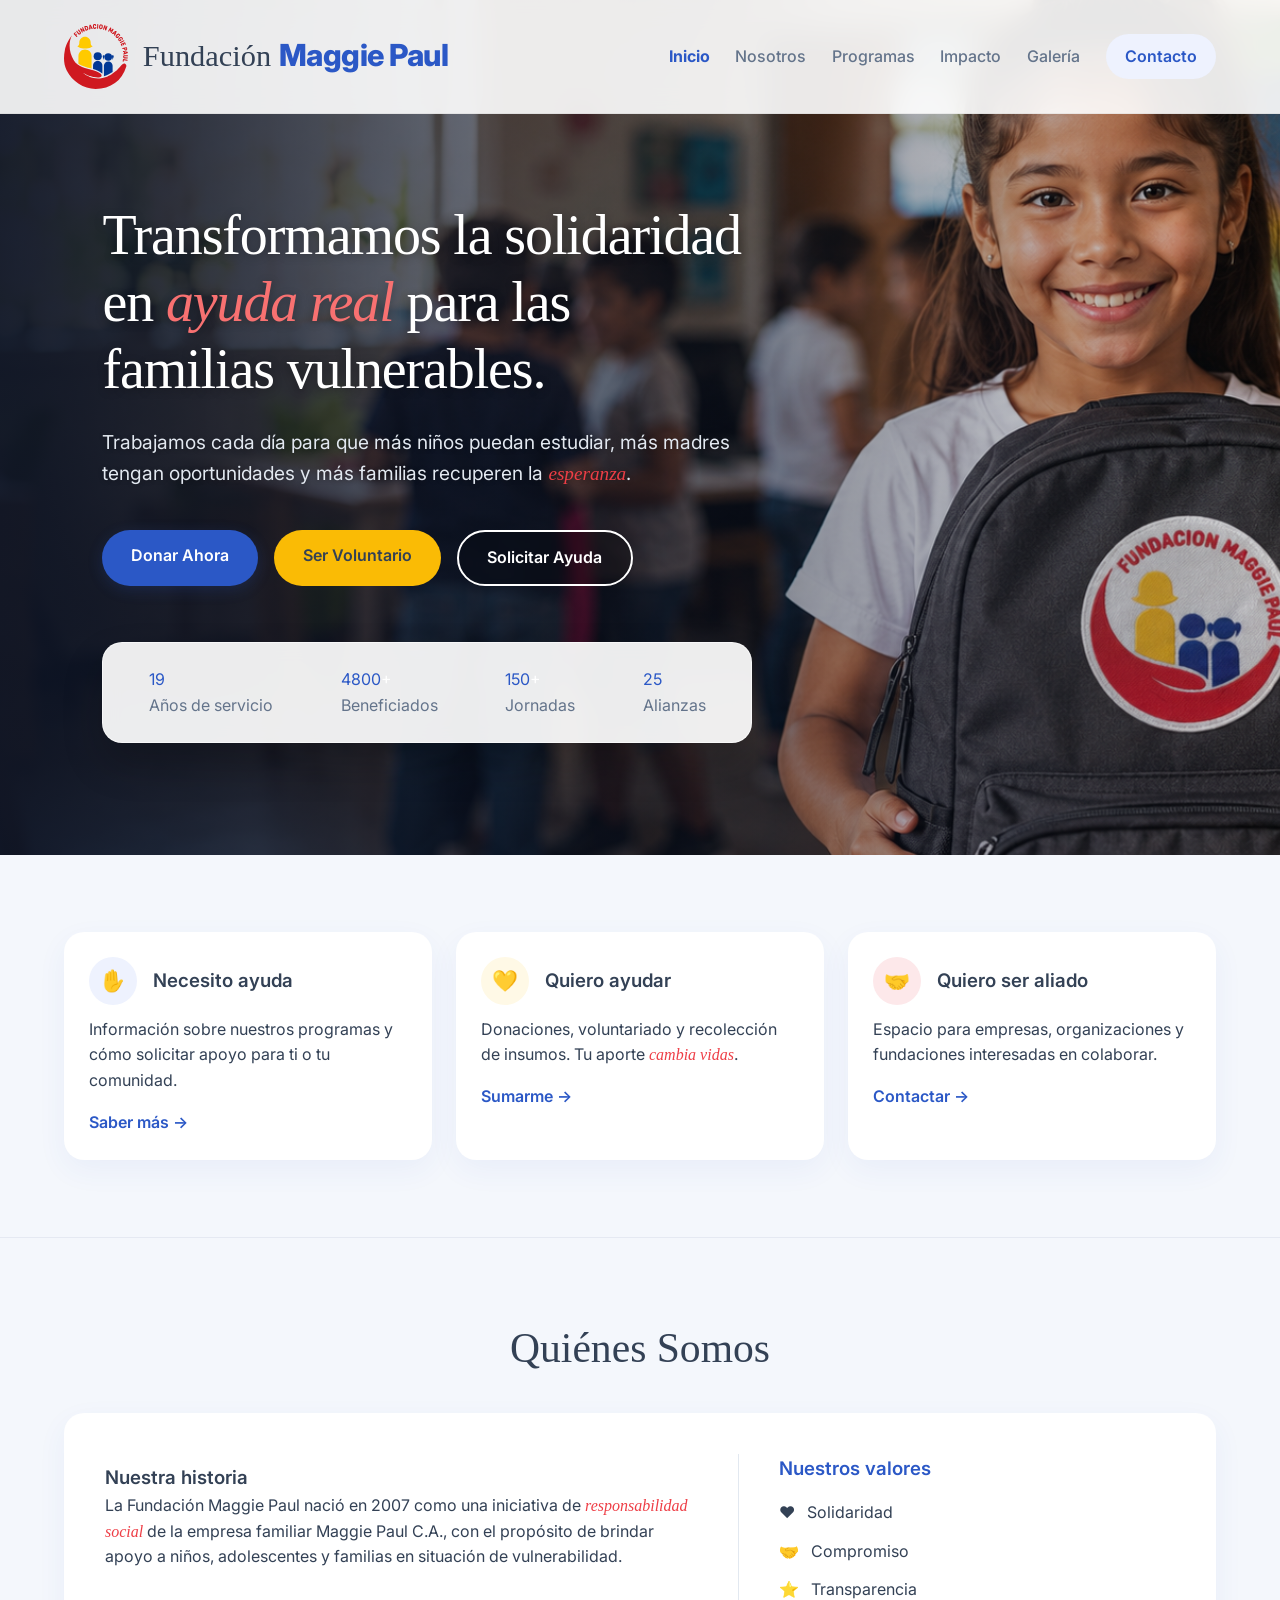
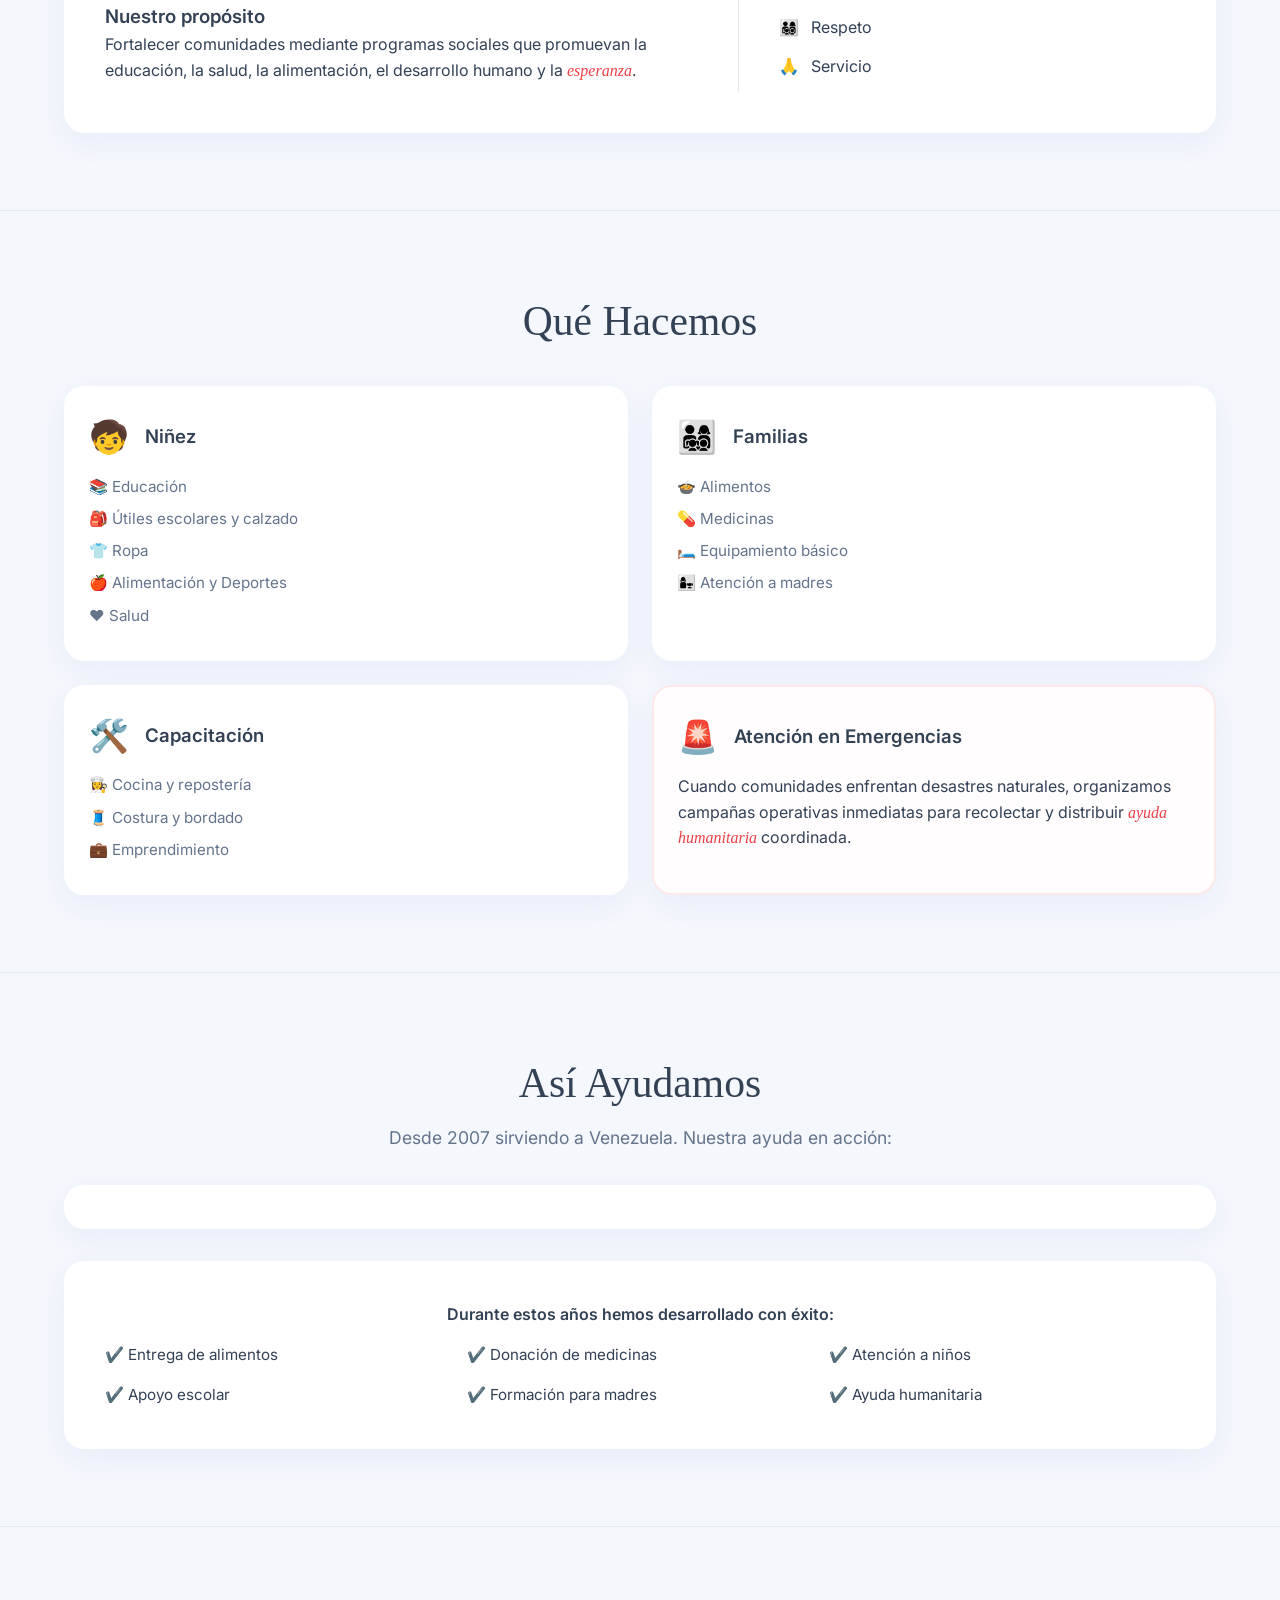
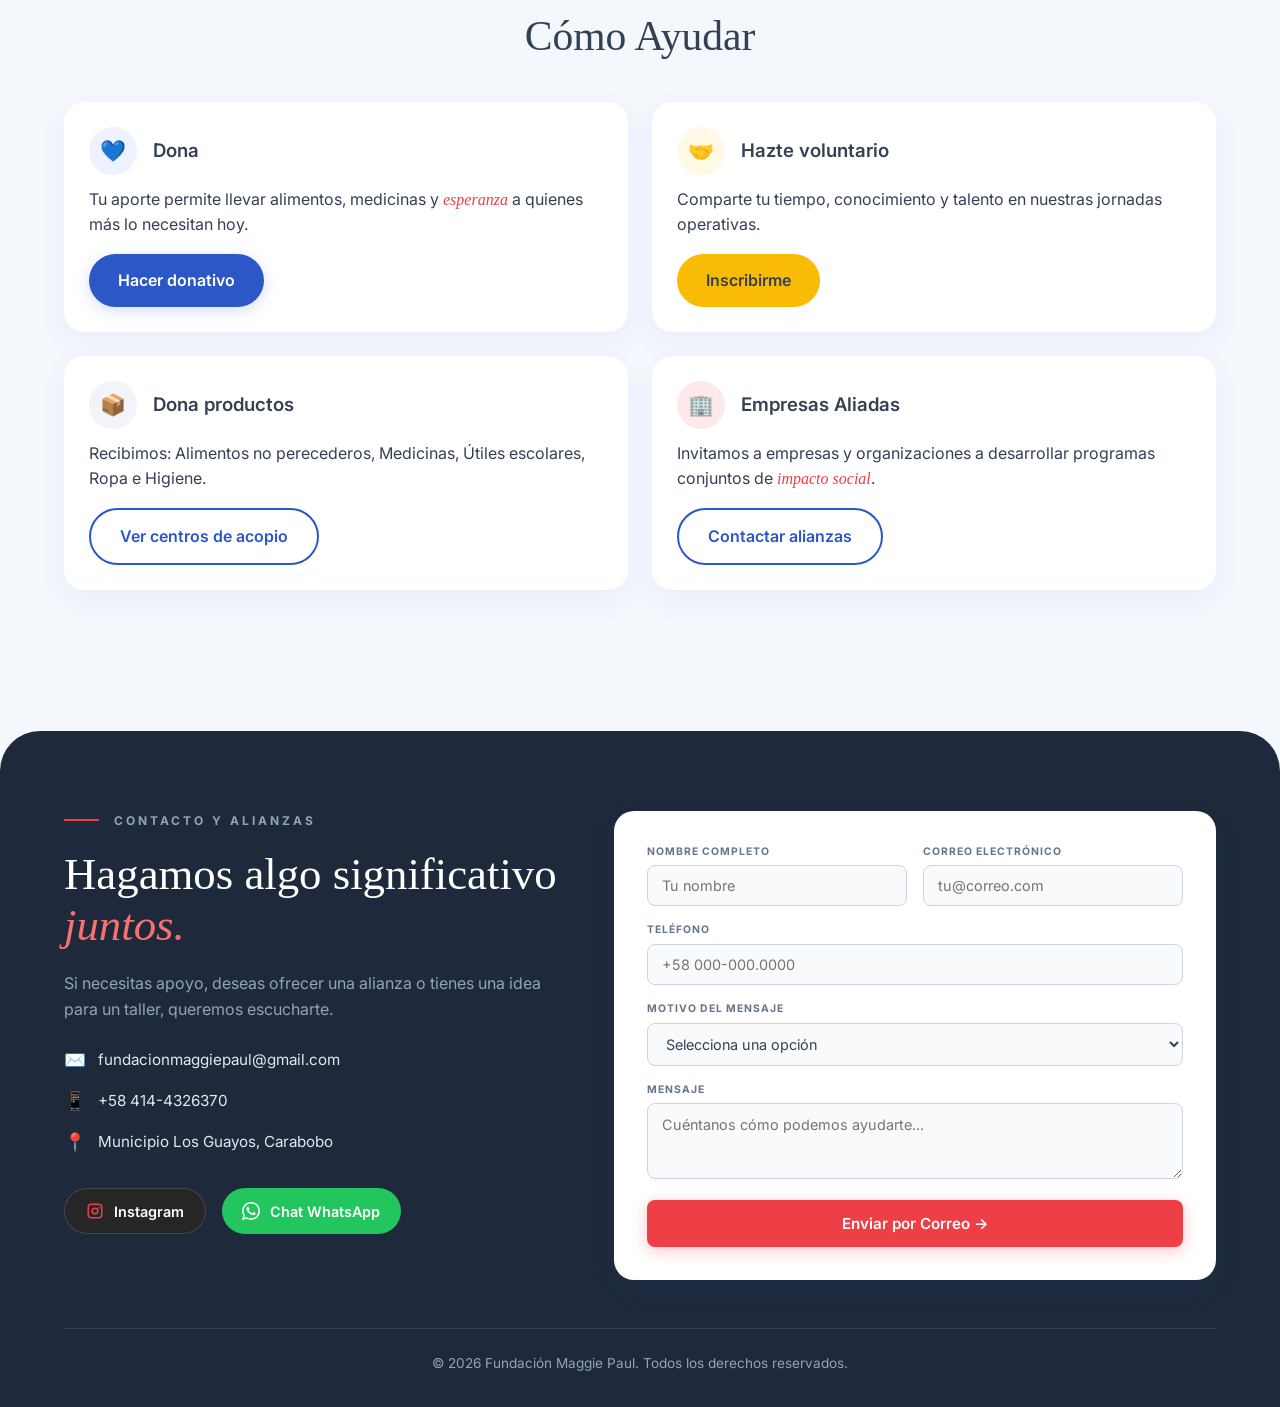
==== commit ca352a7e: "Add files via upload" ====
(no text change in the page or its own stylesheets)
